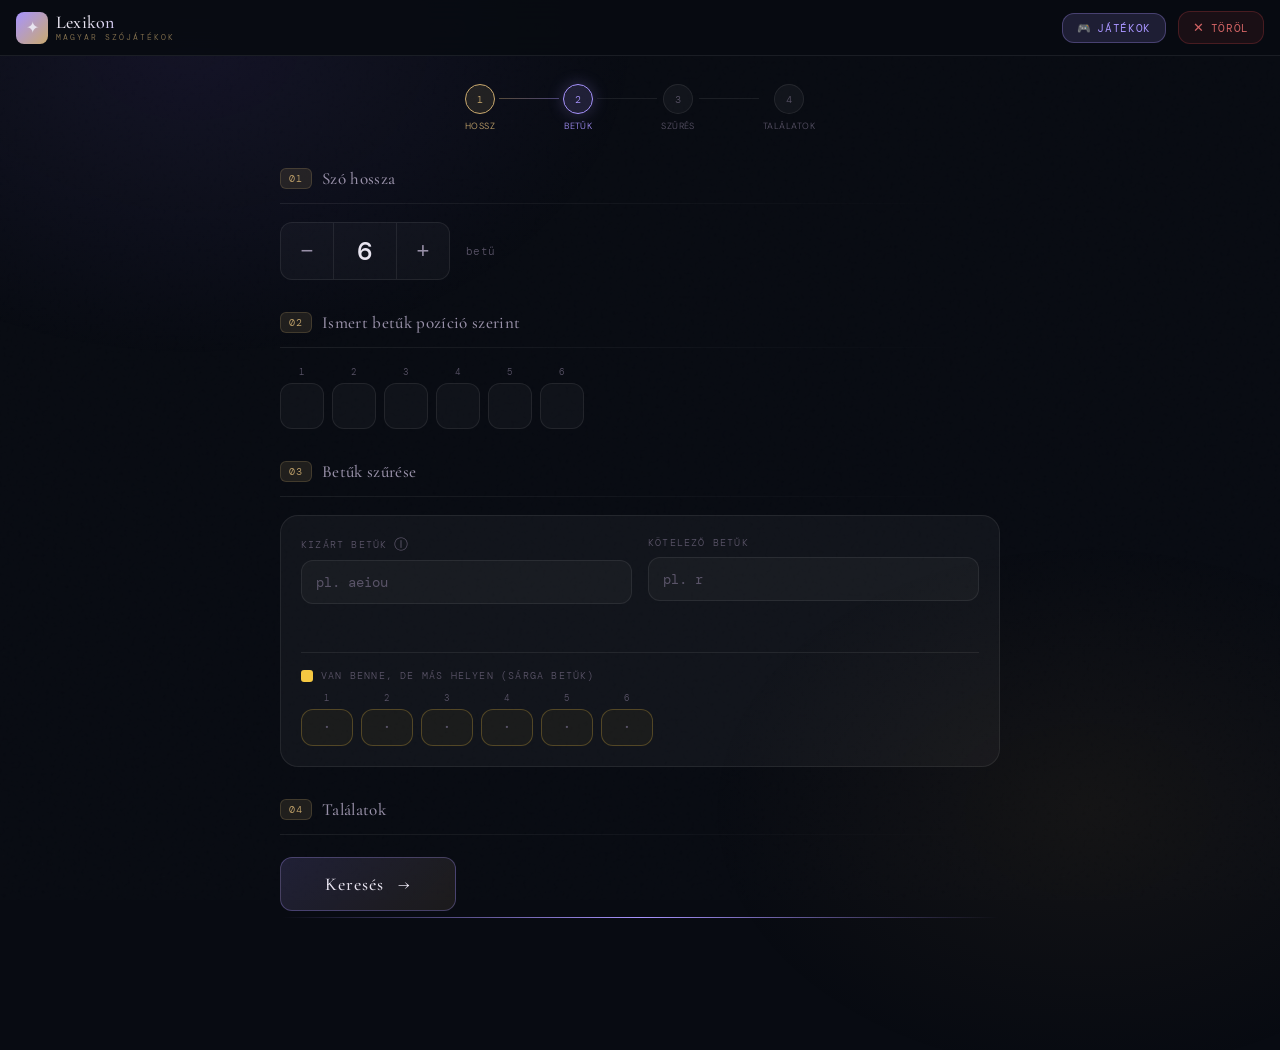
==== index.html @ 5e71c100 "Rename lexikon.html to index.html" ====
<!DOCTYPE html>
<html lang="hu">
<head>
<meta charset="UTF-8">
<meta name="viewport" content="width=device-width, initial-scale=1.0, maximum-scale=1.0, user-scalable=no">
<title>Lexikon — Magyar Szójátékok</title>
<link href="https://fonts.googleapis.com/css2?family=Cormorant+Garamond:wght@300;400;500;600&family=DM+Mono:wght@300;400;500&family=DM+Sans:wght@300;400;500&display=swap" rel="stylesheet">
<style>
  :root {
    --bg-deep:       #080b12;
    --bg-mid:        #0e1420;
    --bg-card:       rgba(255,255,255,0.04);
    --glass-border:  rgba(255,255,255,0.08);
    --glass-border-focus: rgba(168,148,255,0.4);
    --accent:        #a894ff;
    --accent-dim:    rgba(168,148,255,0.15);
    --accent-glow:   rgba(168,148,255,0.25);
    --gold:          #c9a96e;
    --gold-dim:      rgba(201,169,110,0.12);
    --text-primary:  #e8e4f0;
    --text-secondary:#9890a8;
    --text-tertiary: #5a5468;
    --danger:        rgba(255,100,100,0.6);
    --yellow:        #f5c842;
    --yellow-dim:    rgba(245,200,66,0.15);
    --radius:        12px;
    --radius-lg:     18px;
    --transition:    0.25s cubic-bezier(0.4,0,0.2,1);
    --header-h:      56px;
  }

  *, *::before, *::after { box-sizing: border-box; margin: 0; padding: 0; }
  html { scroll-behavior: smooth; }

  body {
    background: var(--bg-deep);
    color: var(--text-primary);
    font-family: 'DM Sans', sans-serif;
    font-weight: 300;
    min-height: 100vh;
    overflow-x: hidden;
  }

  body::before {
    content: '';
    position: fixed;
    top: -30vh; left: -20vw;
    width: 70vw; height: 70vh;
    background: radial-gradient(ellipse, rgba(100,80,180,0.12) 0%, transparent 70%);
    pointer-events: none; z-index: 0;
  }
  body::after {
    content: '';
    position: fixed;
    bottom: -20vh; right: -15vw;
    width: 60vw; height: 60vh;
    background: radial-gradient(ellipse, rgba(160,120,60,0.08) 0%, transparent 70%);
    pointer-events: none; z-index: 0;
  }

  .noise {
    position: fixed; inset: 0;
    background-image: url("data:image/svg+xml,%3Csvg viewBox='0 0 256 256' xmlns='http://www.w3.org/2000/svg'%3E%3Cfilter id='noise'%3E%3CfeTurbulence type='fractalNoise' baseFrequency='0.9' numOctaves='4' stitchTiles='stitch'/%3E%3C/filter%3E%3Crect width='100%25' height='100%25' filter='url(%23noise)' opacity='0.03'/%3E%3C/svg%3E");
    pointer-events: none; z-index: 0; opacity: 0.5;
  }

  .topbar {
    position: fixed;
    top: 0; left: 0; right: 0;
    height: var(--header-h);
    background: rgba(8,11,18,0.92);
    backdrop-filter: blur(20px);
    -webkit-backdrop-filter: blur(20px);
    border-bottom: 1px solid var(--glass-border);
    z-index: 500;
    display: flex;
    align-items: center;
    padding: 0 16px;
    gap: 12px;
  }

  .topbar-logo {
    display: flex;
    align-items: center;
    gap: 8px;
    text-decoration: none;
    cursor: pointer;
    flex-shrink: 0;
    transition: opacity var(--transition);
  }
  .topbar-logo:hover { opacity: 0.8; }
  .topbar-logo-icon {
    width: 32px; height: 32px;
    background: linear-gradient(135deg, var(--accent), var(--gold));
    border-radius: 8px;
    display: flex; align-items: center; justify-content: center;
    font-size: 16px;
    flex-shrink: 0;
  }
  .topbar-logo-text {
    display: flex; flex-direction: column; line-height: 1.1;
  }
  .topbar-logo-main {
    font-family: 'Cormorant Garamond', serif;
    font-size: 18px;
    font-weight: 500;
    background: linear-gradient(135deg, #e8e4f0 30%, #a894ff 100%);
    -webkit-background-clip: text;
    -webkit-text-fill-color: transparent;
    background-clip: text;
    letter-spacing: 0.01em;
  }
  .topbar-logo-sub {
    font-family: 'DM Mono', monospace;
    font-size: 8px;
    color: var(--gold);
    letter-spacing: 0.25em;
    text-transform: uppercase;
    opacity: 0.7;
    -webkit-text-fill-color: var(--gold);
  }

  .topbar-spacer { flex: 1; }

  .topbar-clear-btn {
    display: flex;
    align-items: center;
    gap: 6px;
    background: rgba(255,80,80,0.08);
    border: 1px solid rgba(255,80,80,0.2);
    border-radius: var(--radius);
    color: rgba(255,120,120,0.8);
    font-family: 'DM Mono', monospace;
    font-size: 11px;
    letter-spacing: 0.06em;
    text-transform: uppercase;
    padding: 7px 14px;
    cursor: pointer;
    transition: var(--transition);
    white-space: nowrap;
    -webkit-tap-highlight-color: transparent;
    touch-action: manipulation;
  }
  .topbar-clear-btn:hover, .topbar-clear-btn:active {
    background: rgba(255,80,80,0.15);
    border-color: rgba(255,80,80,0.4);
    color: rgba(255,140,140,1);
  }
  .topbar-clear-btn .btn-x { font-size: 13px; }

  #screen-main, #screen-games {
    position: absolute;
    top: 0; left: 0; right: 0;
    min-height: 100vh;
    transition: opacity 0.45s cubic-bezier(0.4,0,0.2,1), transform 0.45s cubic-bezier(0.4,0,0.2,1);
    will-change: opacity, transform;
  }
  #screen-main.hidden {
    opacity: 0;
    transform: translateX(-60px);
    pointer-events: none;
  }
  #screen-games {
    opacity: 0;
    transform: translateX(60px);
    pointer-events: none;
  }
  #screen-games.visible {
    opacity: 1;
    transform: translateX(0);
    pointer-events: all;
  }

  .app {
    position: relative; z-index: 1;
    max-width: 760px;
    margin: 0 auto;
    padding: calc(var(--header-h) + 28px) 20px 100px;
  }

  .steps-track {
    display: flex;
    align-items: center;
    justify-content: center;
    gap: 0;
    margin-bottom: 36px;
    animation: fadeDown 0.8s 0.1s ease both;
  }
  .step-dot {
    display: flex; flex-direction: column; align-items: center;
    gap: 6px; cursor: pointer;
    -webkit-tap-highlight-color: transparent;
  }
  .step-dot-circle {
    width: 30px; height: 30px;
    border-radius: 50%;
    border: 1px solid var(--glass-border);
    background: var(--bg-card);
    display: flex; align-items: center; justify-content: center;
    font-family: 'DM Mono', monospace;
    font-size: 10px;
    color: var(--text-tertiary);
    transition: var(--transition);
    backdrop-filter: blur(8px);
  }
  .step-dot.active .step-dot-circle {
    border-color: var(--accent);
    background: var(--accent-dim);
    color: var(--accent);
    box-shadow: 0 0 16px var(--accent-glow);
  }
  .step-dot.done .step-dot-circle {
    border-color: var(--gold);
    background: var(--gold-dim);
    color: var(--gold);
  }
  .step-dot-label {
    font-size: 9px;
    letter-spacing: 0.05em;
    color: var(--text-tertiary);
    text-transform: uppercase;
    white-space: nowrap;
  }
  .step-dot.active .step-dot-label { color: var(--accent); }
  .step-dot.done .step-dot-label { color: var(--gold); }
  .step-line {
    flex: 1; height: 1px;
    background: var(--glass-border);
    max-width: 60px;
    margin: 0 4px;
    margin-bottom: 20px;
    transition: var(--transition);
  }
  .step-line.done { background: linear-gradient(90deg, var(--gold), var(--accent)); opacity: 0.4; }

  .section {
    margin-bottom: 32px;
    animation: fadeUp 0.6s ease both;
  }
  .section:nth-child(1) { animation-delay: 0.12s; }
  .section:nth-child(2) { animation-delay: 0.20s; }
  .section:nth-child(3) { animation-delay: 0.28s; }
  .section:nth-child(4) { animation-delay: 0.36s; }

  .section-label {
    display: flex; align-items: center; gap: 10px;
    margin-bottom: 14px;
  }
  .section-num {
    font-family: 'DM Mono', monospace;
    font-size: 10px;
    letter-spacing: 0.1em;
    color: var(--gold);
    background: var(--gold-dim);
    border: 1px solid rgba(201,169,110,0.2);
    border-radius: 6px;
    padding: 3px 8px;
    flex-shrink: 0;
  }
  .section-title {
    font-family: 'Cormorant Garamond', serif;
    font-size: 17px;
    font-weight: 500;
    letter-spacing: 0.02em;
    color: var(--text-secondary);
  }
  .section-divider {
    height: 1px;
    background: linear-gradient(90deg, var(--glass-border), transparent);
    margin-bottom: 18px;
  }

  .card {
    background: var(--bg-card);
    border: 1px solid var(--glass-border);
    border-radius: var(--radius-lg);
    backdrop-filter: blur(16px);
    -webkit-backdrop-filter: blur(16px);
    padding: 20px 20px;
    transition: border-color var(--transition), box-shadow var(--transition);
  }
  .card:hover { border-color: rgba(255,255,255,0.12); }

  input[type="text"] {
    background: rgba(255,255,255,0.03);
    border: 1px solid var(--glass-border);
    border-radius: var(--radius);
    color: var(--text-primary);
    font-family: 'DM Mono', monospace;
    font-size: 14px;
    padding: 12px 14px;
    outline: none;
    transition: border-color var(--transition), box-shadow var(--transition), background var(--transition);
    width: 100%;
    -webkit-appearance: none;
    touch-action: manipulation;
  }
  input[type="text"]:focus {
    border-color: var(--glass-border-focus);
    background: rgba(168,148,255,0.04);
    box-shadow: 0 0 20px rgba(168,148,255,0.1);
  }
  input[type="text"]::placeholder { color: var(--text-tertiary); }

  .length-row {
    display: flex; align-items: center; gap: 16px; flex-wrap: wrap;
  }
  .length-stepper {
    display: flex; align-items: center; gap: 0;
    border: 1px solid var(--glass-border);
    border-radius: var(--radius);
    overflow: hidden;
    background: rgba(255,255,255,0.03);
    backdrop-filter: blur(8px);
  }
  .num-btn {
    width: 52px; height: 56px;
    border: none;
    background: transparent;
    color: var(--text-secondary);
    font-size: 22px; line-height: 1;
    cursor: pointer;
    display: flex; align-items: center; justify-content: center;
    transition: var(--transition);
    user-select: none;
    -webkit-user-select: none;
    flex-shrink: 0;
    -webkit-tap-highlight-color: transparent;
    touch-action: manipulation;
  }
  .num-btn:hover { color: var(--accent); background: var(--accent-dim); }
  .num-btn:active { background: rgba(168,148,255,0.25); }

  .len-display {
    min-width: 64px;
    text-align: center;
    font-family: 'DM Mono', monospace;
    font-size: 26px;
    font-weight: 500;
    color: var(--text-primary);
    padding: 0 4px;
    border-left: 1px solid var(--glass-border);
    border-right: 1px solid var(--glass-border);
    height: 56px;
    display: flex; align-items: center; justify-content: center;
    cursor: default;
    select: none;
  }

  .length-hint {
    font-family: 'DM Mono', monospace;
    font-size: 11px;
    color: var(--text-tertiary);
    letter-spacing: 0.04em;
  }

  #slots-grid {
    display: flex;
    flex-wrap: wrap;
    gap: 8px;
  }
  .slot-wrap {
    display: flex; flex-direction: column; align-items: center; gap: 5px;
  }
  .slot-label {
    font-family: 'DM Mono', monospace;
    font-size: 9px;
    color: var(--text-tertiary);
    letter-spacing: 0.05em;
  }
  .slot-input {
    width: 44px !important;
    text-align: center !important;
    text-transform: uppercase;
    font-size: 18px !important;
    font-weight: 500;
    padding: 10px 4px !important;
    letter-spacing: 0.05em;
    touch-action: manipulation;
  }
  .slot-input.filled {
    border-color: rgba(80,200,120,0.55) !important;
    background: rgba(61,122,86,0.18) !important;
    color: #5fd68a !important;
    box-shadow: 0 0 10px rgba(80,200,120,0.12);
  }
  .slots-empty-hint {
    font-family: 'DM Mono', monospace;
    font-size: 12px;
    color: var(--text-tertiary);
    padding: 8px 0;
    letter-spacing: 0.03em;
  }

  .filter-row {
    display: grid; grid-template-columns: 1fr 1fr; gap: 16px;
  }
  .filter-group { display: flex; flex-direction: column; gap: 8px; }
  .filter-label {
    font-size: 10px;
    letter-spacing: 0.12em;
    text-transform: uppercase;
    color: var(--text-tertiary);
    font-family: 'DM Mono', monospace;
  }
  .pills-row {
    display: flex; flex-wrap: wrap; gap: 4px; min-height: 22px;
  }
  .pill {
    font-family: 'DM Mono', monospace;
    font-size: 11px;
    font-weight: 500;
    border-radius: 6px;
    padding: 2px 8px;
    letter-spacing: 0.05em;
    animation: popIn 0.2s ease;
  }
  .pill-excluded { background: rgba(255,80,80,0.12); color: rgba(255,120,120,0.9); border: 1px solid rgba(255,80,80,0.2); }
  .pill-required { background: rgba(100,220,160,0.1); color: rgba(100,220,160,0.9); border: 1px solid rgba(100,220,160,0.2); }
  .pill-yellow   { background: rgba(245,200,66,0.13); color: rgba(245,200,66,0.9); border: 1px solid rgba(245,200,66,0.25); }

  .yellow-filter-section {
    margin-top: 18px;
    padding-top: 16px;
    border-top: 1px solid var(--glass-border);
  }
  .yellow-filter-label {
    font-size: 10px;
    letter-spacing: 0.12em;
    text-transform: uppercase;
    color: var(--text-tertiary);
    font-family: 'DM Mono', monospace;
    margin-bottom: 10px;
    display: flex; align-items: center; gap: 8px;
  }
  .yellow-badge {
    display: inline-block;
    width: 12px; height: 12px;
    background: var(--yellow);
    border-radius: 3px;
    flex-shrink: 0;
  }
  #yellow-slots-grid {
    display: flex;
    flex-wrap: wrap;
    gap: 8px;
  }
  .yellow-slot-wrap {
    display: flex; flex-direction: column; align-items: center; gap: 5px;
  }
  .yellow-slot-input {
    width: 52px !important;
    text-align: center !important;
    text-transform: uppercase;
    font-size: 13px !important;
    font-weight: 500;
    padding: 9px 3px !important;
    letter-spacing: 0.04em;
    touch-action: manipulation;
    border-color: rgba(245,200,66,0.25) !important;
    background: rgba(245,200,66,0.04) !important;
  }
  .yellow-slot-input.has-value {
    border-color: rgba(245,200,66,0.55) !important;
    background: rgba(245,200,66,0.10) !important;
    color: var(--yellow) !important;
    box-shadow: 0 0 12px rgba(245,200,66,0.12);
  }
  .yellow-slot-input:focus {
    border-color: rgba(245,200,66,0.7) !important;
    box-shadow: 0 0 20px rgba(245,200,66,0.15) !important;
    background: rgba(245,200,66,0.08) !important;
  }

  .search-btn-wrap { padding: 4px 0 6px; }
  .search-btn {
    background: linear-gradient(135deg, rgba(168,148,255,0.15), rgba(201,169,110,0.1));
    border: 1px solid rgba(168,148,255,0.3);
    border-radius: var(--radius);
    color: var(--text-primary);
    font-family: 'Cormorant Garamond', serif;
    font-size: 18px;
    font-weight: 500;
    letter-spacing: 0.06em;
    padding: 15px 44px;
    cursor: pointer;
    transition: var(--transition);
    position: relative;
    overflow: hidden;
    display: inline-block;
    -webkit-tap-highlight-color: transparent;
    touch-action: manipulation;
  }
  .search-btn::before {
    content: '';
    position: absolute; inset: 0;
    background: linear-gradient(135deg, rgba(168,148,255,0.15), transparent);
    opacity: 0;
    transition: opacity var(--transition);
  }
  .search-btn:hover::before { opacity: 1; }
  .search-btn:hover {
    border-color: var(--accent);
    box-shadow: 0 0 32px var(--accent-glow), 0 4px 24px rgba(0,0,0,0.3);
    transform: translateY(-2px);
  }
  .search-btn:active { transform: translateY(0); }
  .search-btn:disabled { opacity: 0.5; cursor: not-allowed; transform: none; }
  .btn-icon { margin-left: 8px; display: inline-block; transition: transform var(--transition); }
  .search-btn:hover .btn-icon { transform: translateX(3px); }

  .loading-bar {
    height: 1px;
    background: linear-gradient(90deg, transparent, var(--accent), transparent);
    margin-bottom: 14px;
  }
  .loading-bar.active { animation: loadBar 1.2s ease infinite; }

  .results-meta {
    display: flex; align-items: center; justify-content: space-between;
    margin-bottom: 14px; flex-wrap: wrap; gap: 8px;
  }
  .results-count {
    font-family: 'DM Mono', monospace;
    font-size: 11px;
    color: var(--gold);
    letter-spacing: 0.06em;
  }
  .filter-tags { display: flex; flex-wrap: wrap; gap: 6px; }
  .filter-tag {
    font-family: 'DM Mono', monospace;
    font-size: 10px;
    color: var(--text-tertiary);
    background: var(--bg-card);
    border: 1px solid var(--glass-border);
    border-radius: 6px;
    padding: 2px 8px;
  }

  .results-search-wrap { margin-bottom: 14px; position: relative; }
  .results-search-wrap input { padding-left: 34px; }
  .results-search-icon {
    position: absolute; left: 12px; top: 50%; transform: translateY(-50%);
    color: var(--text-tertiary);
    pointer-events: none;
    font-size: 14px;
    font-family: 'DM Mono', monospace;
  }

  .words-grid { display: flex; flex-wrap: wrap; gap: 8px; }

  .word-chip {
    background: var(--bg-card);
    border: 1px solid var(--glass-border);
    border-radius: var(--radius);
    padding: 9px 14px;
    font-family: 'DM Mono', monospace;
    font-size: 13px;
    letter-spacing: 0.04em;
    color: var(--text-secondary);
    cursor: pointer;
    transition: var(--transition);
    position: relative;
    animation: chipIn 0.3s ease both;
    -webkit-tap-highlight-color: transparent;
    touch-action: manipulation;
  }
  .word-chip::before {
    content: '';
    position: absolute; inset: 0; border-radius: var(--radius);
    background: linear-gradient(135deg, var(--accent-dim), transparent);
    opacity: 0; transition: opacity var(--transition);
  }
  .word-chip:hover {
    border-color: rgba(168,148,255,0.35);
    color: var(--text-primary);
    transform: translateY(-2px);
    box-shadow: 0 4px 16px rgba(0,0,0,0.3);
    z-index: 10;
  }
  .word-chip:hover::before { opacity: 1; }
  .word-chip span.match { color: var(--accent); font-weight: 500; }
  .word-chip span.pos-match { color: var(--gold); }
  .word-chip span.yellow-match { color: var(--yellow); font-weight: 500; }

  .tooltip {
    position: absolute;
    bottom: calc(100% + 8px);
    left: 50%;
    transform: translateX(-50%) translateY(4px);
    background: #1a1f2e;
    border: 1px solid rgba(168,148,255,0.25);
    border-radius: 10px;
    padding: 10px 14px;
    min-width: 180px;
    max-width: 240px;
    pointer-events: none;
    opacity: 0;
    transition: opacity 0.18s ease, transform 0.18s ease;
    z-index: 100;
    white-space: nowrap;
    box-shadow: 0 8px 32px rgba(0,0,0,0.5);
  }
  .word-chip:hover .tooltip {
    opacity: 1;
    transform: translateX(-50%) translateY(0);
  }
  .tooltip-cat {
    font-family: 'DM Mono', monospace;
    font-size: 10px;
    letter-spacing: 0.08em;
    text-transform: uppercase;
    margin-bottom: 4px;
    display: flex; align-items: center; gap: 6px;
  }
  .tooltip-desc {
    font-family: 'DM Sans', sans-serif;
    font-size: 12px;
    color: var(--text-secondary);
    white-space: normal;
    line-height: 1.4;
  }
  .tooltip-arrow {
    position: absolute;
    bottom: -5px; left: 50%; transform: translateX(-50%) rotate(45deg);
    width: 8px; height: 8px;
    background: #1a1f2e;
    border-right: 1px solid rgba(168,148,255,0.25);
    border-bottom: 1px solid rgba(168,148,255,0.25);
  }

  .cat-dot {
    width: 7px; height: 7px; border-radius: 50%; flex-shrink: 0;
    display: inline-block;
  }

  .truncate-note {
    font-size: 11px;
    color: var(--text-tertiary);
    font-family: 'DM Mono', monospace;
    margin-top: 12px;
    letter-spacing: 0.03em;
  }
  .no-results {
    text-align: center;
    padding: 32px 0;
    color: var(--text-tertiary);
    font-family: 'Cormorant Garamond', serif;
    font-size: 18px;
    font-weight: 300;
  }
  .spinner {
    display: inline-block;
    width: 14px; height: 14px;
    border: 1.5px solid rgba(168,148,255,0.2);
    border-top-color: var(--accent);
    border-radius: 50%;
    animation: spin 0.7s linear infinite;
    vertical-align: middle;
    margin-right: 8px;
  }

  .toast {
    position: fixed; bottom: 28px; left: 50%; transform: translateX(-50%) translateY(20px);
    background: #1a1f2e;
    border: 1px solid var(--glass-border);
    border-radius: var(--radius);
    padding: 12px 22px;
    font-size: 13px;
    color: var(--text-secondary);
    backdrop-filter: blur(16px);
    opacity: 0;
    transition: opacity 0.3s, transform 0.3s;
    pointer-events: none;
    z-index: 600;
    white-space: nowrap;
  }
  .toast.show { opacity: 1; transform: translateX(-50%) translateY(0); }

  .games-app {
    position: relative; z-index: 1;
    max-width: 760px;
    margin: 0 auto;
    padding: calc(var(--header-h) + 36px) 20px 100px;
  }

  .games-header {
    margin-bottom: 40px;
    animation: fadeDown 0.7s ease both;
  }
  .games-eyebrow {
    font-family: 'DM Mono', monospace;
    font-size: 10px;
    letter-spacing: 0.3em;
    text-transform: uppercase;
    color: var(--gold);
    margin-bottom: 12px;
    opacity: 0.8;
  }
  .games-title {
    font-family: 'Cormorant Garamond', serif;
    font-size: clamp(30px, 5vw, 46px);
    font-weight: 300;
    background: linear-gradient(135deg, #e8e4f0 30%, #a894ff 70%, #c9a96e 100%);
    -webkit-background-clip: text;
    -webkit-text-fill-color: transparent;
    background-clip: text;
    margin-bottom: 10px;
  }
  .games-sub {
    font-size: 13px;
    color: var(--text-tertiary);
    letter-spacing: 0.03em;
  }

  .games-grid {
    display: grid;
    grid-template-columns: 1fr 1fr;
    gap: 16px;
  }

  .game-card {
    background: var(--bg-card);
    border: 1px solid var(--glass-border);
    border-radius: var(--radius-lg);
    padding: 24px 22px;
    cursor: pointer;
    transition: var(--transition);
    position: relative;
    overflow: hidden;
    animation: fadeUp 0.6s ease both;
    -webkit-tap-highlight-color: transparent;
    touch-action: manipulation;
  }
  .game-card:nth-child(1) { animation-delay: 0.1s; }
  .game-card:nth-child(2) { animation-delay: 0.18s; }
  .game-card:nth-child(3) { animation-delay: 0.26s; }
  .game-card:nth-child(4) { animation-delay: 0.34s; }

  .game-card::before {
    content: '';
    position: absolute; inset: 0;
    background: linear-gradient(135deg, var(--card-glow, rgba(168,148,255,0.08)), transparent);
    opacity: 0;
    transition: opacity var(--transition);
  }
  .game-card:hover::before, .game-card:active::before { opacity: 1; }
  .game-card:hover {
    border-color: var(--card-border, rgba(168,148,255,0.3));
    transform: translateY(-4px);
    box-shadow: 0 8px 32px rgba(0,0,0,0.4);
  }
  .game-card:active { transform: translateY(0); }

  .game-icon {
    font-size: 36px;
    margin-bottom: 14px;
    display: block;
    line-height: 1;
  }
  .game-badge {
    display: inline-flex;
    align-items: center;
    background: rgba(255,255,255,0.06);
    border: 1px solid rgba(255,255,255,0.1);
    border-radius: 20px;
    padding: 3px 10px;
    font-family: 'DM Mono', monospace;
    font-size: 9px;
    letter-spacing: 0.1em;
    text-transform: uppercase;
    color: var(--text-tertiary);
    margin-bottom: 10px;
  }
  .game-name {
    font-family: 'Cormorant Garamond', serif;
    font-size: 20px;
    font-weight: 500;
    color: var(--text-primary);
    margin-bottom: 8px;
    line-height: 1.2;
  }
  .game-desc {
    font-size: 12px;
    color: var(--text-tertiary);
    line-height: 1.55;
  }
  .game-coming {
    display: inline-flex;
    align-items: center;
    gap: 5px;
    margin-top: 14px;
    font-family: 'DM Mono', monospace;
    font-size: 9px;
    letter-spacing: 0.12em;
    text-transform: uppercase;
    color: var(--text-tertiary);
    background: rgba(255,255,255,0.04);
    border: 1px solid var(--glass-border);
    border-radius: 6px;
    padding: 4px 10px;
  }
  .game-coming-dot {
    width: 5px; height: 5px; border-radius: 50%;
    background: var(--gold);
    animation: pulse 2s ease infinite;
  }

  .games-back-btn {
    display: inline-flex;
    align-items: center;
    gap: 8px;
    background: var(--bg-card);
    border: 1px solid var(--glass-border);
    border-radius: var(--radius);
    color: var(--text-secondary);
    font-family: 'DM Mono', monospace;
    font-size: 11px;
    letter-spacing: 0.06em;
    text-transform: uppercase;
    padding: 9px 16px;
    cursor: pointer;
    transition: var(--transition);
    margin-bottom: 32px;
    -webkit-tap-highlight-color: transparent;
    touch-action: manipulation;
  }
  .games-back-btn:hover { border-color: var(--accent); color: var(--accent); }

  .topbar-games-btn {
    display: flex;
    align-items: center;
    gap: 6px;
    background: var(--accent-dim);
    border: 1px solid rgba(168,148,255,0.3);
    border-radius: var(--radius);
    color: var(--accent);
    font-family: 'DM Mono', monospace;
    font-size: 11px;
    letter-spacing: 0.06em;
    text-transform: uppercase;
    padding: 7px 14px;
    cursor: pointer;
    transition: var(--transition);
    white-space: nowrap;
    -webkit-tap-highlight-color: transparent;
    touch-action: manipulation;
  }
  .topbar-games-btn:hover, .topbar-games-btn:active {
    background: rgba(168,148,255,0.25);
    border-color: var(--accent);
  }

  @keyframes fadeDown {
    from { opacity: 0; transform: translateY(-20px); }
    to   { opacity: 1; transform: translateY(0); }
  }
  @keyframes fadeUp {
    from { opacity: 0; transform: translateY(18px); }
    to   { opacity: 1; transform: translateY(0); }
  }
  @keyframes popIn {
    from { opacity: 0; transform: scale(0.7); }
    to   { opacity: 1; transform: scale(1); }
  }
  @keyframes chipIn {
    from { opacity: 0; transform: scale(0.92) translateY(4px); }
    to   { opacity: 1; transform: scale(1) translateY(0); }
  }
  @keyframes spin { to { transform: rotate(360deg); } }
  @keyframes loadBar {
    0%   { width: 0%; margin-left: 0; }
    50%  { width: 60%; margin-left: 20%; }
    100% { width: 0%; margin-left: 100%; }
  }
  @keyframes pulse {
    0%, 100% { opacity: 1; transform: scale(1); }
    50%       { opacity: 0.5; transform: scale(1.3); }
  }

  @media (max-width: 480px) {
    :root { --header-h: 50px; }

    .topbar { padding: 0 10px; gap: 6px; }
    .topbar-logo-sub { display: none; }
    .topbar-logo-main { font-size: 15px; }
    .topbar-logo-icon { width: 26px; height: 26px; font-size: 12px; border-radius: 6px; }
    .topbar-clear-btn { padding: 6px 8px; font-size: 10px; gap: 3px; }
    .topbar-games-btn { padding: 6px 8px; font-size: 10px; }

    .app { padding: calc(var(--header-h) + 14px) 12px 72px; }
    .games-app { padding: calc(var(--header-h) + 14px) 12px 72px; }

    .steps-track { gap: 0; margin-bottom: 24px; }
    .step-line { max-width: 28px; }
    .step-dot-circle { width: 26px; height: 26px; font-size: 9px; }
    .step-dot-label { font-size: 7px; letter-spacing: 0.03em; }

    .section { margin-bottom: 22px; }
    .section-title { font-size: 15px; }
    .section-divider { margin-bottom: 12px; }
    .card { padding: 14px 14px; }

    .num-btn { width: 44px; height: 48px; font-size: 20px; }
    .len-display { height: 48px; font-size: 20px; min-width: 50px; }

    #slots-grid { gap: 5px; }
    .slot-input { width: 36px !important; font-size: 15px !important; padding: 8px 2px !important; }
    #yellow-slots-grid { gap: 5px; }
    .yellow-slot-input { width: 44px !important; font-size: 11px !important; padding: 7px 2px !important; }

    .filter-row { grid-template-columns: 1fr; gap: 12px; }
    .filter-label { font-size: 9px; }
    input[type="text"] { font-size: 13px; padding: 10px 12px; }

    .search-btn { padding: 12px 24px; font-size: 16px; width: 100%; }

    .games-grid { grid-template-columns: 1fr; gap: 10px; }
    .game-card { padding: 18px 16px; }
    .game-icon { font-size: 28px; margin-bottom: 10px; }
    .game-name { font-size: 17px; }

    .words-grid { gap: 6px; }
    .word-chip { padding: 7px 10px; font-size: 11px; }
    .tooltip { min-width: 150px; max-width: 190px; font-size: 11px; }
  }

  @media (max-width: 375px) {
    :root { --header-h: 48px; }
    .app { padding: calc(var(--header-h) + 12px) 10px 68px; }
    .num-btn { width: 40px; height: 44px; }
    .len-display { height: 44px; font-size: 18px; min-width: 46px; }
    #slots-grid { gap: 4px; }
    .slot-input { width: 34px !important; font-size: 14px !important; }
    #yellow-slots-grid { gap: 4px; }
    .yellow-slot-input { width: 40px !important; font-size: 10px !important; }
    .topbar-clear-btn span:not(.btn-x) { display: none; }
    .topbar-games-btn span:not(:first-child) { display: none; }
    .steps-track { margin-bottom: 18px; }
    .step-dot-label { display: none; }
    .section-num { font-size: 9px; padding: 2px 6px; }
  }

  @media (max-width: 360px) {
    .slot-input { width: 32px !important; font-size: 13px !important; }
    .yellow-slot-input { width: 38px !important; }
    .num-btn { width: 38px; }
    .topbar-logo-text { display: none; }
  }

  #screen-wordle {
    position: absolute;
    top: 0; left: 0; right: 0;
    min-height: 100vh;
    opacity: 0;
    transform: translateY(40px);
    pointer-events: none;
    transition: opacity 0.4s cubic-bezier(0.4,0,0.2,1), transform 0.4s cubic-bezier(0.4,0,0.2,1);
    will-change: opacity, transform;
  }
  #screen-wordle.visible {
    opacity: 1;
    transform: translateY(0);
    pointer-events: all;
  }

  .wordle-app {
    position: relative; z-index: 1;
    max-width: 500px;
    margin: 0 auto;
    padding: calc(var(--header-h) + 16px) 16px 152px;
    display: flex;
    flex-direction: column;
    align-items: center;
    min-height: 100svh;
  }

  .wordle-header {
    width: 100%;
    display: flex;
    align-items: center;
    justify-content: space-between;
    margin-bottom: 18px;
    gap: 8px;
  }
  .wordle-back-btn {
    display: flex; align-items: center; gap: 5px;
    background: var(--bg-card);
    border: 1px solid var(--glass-border);
    border-radius: var(--radius);
    color: var(--text-secondary);
    font-family: 'DM Mono', monospace;
    font-size: 11px;
    letter-spacing: 0.05em;
    padding: 8px 14px;
    cursor: pointer;
    transition: var(--transition);
    -webkit-tap-highlight-color: transparent;
    touch-action: manipulation;
    flex-shrink: 0;
  }
  .wordle-back-btn:hover, .wordle-back-btn:active {
    border-color: var(--accent);
    color: var(--accent);
  }
  .wordle-title-wrap {
    display: flex; flex-direction: column; align-items: center; gap: 1px;
    flex: 1; min-width: 0;
  }
  .wordle-eyebrow {
    font-family: 'DM Mono', monospace;
    font-size: 8px;
    letter-spacing: 0.25em;
    text-transform: uppercase;
    color: var(--gold);
    opacity: 0.7;
  }
  .wordle-title-text {
    font-family: 'Cormorant Garamond', serif;
    font-size: 22px;
    font-weight: 500;
    background: linear-gradient(135deg, #e8e4f0 30%, #7fff9f 100%);
    -webkit-background-clip: text;
    -webkit-text-fill-color: transparent;
    background-clip: text;
    letter-spacing: 0.02em;
  }
  .wordle-new-btn {
    display: flex; align-items: center; gap: 5px;
    background: rgba(100,220,160,0.08);
    border: 1px solid rgba(100,220,160,0.25);
    border-radius: var(--radius);
    color: rgba(100,220,160,0.85);
    font-family: 'DM Mono', monospace;
    font-size: 11px;
    letter-spacing: 0.05em;
    padding: 8px 14px;
    cursor: pointer;
    transition: var(--transition);
    -webkit-tap-highlight-color: transparent;
    touch-action: manipulation;
    flex-shrink: 0;
    white-space: nowrap;
  }
  .wordle-new-btn:hover, .wordle-new-btn:active {
    background: rgba(100,220,160,0.15);
    border-color: rgba(100,220,160,0.5);
  }

  .wordle-len-row {
    display: flex; align-items: center; gap: 10px;
    margin-bottom: 14px;
    width: 100%;
    flex-wrap: wrap;
  }
  .wordle-len-label {
    font-family: 'DM Mono', monospace;
    font-size: 10px;
    letter-spacing: 0.1em;
    text-transform: uppercase;
    color: var(--text-tertiary);
    flex-shrink: 0;
  }
  .wordle-len-chips {
    display: flex; gap: 6px; flex-wrap: wrap;
  }
  .wordle-len-chip {
    width: 36px; height: 36px;
    border-radius: 10px;
    border: 1px solid var(--glass-border);
    background: rgba(255,255,255,0.03);
    color: var(--text-tertiary);
    font-family: 'DM Mono', monospace;
    font-size: 14px;
    font-weight: 500;
    display: flex; align-items: center; justify-content: center;
    cursor: pointer;
    transition: var(--transition);
    -webkit-tap-highlight-color: transparent;
    touch-action: manipulation;
  }
  .wordle-len-chip:hover { border-color: rgba(100,220,160,0.4); color: rgba(100,220,160,0.8); }
  .wordle-len-chip.active {
    border-color: rgba(100,220,160,0.6);
    background: rgba(100,220,160,0.1);
    color: rgba(100,220,160,1);
    box-shadow: 0 0 14px rgba(100,220,160,0.15);
  }

  .wordle-status {
    width: 100%;
    text-align: center;
    margin-bottom: 12px;
    min-height: 20px;
  }
  #wordle-status-text {
    font-family: 'DM Mono', monospace;
    font-size: 10px;
    letter-spacing: 0.1em;
    text-transform: uppercase;
    color: var(--text-tertiary);
  }

  .wordle-grid-wrap {
    width: 100%;
    display: flex;
    justify-content: center;
    margin-bottom: 16px;
  }
  .wordle-grid {
    display: grid;
    gap: 6px;
  }

  .wordle-row {
    display: flex;
    gap: 6px;
  }

  .wordle-cell {
    border: 1.5px solid rgba(255,255,255,0.1);
    border-radius: 10px;
    background: rgba(255,255,255,0.03);
    display: flex;
    align-items: center;
    justify-content: center;
    font-family: 'DM Mono', monospace;
    font-weight: 600;
    text-transform: uppercase;
    color: var(--text-primary);
    transition: border-color 0.15s ease, background 0.15s ease;
    position: relative;
    overflow: hidden;
  }

  .wordle-cell.typed {
    border-color: rgba(255,255,255,0.3);
    background: rgba(255,255,255,0.06);
    animation: cellPop 0.12s cubic-bezier(0.34,1.56,0.64,1);
  }

  .wordle-cell.correct {
    border-color: transparent;
    background: #3d7a56;
    color: #fff;
  }
  .wordle-cell.present {
    border-color: transparent;
    background: #8a6f1e;
    color: #fff;
  }
  .wordle-cell.absent {
    border-color: transparent;
    background: rgba(255,255,255,0.07);
    color: var(--text-tertiary);
  }

  .wordle-cell.flip {
    animation: cellFlip 0.5s ease forwards;
  }

  .wordle-row.shake {
    animation: rowShake 0.4s cubic-bezier(0.36,0.07,0.19,0.97);
  }

  .wordle-cell.bounce {
    animation: cellBounce 0.6s cubic-bezier(0.34,1.56,0.64,1) forwards;
  }

  .wordle-msg {
    position: fixed;
    top: calc(var(--header-h) + 80px);
    left: 50%;
    transform: translateX(-50%) translateY(-10px);
    background: rgba(30, 36, 54, 0.96);
    border: 1px solid rgba(255,255,255,0.12);
    border-radius: var(--radius);
    padding: 12px 24px;
    font-family: 'DM Mono', monospace;
    font-size: 13px;
    letter-spacing: 0.04em;
    color: var(--text-primary);
    pointer-events: none;
    opacity: 0;
    transition: opacity 0.25s ease, transform 0.25s ease;
    z-index: 400;
    white-space: nowrap;
    backdrop-filter: blur(16px);
    text-align: center;
  }
  .wordle-msg.show {
    opacity: 1;
    transform: translateX(-50%) translateY(0);
  }

  .wordle-result {
    width: 100%;
    margin-top: 4px;
    margin-bottom: 12px;
    background: var(--bg-card);
    border: 1px solid var(--glass-border);
    border-radius: var(--radius-lg);
    padding: 20px 24px;
    text-align: center;
    animation: fadeUp 0.5s ease both;
  }
  .wordle-result-emoji { font-size: 36px; margin-bottom: 10px; display: block; }
  .wordle-result-title {
    font-family: 'Cormorant Garamond', serif;
    font-size: 22px;
    font-weight: 500;
    margin-bottom: 6px;
    background: linear-gradient(135deg, #e8e4f0, #7fff9f);
    -webkit-background-clip: text;
    -webkit-text-fill-color: transparent;
    background-clip: text;
  }
  .wordle-result-title.lose {
    background: linear-gradient(135deg, #e8e4f0, #ff9494);
    -webkit-background-clip: text;
    background-clip: text;
  }
  .wordle-result-word {
    font-family: 'DM Mono', monospace;
    font-size: 24px;
    font-weight: 600;
    letter-spacing: 0.15em;
    color: var(--text-primary);
    margin-bottom: 16px;
    text-transform: uppercase;
  }
  .wordle-result-stat {
    font-family: 'DM Mono', monospace;
    font-size: 11px;
    letter-spacing: 0.08em;
    color: var(--text-tertiary);
    margin-bottom: 16px;
  }
  .wordle-result-btn {
    display: inline-flex; align-items: center; gap: 6px;
    background: rgba(100,220,160,0.1);
    border: 1px solid rgba(100,220,160,0.35);
    border-radius: var(--radius);
    color: rgba(100,220,160,0.9);
    font-family: 'DM Mono', monospace;
    font-size: 12px;
    letter-spacing: 0.08em;
    padding: 10px 22px;
    cursor: pointer;
    transition: var(--transition);
    -webkit-tap-highlight-color: transparent;
    touch-action: manipulation;
  }
  .wordle-result-btn:hover, .wordle-result-btn:active {
    background: rgba(100,220,160,0.18);
    border-color: rgba(100,220,160,0.6);
  }

  .wordle-keyboard {
    position: fixed;
    bottom: 0; left: 0; right: 0;
    padding: 10px 8px max(20px, env(safe-area-inset-bottom, 20px));
    background: rgba(8,11,18,0.97);
    backdrop-filter: blur(20px);
    -webkit-backdrop-filter: blur(20px);
    border-top: 1px solid var(--glass-border);
    z-index: 300;
    display: none;
  }
  #screen-wordle.visible .wordle-keyboard { display: block; }

  .wkey-row {
    display: flex;
    justify-content: center;
    gap: 5px;
    margin-bottom: 5px;
  }

  .wkey {
    height: 52px;
    min-width: 32px;
    flex: 1;
    max-width: 42px;
    border-radius: 8px;
    border: 1px solid rgba(255,255,255,0.1);
    background: rgba(255,255,255,0.07);
    color: var(--text-primary);
    font-family: 'DM Mono', monospace;
    font-size: 13px;
    font-weight: 500;
    display: flex; align-items: center; justify-content: center;
    cursor: pointer;
    transition: background 0.15s, border-color 0.15s, color 0.15s;
    user-select: none;
    -webkit-user-select: none;
    -webkit-tap-highlight-color: transparent;
    touch-action: manipulation;
    text-transform: uppercase;
    padding: 0 4px;
  }
  .wkey:active { transform: scale(0.92); }

  .wkey-wide {
    min-width: 52px;
    max-width: 58px;
    font-size: 11px;
    letter-spacing: 0.02em;
  }

  .wkey.correct {
    background: #3d7a56;
    border-color: #3d7a56;
    color: #fff;
  }
  .wkey.present {
    background: #8a6f1e;
    border-color: #8a6f1e;
    color: #fff;
  }
  .wkey.absent {
    background: rgba(255,255,255,0.03);
    border-color: rgba(255,255,255,0.06);
    color: var(--text-tertiary);
  }

  @keyframes cellPop {
    0%   { transform: scale(1); }
    50%  { transform: scale(1.12); }
    100% { transform: scale(1); }
  }
  @keyframes cellFlip {
    0%   { transform: rotateX(0deg); }
    45%  { transform: rotateX(90deg); }
    55%  { transform: rotateX(90deg); }
    100% { transform: rotateX(0deg); }
  }
  @keyframes rowShake {
    0%, 100% { transform: translateX(0); }
    15%  { transform: translateX(-6px); }
    30%  { transform: translateX(6px); }
    45%  { transform: translateX(-5px); }
    60%  { transform: translateX(5px); }
    75%  { transform: translateX(-3px); }
    90%  { transform: translateX(3px); }
  }
  @keyframes cellBounce {
    0%   { transform: translateY(0); }
    30%  { transform: translateY(-16px); }
    60%  { transform: translateY(-8px); }
    80%  { transform: translateY(-4px); }
    100% { transform: translateY(0); }
  }

  @media (max-width: 480px) {
    .wordle-app { padding: calc(var(--header-h) + 8px) 8px 148px; }
    .wordle-header { margin-bottom: 10px; }
    .wordle-back-btn, .wordle-new-btn { font-size: 10px; padding: 7px 10px; }
    .wordle-title-text { font-size: 19px; }
    .wordle-eyebrow { font-size: 7px; }
    .wordle-len-row { margin-bottom: 8px; gap: 7px; }
    .wordle-len-label { font-size: 9px; }
    .wordle-len-chip { width: 32px; height: 32px; font-size: 13px; border-radius: 8px; }
    .wordle-status { margin-bottom: 8px; }
    #wordle-status-text { font-size: 9px; }
    .wordle-grid-wrap { margin-bottom: 10px; }
    .wordle-keyboard { padding: 8px 5px env(safe-area-inset-bottom, 14px); }
    .wkey { height: 46px; min-width: 28px; font-size: 12px; border-radius: 7px; }
    .wkey-wide { min-width: 44px; max-width: 50px; font-size: 10px; }
    .wkey-row { gap: 4px; margin-bottom: 4px; }
    .wordle-result { padding: 16px 18px; }
    .wordle-result-emoji { font-size: 28px; margin-bottom: 8px; }
    .wordle-result-title { font-size: 18px; }
    .wordle-result-word { font-size: 20px; }
  }

  @media (max-width: 375px) {
    .wordle-app { padding: calc(var(--header-h) + 6px) 6px 146px; }
    .wkey { height: 43px; min-width: 25px; font-size: 11px; }
    .wkey-wide { min-width: 40px; font-size: 9px; }
    .wkey-row { gap: 3px; }
    .wordle-len-chip { width: 30px; height: 30px; font-size: 12px; }
    .wordle-header { gap: 4px; }
    .wordle-back-btn, .wordle-new-btn { font-size: 9px; padding: 6px 8px; }
  }

  @media (max-width: 360px) {
    .wkey { height: 41px; min-width: 23px; font-size: 10px; }
    .wkey-wide { min-width: 38px; font-size: 8px; }
    .wkey-row { gap: 3px; }
    .wordle-keyboard { padding: 6px 4px 12px; }
  }

  .info-btn {
    position: relative;
    display: inline-flex;
    align-items: center;
    justify-content: center;
    width: 16px; height: 16px;
    font-size: 14px;
    color: var(--text-tertiary);
    cursor: pointer;
    user-select: none;
    -webkit-user-select: none;
    vertical-align: middle;
    flex-shrink: 0;
    transition: color var(--transition);
  }
  .info-btn:hover, .info-btn:focus { color: var(--accent); outline: none; }
  .info-tooltip {
    position: absolute;
    bottom: calc(100% + 8px);
    left: 50%;
    transform: translateX(-50%);
    width: 240px;
    background: #1a1f2e;
    border: 1px solid rgba(168,148,255,0.3);
    border-radius: 10px;
    padding: 11px 14px;
    font-family: 'DM Sans', sans-serif;
    font-size: 12px;
    font-weight: 300;
    line-height: 1.5;
    color: var(--text-secondary);
    pointer-events: none;
    opacity: 0;
    transition: opacity 0.18s ease, transform 0.18s ease;
    transform: translateX(-50%) translateY(4px);
    z-index: 200;
    box-shadow: 0 8px 32px rgba(0,0,0,0.5);
    white-space: normal;
    text-transform: none;
    letter-spacing: 0;
  }
  .info-tooltip em { font-style: italic; color: var(--yellow); }
  .info-tooltip strong { font-weight: 600; color: var(--text-primary); }
  .info-btn:hover .info-tooltip,
  .info-btn:focus .info-tooltip,
  .info-btn.open .info-tooltip {
    opacity: 1;
    transform: translateX(-50%) translateY(0);
  }
  @media (max-width: 480px) {
    .info-tooltip { width: 200px; left: 0; transform: translateX(-10px) translateY(4px); }
    .info-btn:hover .info-tooltip,
    .info-btn:focus .info-tooltip,
    .info-btn.open .info-tooltip { transform: translateX(-10px) translateY(0); }
  }
</style>
</head>
<body>
<div class="noise"></div>

<nav class="topbar" id="topbar">
  <div class="topbar-logo" onclick="goHome()" title="Lexikon — Főoldal">
    <div class="topbar-logo-icon">✦</div>
    <div class="topbar-logo-text">
      <span class="topbar-logo-main">Lexikon</span>
      <span class="topbar-logo-sub">Magyar Szójátékok</span>
    </div>
  </div>

  <div class="topbar-spacer"></div>

  <button class="topbar-games-btn" id="topbar-games-btn" onclick="showGames()" title="Játékok">
    🎮 <span>Játékok</span>
  </button>

  <button class="topbar-clear-btn" onclick="clearAll()" title="Mindent töröl">
    <span class="btn-x">✕</span>
    <span>Töröl</span>
  </button>
</nav>

<div id="screen-main">
  <div class="app">
    <div class="steps-track" id="steps-track">
      <div class="step-dot active" onclick="scrollTo(0,0)">
        <div class="step-dot-circle">1</div>
        <div class="step-dot-label">Hossz</div>
      </div>
      <div class="step-line" id="line-0"></div>
      <div class="step-dot" onclick="document.getElementById('sec-slots').scrollIntoView({behavior:'smooth'})">
        <div class="step-dot-circle">2</div>
        <div class="step-dot-label">Betűk</div>
      </div>
      <div class="step-line" id="line-1"></div>
      <div class="step-dot" onclick="document.getElementById('sec-filter').scrollIntoView({behavior:'smooth'})">
        <div class="step-dot-circle">3</div>
        <div class="step-dot-label">Szűrés</div>
      </div>
      <div class="step-line" id="line-2"></div>
      <div class="step-dot" onclick="document.getElementById('sec-results').scrollIntoView({behavior:'smooth'})">
        <div class="step-dot-circle">4</div>
        <div class="step-dot-label">Találatok</div>
      </div>
    </div>

    <div class="section" id="sec-length">
      <div class="section-label">
        <span class="section-num">01</span>
        <span class="section-title">Szó hossza</span>
      </div>
      <div class="section-divider"></div>
      <div class="length-row">
        <div class="length-stepper">
          <button class="num-btn" id="btn-minus" aria-label="Csökkent">−</button>
          <div class="len-display" id="len-display">6</div>
          <button class="num-btn" id="btn-plus" aria-label="Növel">+</button>
        </div>
        <span class="length-hint" id="length-hint">betű</span>
      </div>
    </div>

    <div class="section" id="sec-slots">
      <div class="section-label">
        <span class="section-num">02</span>
        <span class="section-title">Ismert betűk pozíció szerint</span>
      </div>
      <div class="section-divider"></div>
      <div id="slots-grid"></div>
      <p class="slots-empty-hint" id="slots-hint" style="display:none;">Adj meg szóhosszt a fenti vezérlővel.</p>
    </div>

    <div class="section" id="sec-filter">
      <div class="section-label">
        <span class="section-num">03</span>
        <span class="section-title">Betűk szűrése</span>
      </div>
      <div class="section-divider"></div>
      <div class="card">
        <div class="filter-row">
          <div class="filter-group">
            <span class="filter-label" style="display:flex;align-items:center;gap:6px;">
              Kizárt betűk
              <span class="info-btn" id="excl-info-btn" tabindex="0" aria-label="Infó">ⓘ
                <span class="info-tooltip">
                  Ha egy betű szerepel a Zöld vagy Sárga mezőben <em>és</em> a Kizárt listában is, az azt jelenti, hogy a szóban <strong>pontosan 1 darab</strong> ilyen betű van — és az már megvan.
                </span>
              </span>
            </span>
            <input type="text" id="excluded-input" placeholder="pl. aeiou" autocomplete="off" autocorrect="off" autocapitalize="off" spellcheck="false">
            <div class="pills-row" id="excluded-pills"></div>
          </div>
          <div class="filter-group">
            <span class="filter-label">Kötelező betűk</span>
            <input type="text" id="required-input" placeholder="pl. r" autocomplete="off" autocorrect="off" autocapitalize="off" spellcheck="false">
            <div class="pills-row" id="required-pills"></div>
          </div>
        </div>

        <div class="yellow-filter-section">
          <div class="yellow-filter-label">
            <span class="yellow-badge"></span>
            Van benne, de más helyen (sárga betűk)
          </div>
          <div id="yellow-slots-grid"></div>
        </div>
      </div>
    </div>

    <div class="section" id="sec-results">
      <div class="section-label">
        <span class="section-num">04</span>
        <span class="section-title">Találatok</span>
      </div>
      <div class="section-divider"></div>

      <!-- Search button -->
      <div class="search-btn-wrap">
        <button class="search-btn" id="search-btn" onclick="search()">
          Keresés <span class="btn-icon">→</span>
        </button>
      </div>

      <div class="loading-bar" id="loading-bar"></div>
      <div id="results"></div>
    </div>

  </div>
</div>

<div id="screen-games">
  <div class="games-app">

    <button class="games-back-btn" onclick="goHome()">
      ← Vissza a Szókeresőhöz
    </button>

    <div class="games-header">
      <div class="games-eyebrow">Lexikon · Játékok</div>
      <div class="games-title">Magyar Szójátékok</div>
      <div class="games-sub">Válassz egy játékot az alábbiak közül</div>
    </div>

    <div class="games-grid">

      <!-- Wordle -->
      <div class="game-card" style="--card-glow: rgba(100,220,160,0.1); --card-border: rgba(100,220,160,0.35);" onclick="showWordle()">
        <span class="game-icon">🟩</span>
        <span class="game-badge">Szókirakó</span>
        <div class="game-name">Wordle</div>
        <div class="game-desc">Találd meg a rejtett szót 6 próbálkozásból. Minden tipp után színes jelzéseket kapsz.</div>
        <span style="display:inline-flex;align-items:center;gap:5px;margin-top:14px;font-family:'DM Mono',monospace;font-size:9px;letter-spacing:.12em;text-transform:uppercase;color:rgba(100,220,160,0.8);background:rgba(100,220,160,0.08);border:1px solid rgba(100,220,160,0.25);border-radius:6px;padding:4px 10px;">▶ Játék indítása</span>
      </div>

      <!-- Szám = Betű -->
      <div class="game-card" style="--card-glow: rgba(168,148,255,0.1); --card-border: rgba(168,148,255,0.35);" onclick="comingSoon('Szám = Betű')">
        <span class="game-icon">🔢</span>
        <span class="game-badge">Rejtvény</span>
        <div class="game-name">Szám = Betű</div>
        <div class="game-desc">Minden szám egy betűt jelöl. Fejtsd meg a titkos üzenetet logikai gondolkodással.</div>
        <span class="game-coming"><span class="game-coming-dot"></span> Hamarosan</span>
      </div>

      <!-- Szókereső játék -->
      <div class="game-card" style="--card-glow: rgba(245,200,66,0.1); --card-border: rgba(245,200,66,0.35);" onclick="comingSoon('Szókereső')">
        <span class="game-icon">🔍</span>
        <span class="game-badge">Szókirakó</span>
        <div class="game-name">Szókereső</div>
        <div class="game-desc">Találd meg az összes rejtett szót a betűrácsban — vízszintesen, függőlegesen, átlósan.</div>
        <span class="game-coming"><span class="game-coming-dot"></span> Hamarosan</span>
      </div>

      <!-- Words of Wonders -->
      <div class="game-card" style="--card-glow: rgba(201,169,110,0.1); --card-border: rgba(201,169,110,0.35);" onclick="comingSoon('Words of Wonders')">
        <span class="game-icon">✨</span>
        <span class="game-badge">Keresztrejtvény</span>
        <div class="game-name">Words of Wonders</div>
        <div class="game-desc">Alkoss szavakat a megadott betűkből, és töltsd ki a keresztrejtvény-szerű táblát.</div>
        <span class="game-coming"><span class="game-coming-dot"></span> Hamarosan</span>
      </div>

    </div>
  </div>
</div>

<div id="screen-wordle">
  <div class="wordle-app">

    <div class="wordle-header">
      <button class="wordle-back-btn" onclick="closeWordle()">
        <svg width="16" height="16" viewBox="0 0 16 16" fill="none" stroke="currentColor" stroke-width="1.5"><path d="M10 12L6 8l4-4"/></svg>
        Vissza
      </button>
      <div class="wordle-title-wrap">
        <span class="wordle-eyebrow">Lexikon · Játék</span>
        <span class="wordle-title-text">Wordle</span>
      </div>
      <button class="wordle-new-btn" onclick="startNewGame()">
        Új játék
        <svg width="14" height="14" viewBox="0 0 16 16" fill="none" stroke="currentColor" stroke-width="1.5"><path d="M13 8A5 5 0 1 1 8 3"/><path d="M13 3v5h-5"/></svg>
      </button>
    </div>

    <div class="wordle-len-row" id="wordle-len-row">
      <span class="wordle-len-label">Szó hossza:</span>
      <div class="wordle-len-chips" id="wordle-len-chips"></div>
    </div>

    <div class="wordle-status" id="wordle-status">
      <span id="wordle-status-text">Töltés...</span>
    </div>

    <div class="wordle-grid-wrap">
      <div class="wordle-grid" id="wordle-grid"></div>
    </div>

    <div class="wordle-msg" id="wordle-msg"></div>
    <div class="wordle-keyboard" id="wordle-keyboard"></div>
  </div>
</div>

<div class="toast" id="toast"></div>

<script>
// ═══════════════════════════════════════════════════════
//  NAVIGATION
// ═══════════════════════════════════════════════════════
let currentScreen = 'main';

function showGames() {
  if (currentScreen === 'games') return;
  document.getElementById('screen-main').classList.add('hidden');
  document.getElementById('screen-games').classList.add('visible');
  document.getElementById('screen-wordle').classList.remove('visible');
  document.getElementById('topbar-games-btn').style.display = 'none';
  currentScreen = 'games';
  window.scrollTo(0, 0);
  if (typeof wHandleKey !== 'undefined') document.removeEventListener('keydown', wHandleKey);
}

function goHome() {
  if (currentScreen === 'main') return;
  document.getElementById('screen-main').classList.remove('hidden');
  document.getElementById('screen-games').classList.remove('visible');
  document.getElementById('screen-wordle').classList.remove('visible');
  document.getElementById('topbar-games-btn').style.display = '';
  currentScreen = 'main';
  window.scrollTo(0, 0);
  if (typeof wHandleKey !== 'undefined') document.removeEventListener('keydown', wHandleKey);
}

function comingSoon(name) {
  showToast('🚧 ' + name + ' — hamarosan elérhető!');
}

// ═══════════════════════════════════════════════════════
//  MODULE METADATA
// ═══════════════════════════════════════════════════════
const MODULES = [
  { id: 'biologia',    nev: 'Biológia',    leiras: 'Biológiai és élettudományi szakszókincs',         szin: '#7fff9f', ikon: '🧬' },
  { id: 'fizika',      nev: 'Fizika',      leiras: 'Fizikai és természettudományi szakszókincs',       szin: '#7fd4ff', ikon: '⚛️' },
  { id: 'foldrajz',    nev: 'Földrajz',    leiras: 'Földrajzi szakszókincs',                           szin: '#ffe07f', ikon: '🌍' },
  { id: 'informatika', nev: 'Informatika', leiras: 'Informatikai és számítástechnikai szakszókincs',   szin: '#7fc9ff', ikon: '💻' },
  { id: 'kemia',       nev: 'Kémia',       leiras: 'Kémiai és vegyipari szakszókincs',                 szin: '#d4a0ff', ikon: '⚗️' },
  { id: 'matematika',  nev: 'Matematika',  leiras: 'Matematikai és logikai szakszókincs',              szin: '#ff7fb4', ikon: '∑'  },
  { id: 'sport',       nev: 'Sport',       leiras: 'Sportszókincs és edzésterminológia',               szin: '#ff9f4f', ikon: '🏅' },
  { id: 'zene',        nev: 'Zene',        leiras: 'Zenei szakszókincs és terminológia',               szin: '#ffcf7f', ikon: '🎵' },
  { id: 'idegen',      nev: 'Idegen',      leiras: 'Idegen szavak és jövevényszók',                    szin: '#b4ffdf', ikon: '🌐' },
  { id: 'ifjusagi',    nev: 'Ifjúsági',    leiras: 'Ifjúsági irodalom és szókincs',                    szin: '#ff7fdf', ikon: '📖' },
  { id: 'regies',      nev: 'Régies',      leiras: 'Régies és archaikus szókincs',                     szin: '#c9a96e', ikon: '📜' },
];

let wordModuleMap = {};
let wordList = [];
let loaded = false;
let currentLen = 6;
let activeCategories = new Set();

// ═══════════════════════════════════════════════════════
//  LENGTH STEPPER
// ═══════════════════════════════════════════════════════
let holdTimer = null;
let holdInterval = null;

function setLen(v) {
  v = Math.max(1, Math.min(40, v));
  if (v === currentLen) return;
  currentLen = v;
  document.getElementById('len-display').textContent = v;
  document.getElementById('length-hint').textContent = 'betű';
  generateSlots();
  generateYellowSlots();
}

function stepLen(delta) { setLen(currentLen + delta); }

function startHold(delta) {
  stepLen(delta);
  holdTimer = setTimeout(() => {
    let speed = 300;
    function tick() {
      stepLen(delta);
      speed = Math.max(60, speed - 20);
      holdInterval = setTimeout(tick, speed);
    }
    holdInterval = setTimeout(tick, speed);
  }, 400);
}

function stopHold() {
  clearTimeout(holdTimer);
  clearTimeout(holdInterval);
  holdTimer = null; holdInterval = null;
}

function bindBtn(id, delta) {
  const btn = document.getElementById(id);
  btn.addEventListener('mousedown', e => { e.preventDefault(); startHold(delta); });
  btn.addEventListener('touchstart', e => { e.preventDefault(); startHold(delta); }, { passive: false });
  window.addEventListener('mouseup', stopHold);
  window.addEventListener('touchend', stopHold);
}

bindBtn('btn-minus', -1);
bindBtn('btn-plus', +1);

// ═══════════════════════════════════════════════════════
//  GREEN SLOTS (exact position)
// ═══════════════════════════════════════════════════════
function generateSlots() {
  const len = currentLen;
  const grid = document.getElementById('slots-grid');

  const existing = {};
  for (let i = 0; i < 40; i++) {
    const inp = document.getElementById('slot-' + i);
    if (inp && inp.value.trim()) existing[i] = inp.value.trim();
  }

  grid.innerHTML = '';

  for (let i = 0; i < len; i++) {
    const wrap = document.createElement('div');
    wrap.className = 'slot-wrap';

    const label = document.createElement('span');
    label.className = 'slot-label';
    label.textContent = i + 1;

    const inp = document.createElement('input');
    inp.type = 'text';
    inp.maxLength = 2;
    inp.id = 'slot-' + i;
    inp.className = 'slot-input';
    inp.autocomplete = 'off';
    inp.autocorrect = 'off';
    inp.autocapitalize = 'off';
    inp.spellcheck = false;
    if (existing[i]) {
      inp.value = existing[i].toUpperCase();
      inp.classList.add('filled');
    }

    inp.addEventListener('input', () => {
      inp.value = inp.value.toUpperCase();
      inp.classList.toggle('filled', inp.value.trim() !== '');
      if (inp.value.length >= 1) {
        const next = document.getElementById('slot-' + (i + 1));
        if (next) next.focus();
      }
    });
    inp.addEventListener('keydown', e => {
      if (e.key === 'Backspace' && inp.value === '') {
        const prev = document.getElementById('slot-' + (i - 1));
        if (prev) prev.focus();
      }
      if (e.key === 'Enter') search();
    });

    wrap.appendChild(label);
    wrap.appendChild(inp);
    grid.appendChild(wrap);
  }

  setStep(1);
  loadWords().catch(() => {});
}

generateSlots();

// ═══════════════════════════════════════════════════════
//  YELLOW SLOTS (wrong position — Wordle yellow logic)
// ═══════════════════════════════════════════════════════
function generateYellowSlots() {
  const len = currentLen;
  const grid = document.getElementById('yellow-slots-grid');

  const existing = {};
  for (let i = 0; i < 40; i++) {
    const inp = document.getElementById('yslot-' + i);
    if (inp && inp.value.trim()) existing[i] = inp.value.trim();
  }

  grid.innerHTML = '';

  for (let i = 0; i < len; i++) {
    const wrap = document.createElement('div');
    wrap.className = 'yellow-slot-wrap';

    const label = document.createElement('span');
    label.className = 'slot-label';
    label.textContent = i + 1;

    const inp = document.createElement('input');
    inp.type = 'text';
    inp.maxLength = 6;
    inp.id = 'yslot-' + i;
    inp.className = 'yellow-slot-input';
    inp.autocomplete = 'off';
    inp.autocorrect = 'off';
    inp.autocapitalize = 'off';
    inp.spellcheck = false;
    inp.placeholder = '·';
    if (existing[i]) {
      inp.value = existing[i].toUpperCase();
      inp.classList.add('has-value');
    }

    inp.addEventListener('input', () => {
      inp.value = inp.value.toUpperCase().replace(/[^A-ZÁÉÍÓÖŐÚÜŰ]/g, '');
      inp.classList.toggle('has-value', inp.value.trim() !== '');
    });
    inp.addEventListener('keydown', e => {
      if (e.key === 'Backspace' && inp.value === '') {
        const prev = document.getElementById('yslot-' + (i - 1));
        if (prev) prev.focus();
      }
      if (e.key === 'Enter') search();
    });

    wrap.appendChild(label);
    wrap.appendChild(inp);
    grid.appendChild(wrap);
  }
}

generateYellowSlots();

function getYellowConstraints() {
  // Returns: { pos: [letter, letter, ...] } — letters cannot be at this position, but must appear somewhere
  const result = {};
  for (let i = 0; i < currentLen; i++) {
    const inp = document.getElementById('yslot-' + i);
    if (inp && inp.value.trim()) {
      const letters = [...new Set(inp.value.trim().toLowerCase().split('').filter(c => /[a-záéíóöőúüű]/.test(c)))];
      if (letters.length > 0) result[i] = letters;
    }
  }
  return result;
}

function updateYellowPills() {
  // no separate pill display needed — the slots themselves are the visual
}

// ═══════════════════════════════════════════════════════
//  STEP DOTS
// ═══════════════════════════════════════════════════════
function setStep(idx) {
  document.querySelectorAll('.step-dot').forEach((d, i) => {
    d.classList.remove('active', 'done');
    if (i < idx) d.classList.add('done');
    else if (i === idx) d.classList.add('active');
  });
  for (let i = 0; i < 3; i++) {
    const line = document.getElementById('line-' + i);
    if (line) line.classList.toggle('done', i < idx);
  }
}

// ═══════════════════════════════════════════════════════
//  PILLS
// ═══════════════════════════════════════════════════════
function updatePills(inputId, pillsId, cls) {
  const val = document.getElementById(inputId).value.trim();
  const chars = val ? [...new Set(val.split('').map(c => c.toLowerCase()).filter(c => c.trim() && c !== ' '))] : [];
  const pills = document.getElementById(pillsId);
  pills.innerHTML = '';
  chars.forEach(c => {
    const span = document.createElement('span');
    span.className = 'pill ' + cls;
    span.textContent = c.toUpperCase();
    pills.appendChild(span);
  });
}
document.getElementById('excluded-input').addEventListener('input', () => updatePills('excluded-input','excluded-pills','pill-excluded'));
document.getElementById('required-input').addEventListener('input', () => updatePills('required-input','required-pills','pill-required'));

// ═══════════════════════════════════════════════════════
//  HELPERS
// ═══════════════════════════════════════════════════════
function normalize(s) { return s.toLowerCase(); }

function showToast(msg, dur = 2400) {
  const t = document.getElementById('toast');
  t.textContent = msg;
  t.classList.add('show');
  setTimeout(() => t.classList.remove('show'), dur);
}

function getModuleMeta(id) {
  return MODULES.find(m => m.id === id) || { nev: 'Alap', leiras: 'Alapszókincs', szin: '#a894ff', ikon: '📚' };
}

function highlightWord(word, greenConstraints, yellowConstraints, filterStr) {
  const yellowFlat = Object.values(yellowConstraints).flat();
  return word.split('').map((ch, i) => {
    if (greenConstraints[i]) return `<span class="pos-match">${ch}</span>`;
    if (yellowFlat.includes(ch)) return `<span class="yellow-match">${ch}</span>`;
    if (filterStr && filterStr.includes(ch)) return `<span class="match">${ch}</span>`;
    return ch;
  }).join('');
}

function buildTooltip(modules) {
  const primary = getModuleMeta(modules[0]);
  const extras = modules.slice(1).map(m => getModuleMeta(m).nev).join(', ');
  return `
    <div class="tooltip">
      <div class="tooltip-cat">
        <span class="cat-dot" style="background:${primary.szin}"></span>
        <span style="color:${primary.szin}">${primary.ikon} ${primary.nev}</span>
      </div>
      <div class="tooltip-desc">${primary.leiras}${extras ? '<br><span style="color:var(--text-tertiary);font-size:10px;">+ ' + extras + '</span>' : ''}</div>
      <div class="tooltip-arrow"></div>
    </div>
  `;
}

// ═══════════════════════════════════════════════════════
//  CLEAR
// ═══════════════════════════════════════════════════════
function clearAll() {
  for (let i = 0; i < currentLen; i++) {
    const inp = document.getElementById('slot-' + i);
    if (inp) { inp.value = ''; inp.classList.remove('filled'); }
    const yinp = document.getElementById('yslot-' + i);
    if (yinp) { yinp.value = ''; yinp.classList.remove('has-value'); }
  }
  document.getElementById('excluded-input').value = '';
  document.getElementById('required-input').value = '';
  document.getElementById('excluded-pills').innerHTML = '';
  document.getElementById('required-pills').innerHTML = '';
  document.getElementById('results').innerHTML = '';
  activeCategories.clear();
  showToast('✓ Mezők törölve');
}

// ═══════════════════════════════════════════════════════
//  WORD LOADING
// ═══════════════════════════════════════════════════════
const RAW_BASE = 'https://raw.githubusercontent.com/laszlonemeth/magyarispell/master/szotar/';
const MODULE_URLS = {
  biologia:    RAW_BASE + 'biologia/fonev.1',
  fizika:      RAW_BASE + 'fizika/fonev.1',
  foldrajz:    RAW_BASE + 'foldrajz/fonev.1',
  informatika: RAW_BASE + 'informatika/fonev.1',
  kemia:       RAW_BASE + 'kemia/fonev.1',
  matematika:  RAW_BASE + 'matematika/fonev.1',
  sport:       RAW_BASE + 'sport/fonev.1',
  zene:        RAW_BASE + 'zene/fonev.1',
  idegen:      RAW_BASE + 'idegen/fonev.1',
  ifjusagi:    RAW_BASE + 'ifjusagi/fonev.1',
  regies:      RAW_BASE + 'regies/fonev.1',
};
const FALLBACK_URL = 'https://gist.githubusercontent.com/Konstantinusz/f9517357e46fa827c3736031ac8d01c7/raw/fc98429a6357d1c4fcc644e1b70c2431bd046cf0/magyar-szavak.txt';

async function tryFetch(url) {
  try {
    const r = await fetch(url);
    if (!r.ok) return null;
    return await r.text();
  } catch { return null; }
}

async function loadWords() {
  if (loaded) return;
  // Use the reliable Gist source (CORS-enabled). LibreOffice CDN blocks cross-origin.
  let mainText = await tryFetch(FALLBACK_URL);
  if (!mainText) throw new Error('Nem sikerült betölteni a szólistát.');

  const rawWords = mainText.split('\n').map(l => {
    const slash = l.indexOf('/');
    return (slash > -1 ? l.slice(0, slash) : l).trim().toLowerCase();
  }).filter(w => w.length > 0 && !w.startsWith('#') && /^[a-záéíóöőúüű]+$/i.test(w));

  const wordSet = new Set(rawWords);
  wordModuleMap = {};
  wordSet.forEach(w => { wordModuleMap[w] = ['alap']; });

  const fetchPromises = Object.entries(MODULE_URLS).map(async ([modId, url]) => {
    const text = await tryFetch(url);
    if (!text) return;
    text.split('\n').forEach(line => {
      const word = line.trim().split(/\s+/)[0].toLowerCase();
      if (!word || word.startsWith('#') || !/^[a-záéíóöőúüű]+$/i.test(word)) return;
      if (wordModuleMap[word]) {
        if (!wordModuleMap[word].includes(modId)) wordModuleMap[word].push(modId);
      } else {
        wordModuleMap[word] = [modId];
        wordSet.add(word);
      }
    });
  });

  await Promise.allSettled(fetchPromises);
  wordList = [...wordSet].map(w => ({ word: w, modules: wordModuleMap[w] || ['alap'] }));
  loaded = true;
}

// ═══════════════════════════════════════════════════════
//  SEARCH
// ═══════════════════════════════════════════════════════
async function search() {
  const len = currentLen;
  const btn = document.getElementById('search-btn');
  const results = document.getElementById('results');
  const bar = document.getElementById('loading-bar');

  btn.innerHTML = '<span class="spinner"></span>Keresés...';
  btn.disabled = true;
  bar.classList.add('active');
  setStep(3);

  try { await loadWords(); }
  catch(e) {
    results.innerHTML = '<p style="color:rgba(255,100,100,0.8);font-size:13px;font-family:var(--dm-mono);">Hiba a szólista betöltésekor.</p>';
    btn.innerHTML = 'Keresés <span class="btn-icon">→</span>';
    btn.disabled = false; bar.classList.remove('active');
    return;
  }

  // Green constraints (exact position)
  const constraints = {};
  for (let i = 0; i < len; i++) {
    const inp = document.getElementById('slot-' + i);
    if (inp && inp.value.trim()) constraints[i] = normalize(inp.value.trim());
  }

  // Yellow constraints (wrong position — letter present but not at this pos)
  const yellowConstraints = getYellowConstraints();

  const excVal = document.getElementById('excluded-input').value.trim();
  const reqVal = document.getElementById('required-input').value.trim();
  const excluded = excVal ? [...new Set(excVal.split('').map(c => c.toLowerCase()).filter(c => c.trim()))] : [];
  const required = reqVal ? [...new Set(reqVal.split('').map(c => c.toLowerCase()).filter(c => c.trim()))] : [];

  // Also derive required from yellow (yellow letters must appear somewhere)
  const yellowLetters = Object.values(yellowConstraints);

  let matches = wordList.filter(({ word, modules }) => {
    const w = normalize(word);
    if (w.length !== len) return false;

    // Green: exact position
    for (const [pos, ch] of Object.entries(constraints)) {
      if (w[parseInt(pos)] !== ch) return false;
    }

    // Required letters (from manual input)
    for (const ch of required) { if (!w.includes(ch)) return false; }

    // Yellow: each letter must appear in word, but NOT at this exact position
    for (const [pos, letters] of Object.entries(yellowConstraints)) {
      for (const ch of letters) {
        if (!w.includes(ch)) return false;
        if (w[parseInt(pos)] === ch) return false;
      }
    }

    // Build "known letter counts": how many times each letter is confirmed
    // present via green (exact) and yellow (somewhere) slots
    const knownCount = {}; // letter → minimum confirmed count
    for (const ch of Object.values(constraints)) {
      knownCount[ch] = (knownCount[ch] || 0) + 1;
    }
    for (const letters of Object.values(yellowConstraints)) {
      for (const ch of letters) {
        knownCount[ch] = (knownCount[ch] || 0) + 1;
      }
    }

    // Excluded letters: split into two categories
    for (const ch of excluded) {
      const wordOccurrences = w.split('').filter(l => l === ch).length;
      if (ch in knownCount) {
        // Letter is known to exist (green/yellow) AND is excluded →
        // means the word has EXACTLY knownCount[ch] of this letter
        if (wordOccurrences !== knownCount[ch]) return false;
      } else {
        // Truly excluded: letter must not appear at all
        if (wordOccurrences > 0) return false;
      }
    }

    return true;
  });

  btn.innerHTML = 'Keresés <span class="btn-icon">→</span>';
  btn.disabled = false;
  bar.classList.remove('active');
  results.innerHTML = '';

  // Scroll to results on mobile
  setTimeout(() => {
    document.getElementById('sec-results').scrollIntoView({ behavior: 'smooth', block: 'start' });
  }, 100);

  const meta = document.createElement('div');
  meta.className = 'results-meta';
  const countEl = document.createElement('div');
  countEl.className = 'results-count';
  countEl.textContent = matches.length + ' találat';
  meta.appendChild(countEl);
  const tags = document.createElement('div');
  tags.className = 'filter-tags';
  const kn = Object.keys(constraints).length;
  const yn = Object.keys(yellowConstraints).length;
  if (kn) tags.innerHTML += `<span class="filter-tag">${kn} zöld</span>`;
  if (yn) tags.innerHTML += `<span class="filter-tag">${yn} sárga</span>`;
  if (excluded.length) tags.innerHTML += `<span class="filter-tag">${excluded.length} kizárt</span>`;
  if (required.length) tags.innerHTML += `<span class="filter-tag">${required.length} kötelező</span>`;
  meta.appendChild(tags);
  results.appendChild(meta);

  if (matches.length === 0) {
    const msg = document.createElement('div');
    msg.className = 'no-results';
    msg.textContent = 'Nincs találat — lazíts a feltételeken';
    results.appendChild(msg);
    return;
  }

  const fsWrap = document.createElement('div');
  fsWrap.className = 'results-search-wrap';
  fsWrap.innerHTML = `<span class="results-search-icon">⌕</span>`;
  const fsInp = document.createElement('input');
  fsInp.type = 'text';
  fsInp.placeholder = 'Szűrés a találatok között...';
  fsInp.autocomplete = 'off';
  fsWrap.appendChild(fsInp);
  results.appendChild(fsWrap);

  const grid = document.createElement('div');
  grid.className = 'words-grid';
  results.appendChild(grid);

  const noteEl = document.createElement('p');
  noteEl.className = 'truncate-note';
  results.appendChild(noteEl);

  function renderChips(list, filterStr) {
    grid.innerHTML = '';
    const shown = list.slice(0, 200);
    shown.forEach((item, idx) => {
      const { word, modules } = item;
      const chip = document.createElement('span');
      chip.className = 'word-chip';
      chip.style.animationDelay = Math.min(idx * 0.01, 0.35) + 's';
      const primary = getModuleMeta(modules[0]);
      chip.style.borderLeftColor = primary.szin + '66';
      chip.style.borderLeftWidth = '2px';
      chip.innerHTML = `<span style="position:relative;z-index:1">${highlightWord(word, constraints, yellowConstraints, filterStr)}</span>` + buildTooltip(modules);
      chip.title = '';
      chip.addEventListener('click', () => {
        for (let i = 0; i < word.length; i++) {
          const inp = document.getElementById('slot-' + i);
          if (inp) { inp.value = word[i].toUpperCase(); inp.classList.add('filled'); }
        }
        showToast('„' + word + '" beillesztve');
      });
      grid.appendChild(chip);
    });
    noteEl.textContent = list.length > 200
      ? `Csak az első 200 jelenik meg ${list.length}-ből — szűkíts tovább`
      : '';
  }

  renderChips(matches, '');
  countEl.textContent = matches.length + ' találat';

  fsInp.addEventListener('input', () => {
    const f = normalize(fsInp.value.trim());
    const filtered = f ? matches.filter(({ word }) => word.includes(f)) : matches;
    countEl.textContent = filtered.length + ' találat';
    renderChips(filtered, f);
  });
}

// ═══════════════════════════════════════════════════════
//  WORDLE GAME
// ═══════════════════════════════════════════════════════

// ── Navigation ──────────────────────────────────────────
function showWordle() {
  currentScreen = 'wordle';
  document.getElementById('screen-main').classList.add('hidden');
  document.getElementById('screen-games').classList.remove('visible');
  document.getElementById('screen-wordle').classList.add('visible');
  document.getElementById('topbar-games-btn').style.display = 'none';
  window.scrollTo(0, 0);
  if (!wloaded) initWordle();
}

function closeWordle() {
  currentScreen = 'games';
  document.getElementById('screen-wordle').classList.remove('visible');
  document.getElementById('screen-games').classList.add('visible');
  document.getElementById('topbar-games-btn').style.display = '';
  window.scrollTo(0, 0);
  document.removeEventListener('keydown', wHandleKey);
}

// ── State ────────────────────────────────────────────────
let wWordList = [];   // filtered by length
let wAllWords = [];   // all words (for validation)
let wloaded = false;
let wWordLen = 5;
let wMaxGuesses = 6;
let wSecret = '';
let wGuesses = [];        // array of submitted guess strings
let wCurrentGuess = '';   // letters typed in current row
let wGameOver = false;
let wKeyState = {};       // letter → 'correct'|'present'|'absent'
let wLoadingWords = false;

// ── Init ─────────────────────────────────────────────────
async function initWordle() {
  buildLenChips();
  buildKeyboard();
  await loadWordleWords();
  startNewGame();
}

// ── Word loading (reuse main wordList if available) ──────
async function loadWordleWords() {
  if (wloaded) return;
  wLoadingWords = true;
  setWordleStatus('Szólista betöltése...');

  // Reuse main wordList if already loaded, else load now
  let source = wordList;
  if (!loaded) {
    try { await loadWords(); source = wordList; }
    catch(e) { source = []; }
  } else {
    source = wordList;
  }

  wAllWords = source.map(e => (typeof e === 'object' ? e.word : e).toLowerCase())
    .filter(w => /^[a-záéíóöőúüű]+$/.test(w));

  wloaded = true;
  wLoadingWords = false;
}

function getWordleWordsForLen(len) {
  return wAllWords.filter(w => w.length === len);
}

// ── Length chips ─────────────────────────────────────────
function buildLenChips() {
  const row = document.getElementById('wordle-len-chips');
  row.innerHTML = '';
  [4, 5, 6, 7, 8].forEach(n => {
    const chip = document.createElement('button');
    chip.className = 'wordle-len-chip' + (n === wWordLen ? ' active' : '');
    chip.textContent = n;
    chip.addEventListener('click', () => {
      if (wWordLen === n) return;
      wWordLen = n;
      document.querySelectorAll('.wordle-len-chip').forEach(c => c.classList.remove('active'));
      chip.classList.add('active');
      startNewGame();
    });
    row.appendChild(chip);
  });
}

// ── New game ─────────────────────────────────────────────
async function startNewGame() {
  if (wLoadingWords) return;
  if (!wloaded) { await loadWordleWords(); }

  const pool = getWordleWordsForLen(wWordLen);
  if (pool.length === 0) {
    setWordleStatus('Nincs elég ' + wWordLen + ' betűs szó.');
    return;
  }

  // Filter to "reasonable" words: no proper nouns heuristic (all lowercase already)
  // Pick random word
  wSecret = pool[Math.floor(Math.random() * pool.length)];
  wGuesses = [];
  wCurrentGuess = '';
  wGameOver = false;
  wKeyState = {};

  buildGrid();
  buildKeyboard();
  updateGrid();
  setWordleStatus(wWordLen + ' betűs szó · ' + wMaxGuesses + ' kísérlet');
  hideResult();
  hideMsg();

  document.removeEventListener('keydown', wHandleKey);
  document.addEventListener('keydown', wHandleKey);
}

// ── Grid ─────────────────────────────────────────────────
function buildGrid() {
  const grid = document.getElementById('wordle-grid');
  grid.innerHTML = '';

  // Calculate cell size based on viewport width and word length
  const vw = Math.min(window.innerWidth, 500);
  const pad = 32;
  const gap = 6;
  const maxCellSize = 62;
  const cellSize = Math.min(maxCellSize, Math.floor((vw - pad - gap * (wWordLen - 1)) / wWordLen));
  const fontSize = Math.max(14, Math.floor(cellSize * 0.42));

  grid.style.gridTemplateColumns = 'none';
  grid.style.display = 'flex';
  grid.style.flexDirection = 'column';
  grid.style.gap = '6px';

  for (let r = 0; r < wMaxGuesses; r++) {
    const row = document.createElement('div');
    row.className = 'wordle-row';
    row.id = 'wrow-' + r;
    row.style.gap = '6px';
    for (let c = 0; c < wWordLen; c++) {
      const cell = document.createElement('div');
      cell.className = 'wordle-cell';
      cell.id = `wcell-${r}-${c}`;
      cell.style.width = cellSize + 'px';
      cell.style.height = cellSize + 'px';
      cell.style.fontSize = fontSize + 'px';
      cell.style.borderRadius = Math.max(6, Math.floor(cellSize * 0.15)) + 'px';
      row.appendChild(cell);
    }
    grid.appendChild(row);
  }
}

// ── Update grid display ───────────────────────────────────
function updateGrid() {
  // Render past guesses
  wGuesses.forEach((guess, r) => {
    const result = scoreGuess(guess, wSecret);
    for (let c = 0; c < wWordLen; c++) {
      const cell = document.getElementById(`wcell-${r}-${c}`);
      if (!cell) continue;
      cell.textContent = guess[c].toUpperCase();
      cell.className = 'wordle-cell ' + result[c];
    }
  });

  // Render current guess
  const r = wGuesses.length;
  if (r < wMaxGuesses && !wGameOver) {
    for (let c = 0; c < wWordLen; c++) {
      const cell = document.getElementById(`wcell-${r}-${c}`);
      if (!cell) continue;
      const ch = wCurrentGuess[c];
      cell.textContent = ch ? ch.toUpperCase() : '';
      cell.className = 'wordle-cell' + (ch ? ' typed' : '');
    }
    // Clear remaining rows
    for (let rr = r + 1; rr < wMaxGuesses; rr++) {
      for (let c = 0; c < wWordLen; c++) {
        const cell = document.getElementById(`wcell-${rr}-${c}`);
        if (cell) { cell.textContent = ''; cell.className = 'wordle-cell'; }
      }
    }
  }
}

// ── Scoring ───────────────────────────────────────────────
function scoreGuess(guess, secret) {
  // Returns array of 'correct'|'present'|'absent' for each position
  const result = Array(guess.length).fill('absent');
  const secretArr = secret.split('');
  const guessArr = guess.split('');
  const used = Array(secret.length).fill(false);

  // Pass 1: exact matches
  for (let i = 0; i < guess.length; i++) {
    if (guessArr[i] === secretArr[i]) {
      result[i] = 'correct';
      used[i] = true;
    }
  }
  // Pass 2: present (wrong position)
  for (let i = 0; i < guess.length; i++) {
    if (result[i] === 'correct') continue;
    for (let j = 0; j < secret.length; j++) {
      if (!used[j] && guessArr[i] === secretArr[j]) {
        result[i] = 'present';
        used[j] = true;
        break;
      }
    }
  }
  return result;
}

// ── Submit guess ──────────────────────────────────────────
function wSubmit() {
  if (wGameOver) return;
  const guess = wCurrentGuess.toLowerCase();
  const r = wGuesses.length;

  if (guess.length < wWordLen) {
    shakeRow(r);
    showMsg('Még ' + (wWordLen - guess.length) + ' betű hiányzik!');
    return;
  }

  // Validate: must be in word list (lenient — allow if wordList available)
  if (wAllWords.length > 0 && !wAllWords.includes(guess)) {
    shakeRow(r);
    showMsg('Ismeretlen szó');
    return;
  }

  wGuesses.push(guess);
  wCurrentGuess = '';

  const result = scoreGuess(guess, wSecret);

  // Animate reveal
  revealRow(r, result, guess, () => {
    // Update keyboard
    result.forEach((state, i) => {
      const key = guess[i];
      const prev = wKeyState[key];
      // Priority: correct > present > absent
      if (prev === 'correct') return;
      if (state === 'correct') wKeyState[key] = 'correct';
      else if (state === 'present' && prev !== 'correct') wKeyState[key] = 'present';
      else if (!prev) wKeyState[key] = 'absent';
    });
    updateKeyboard();

    const won = result.every(s => s === 'correct');
    if (won) {
      wGameOver = true;
      bounceRow(r, () => showResult(true, r + 1));
    } else if (wGuesses.length >= wMaxGuesses) {
      wGameOver = true;
      setTimeout(() => showResult(false, 0), 800);
    } else {
      updateGrid();
    }
  });
}

// ── Reveal animation ──────────────────────────────────────
function revealRow(r, result, guess, onDone) {
  const cells = [];
  for (let c = 0; c < wWordLen; c++) {
    cells.push(document.getElementById(`wcell-${r}-${c}`));
  }

  cells.forEach((cell, c) => {
    setTimeout(() => {
      cell.classList.add('flip');

      setTimeout(() => {
        cell.textContent = guess[c].toUpperCase();
        cell.className = 'wordle-cell ' + result[c];
      }, 250); // mid-flip

      if (c === wWordLen - 1) {
        setTimeout(onDone, 500 + c * 80);
      }
    }, c * 80);
  });
}

// ── Bounce animation (win) ────────────────────────────────
function bounceRow(r, onDone) {
  for (let c = 0; c < wWordLen; c++) {
    const cell = document.getElementById(`wcell-${r}-${c}`);
    if (!cell) continue;
    setTimeout(() => {
      cell.classList.add('bounce');
    }, c * 80);
  }
  if (onDone) setTimeout(onDone, wWordLen * 80 + 600);
}

// ── Shake row (invalid) ───────────────────────────────────
function shakeRow(r) {
  const row = document.getElementById('wrow-' + r);
  if (!row) return;
  row.classList.remove('shake');
  void row.offsetWidth; // reflow
  row.classList.add('shake');
  row.addEventListener('animationend', () => row.classList.remove('shake'), { once: true });
}

// ── Message ───────────────────────────────────────────────
let msgTimer = null;
function showMsg(text, duration = 1800) {
  const el = document.getElementById('wordle-msg');
  el.textContent = text;
  el.classList.add('show');
  clearTimeout(msgTimer);
  msgTimer = setTimeout(() => el.classList.remove('show'), duration);
}
function hideMsg() {
  document.getElementById('wordle-msg').classList.remove('show');
}

// ── Status ────────────────────────────────────────────────
function setWordleStatus(text) {
  document.getElementById('wordle-status-text').textContent = text;
}

// ── Result panel ──────────────────────────────────────────
function showResult(won, guessCount) {
  hideMsg();
  // Remove old result if any
  const old = document.getElementById('wordle-result-panel');
  if (old) old.remove();

  const panel = document.createElement('div');
  panel.id = 'wordle-result-panel';
  panel.className = 'wordle-result';

  const msgs = ['Zseni! 🧠', 'Fantasztikus!', 'Remek!', 'Nagyszerű!', 'Sikerült!', 'Uff, megvan!'];
  const emoji = won ? ['🏆','🎉','✨','🌟','🎊','🙌'][guessCount-1] : '😞';
  const title = won ? msgs[guessCount - 1] : 'Sajnos nem sikerült';
  const stat = won
    ? guessCount + '. próbálkozásból · ' + wWordLen + ' betűs szó'
    : 'A szó: ';

  panel.innerHTML = `
    <span class="wordle-result-emoji">${emoji}</span>
    <div class="wordle-result-title${won ? '' : ' lose'}">${title}</div>
    <div class="wordle-result-word">${wSecret.toUpperCase()}</div>
    <div class="wordle-result-stat">${stat}</div>
    <button class="wordle-result-btn" onclick="startNewGame()">
      ↻ &nbsp;Új játék
    </button>
  `;

  const gridWrap = document.querySelector('.wordle-grid-wrap');
  gridWrap.parentNode.insertBefore(panel, gridWrap.nextSibling);

  document.removeEventListener('keydown', wHandleKey);
}

function hideResult() {
  const old = document.getElementById('wordle-result-panel');
  if (old) old.remove();
}

// ── Keyboard ─────────────────────────────────────────────
const HU_ROWS = [
  ['q','w','e','r','t','z','u','i','o','p','ő','ú'],
  ['a','s','d','f','g','h','j','k','l','é','á'],
  ['ENTER','y','x','c','v','b','n','m','ö','ü','ó','DEL'],
];

function buildKeyboard() {
  const kb = document.getElementById('wordle-keyboard');
  kb.innerHTML = '';

  HU_ROWS.forEach(row => {
    const rowEl = document.createElement('div');
    rowEl.className = 'wkey-row';
    row.forEach(key => {
      const btn = document.createElement('button');
      const isWide = key === 'ENTER' || key === 'DEL';
      btn.className = 'wkey' + (isWide ? ' wkey-wide' : '');
      btn.dataset.key = key;
      btn.textContent = key === 'DEL' ? '⌫' : key === 'ENTER' ? '↵' : key.toUpperCase();
      btn.addEventListener('click', () => wHandleVirtualKey(key));
      rowEl.appendChild(btn);
    });
    kb.appendChild(rowEl);
  });
}

function updateKeyboard() {
  document.querySelectorAll('.wkey').forEach(btn => {
    const key = btn.dataset.key;
    if (!key || key === 'ENTER' || key === 'DEL') return;
    const state = wKeyState[key];
    btn.className = 'wkey' + (btn.classList.contains('wkey-wide') ? ' wkey-wide' : '') + (state ? ' ' + state : '');
  });
}

// ── Input handling ────────────────────────────────────────
function wHandleVirtualKey(key) {
  if (wGameOver) return;
  if (key === 'DEL' || key === 'BACKSPACE') {
    if (wCurrentGuess.length > 0) {
      wCurrentGuess = wCurrentGuess.slice(0, -1);
      updateGrid();
    }
  } else if (key === 'ENTER') {
    wSubmit();
  } else if (key.length === 1 && /[a-záéíóöőúüű]/i.test(key)) {
    if (wCurrentGuess.length < wWordLen) {
      wCurrentGuess += key.toLowerCase();
      updateGrid();
    }
  }
}

function wHandleKey(e) {
  if (currentScreen !== 'wordle') return;
  if (e.ctrlKey || e.metaKey || e.altKey) return;
  const key = e.key;
  if (key === 'Backspace') { e.preventDefault(); wHandleVirtualKey('BACKSPACE'); }
  else if (key === 'Enter') { e.preventDefault(); wHandleVirtualKey('ENTER'); }
  else if (key.length === 1) { wHandleVirtualKey(key); }
}

// ── Info button toggle (mobile tap support) ──────────────
document.addEventListener('DOMContentLoaded', () => {});
document.querySelectorAll && setTimeout(() => {
  const btn = document.getElementById('excl-info-btn');
  if (btn) {
    btn.addEventListener('click', (e) => {
      e.stopPropagation();
      btn.classList.toggle('open');
    });
    document.addEventListener('click', () => btn.classList.remove('open'));
  }
}, 200);
</script>
</body>
</html>
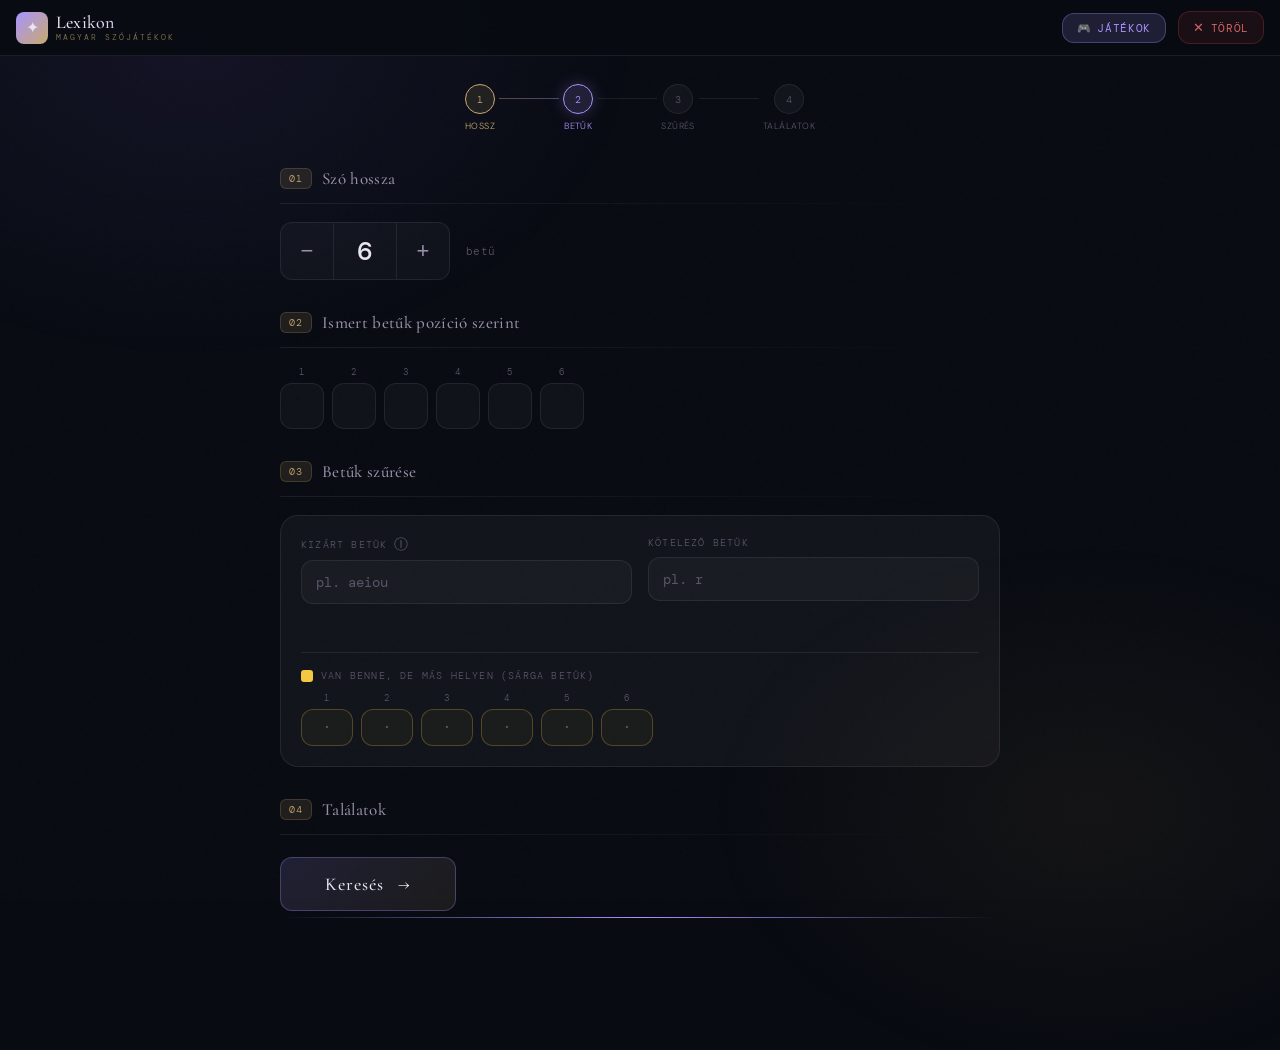
==== commit 36e7fcf7: "Update index.html Wordle changes" ====
--- a/index.html
+++ b/index.html
@@ -64,6 +64,9 @@
     pointer-events: none; z-index: 0; opacity: 0.5;
   }
 
+  /* ══════════════════════════════════
+     TOP NAVIGATION BAR (YouTube-style)
+  ══════════════════════════════════ */
   .topbar {
     position: fixed;
     top: 0; left: 0; right: 0;
@@ -122,6 +125,7 @@
 
   .topbar-spacer { flex: 1; }
 
+  /* Big clear button in topbar */
   .topbar-clear-btn {
     display: flex;
     align-items: center;
@@ -148,6 +152,9 @@
   }
   .topbar-clear-btn .btn-x { font-size: 13px; }
 
+  /* ══════════════════════════════════
+     SCREENS (main + games hub)
+  ══════════════════════════════════ */
   #screen-main, #screen-games {
     position: absolute;
     top: 0; left: 0; right: 0;
@@ -171,6 +178,9 @@
     pointer-events: all;
   }
 
+  /* ══════════════════════════════════
+     APP WRAPPER
+  ══════════════════════════════════ */
   .app {
     position: relative; z-index: 1;
     max-width: 760px;
@@ -178,6 +188,9 @@
     padding: calc(var(--header-h) + 28px) 20px 100px;
   }
 
+  /* ══════════════════════════════════
+     STEP TRACKER
+  ══════════════════════════════════ */
   .steps-track {
     display: flex;
     align-items: center;
@@ -233,6 +246,9 @@
   }
   .step-line.done { background: linear-gradient(90deg, var(--gold), var(--accent)); opacity: 0.4; }
 
+  /* ══════════════════════════════════
+     SECTION
+  ══════════════════════════════════ */
   .section {
     margin-bottom: 32px;
     animation: fadeUp 0.6s ease both;
@@ -270,6 +286,9 @@
     margin-bottom: 18px;
   }
 
+  /* ══════════════════════════════════
+     CARD
+  ══════════════════════════════════ */
   .card {
     background: var(--bg-card);
     border: 1px solid var(--glass-border);
@@ -281,6 +300,9 @@
   }
   .card:hover { border-color: rgba(255,255,255,0.12); }
 
+  /* ══════════════════════════════════
+     INPUTS
+  ══════════════════════════════════ */
   input[type="text"] {
     background: rgba(255,255,255,0.03);
     border: 1px solid var(--glass-border);
@@ -302,6 +324,9 @@
   }
   input[type="text"]::placeholder { color: var(--text-tertiary); }
 
+  /* ══════════════════════════════════
+     LENGTH CONTROL
+  ══════════════════════════════════ */
   .length-row {
     display: flex; align-items: center; gap: 16px; flex-wrap: wrap;
   }
@@ -354,6 +379,9 @@
     letter-spacing: 0.04em;
   }
 
+  /* ══════════════════════════════════
+     SLOTS GRID
+  ══════════════════════════════════ */
   #slots-grid {
     display: flex;
     flex-wrap: wrap;
@@ -392,6 +420,9 @@
     letter-spacing: 0.03em;
   }
 
+  /* ══════════════════════════════════
+     FILTER CARD — sárga betűk (wrong position)
+  ══════════════════════════════════ */
   .filter-row {
     display: grid; grid-template-columns: 1fr 1fr; gap: 16px;
   }
@@ -419,6 +450,7 @@
   .pill-required { background: rgba(100,220,160,0.1); color: rgba(100,220,160,0.9); border: 1px solid rgba(100,220,160,0.2); }
   .pill-yellow   { background: rgba(245,200,66,0.13); color: rgba(245,200,66,0.9); border: 1px solid rgba(245,200,66,0.25); }
 
+  /* Yellow position slots (wrong position filter) */
   .yellow-filter-section {
     margin-top: 18px;
     padding-top: 16px;
@@ -472,6 +504,9 @@
     background: rgba(245,200,66,0.08) !important;
   }
 
+  /* ══════════════════════════════════
+     SEARCH BUTTON
+  ══════════════════════════════════ */
   .search-btn-wrap { padding: 4px 0 6px; }
   .search-btn {
     background: linear-gradient(135deg, rgba(168,148,255,0.15), rgba(201,169,110,0.1));
@@ -509,6 +544,9 @@
   .btn-icon { margin-left: 8px; display: inline-block; transition: transform var(--transition); }
   .search-btn:hover .btn-icon { transform: translateX(3px); }
 
+  /* ══════════════════════════════════
+     RESULTS
+  ══════════════════════════════════ */
   .loading-bar {
     height: 1px;
     background: linear-gradient(90deg, transparent, var(--accent), transparent);
@@ -549,6 +587,9 @@
 
   .words-grid { display: flex; flex-wrap: wrap; gap: 8px; }
 
+  /* ══════════════════════════════════
+     WORD CHIP + TOOLTIP
+  ══════════════════════════════════ */
   .word-chip {
     background: var(--bg-card);
     border: 1px solid var(--glass-border);
@@ -583,6 +624,7 @@
   .word-chip span.pos-match { color: var(--gold); }
   .word-chip span.yellow-match { color: var(--yellow); font-weight: 500; }
 
+  /* Tooltip */
   .tooltip {
     position: absolute;
     bottom: calc(100% + 8px);
@@ -677,6 +719,9 @@
   }
   .toast.show { opacity: 1; transform: translateX(-50%) translateY(0); }
 
+  /* ══════════════════════════════════
+     GAMES HUB SCREEN
+  ══════════════════════════════════ */
   .games-app {
     position: relative; z-index: 1;
     max-width: 760px;
@@ -806,6 +851,7 @@
     animation: pulse 2s ease infinite;
   }
 
+  /* Back button in games screen */
   .games-back-btn {
     display: inline-flex;
     align-items: center;
@@ -827,6 +873,9 @@
   }
   .games-back-btn:hover { border-color: var(--accent); color: var(--accent); }
 
+  /* ══════════════════════════════════
+     TOPBAR GAMES BUTTON
+  ══════════════════════════════════ */
   .topbar-games-btn {
     display: flex;
     align-items: center;
@@ -851,6 +900,9 @@
     border-color: var(--accent);
   }
 
+  /* ══════════════════════════════════
+     ANIMATIONS
+  ══════════════════════════════════ */
   @keyframes fadeDown {
     from { opacity: 0; transform: translateY(-20px); }
     to   { opacity: 1; transform: translateY(0); }
@@ -878,6 +930,10 @@
     50%       { opacity: 0.5; transform: scale(1.3); }
   }
 
+  /* ══════════════════════════════════
+     MOBILE RESPONSIVE
+  ══════════════════════════════════ */
+  /* ── Mobile: 480px and below ── */
   @media (max-width: 480px) {
     :root { --header-h: 50px; }
 
@@ -891,40 +947,49 @@
     .app { padding: calc(var(--header-h) + 14px) 12px 72px; }
     .games-app { padding: calc(var(--header-h) + 14px) 12px 72px; }
 
+    /* Step tracker */
     .steps-track { gap: 0; margin-bottom: 24px; }
     .step-line { max-width: 28px; }
     .step-dot-circle { width: 26px; height: 26px; font-size: 9px; }
     .step-dot-label { font-size: 7px; letter-spacing: 0.03em; }
 
+    /* Section */
     .section { margin-bottom: 22px; }
     .section-title { font-size: 15px; }
     .section-divider { margin-bottom: 12px; }
     .card { padding: 14px 14px; }
 
+    /* Length stepper */
     .num-btn { width: 44px; height: 48px; font-size: 20px; }
     .len-display { height: 48px; font-size: 20px; min-width: 50px; }
 
+    /* Slots */
     #slots-grid { gap: 5px; }
     .slot-input { width: 36px !important; font-size: 15px !important; padding: 8px 2px !important; }
     #yellow-slots-grid { gap: 5px; }
     .yellow-slot-input { width: 44px !important; font-size: 11px !important; padding: 7px 2px !important; }
 
+    /* Filter */
     .filter-row { grid-template-columns: 1fr; gap: 12px; }
     .filter-label { font-size: 9px; }
     input[type="text"] { font-size: 13px; padding: 10px 12px; }
 
+    /* Search */
     .search-btn { padding: 12px 24px; font-size: 16px; width: 100%; }
 
+    /* Games */
     .games-grid { grid-template-columns: 1fr; gap: 10px; }
     .game-card { padding: 18px 16px; }
     .game-icon { font-size: 28px; margin-bottom: 10px; }
     .game-name { font-size: 17px; }
 
+    /* Results */
     .words-grid { gap: 6px; }
     .word-chip { padding: 7px 10px; font-size: 11px; }
     .tooltip { min-width: 150px; max-width: 190px; font-size: 11px; }
   }
 
+  /* ── Very small: 375px (iPhone SE) ── */
   @media (max-width: 375px) {
     :root { --header-h: 48px; }
     .app { padding: calc(var(--header-h) + 12px) 10px 68px; }
@@ -941,6 +1006,7 @@
     .section-num { font-size: 9px; padding: 2px 6px; }
   }
 
+  /* ── Tiny: 360px (Galaxy S8) ── */
   @media (max-width: 360px) {
     .slot-input { width: 32px !important; font-size: 13px !important; }
     .yellow-slot-input { width: 38px !important; }
@@ -948,15 +1014,19 @@
     .topbar-logo-text { display: none; }
   }
 
+  /* ══════════════════════════════════
+     WORDLE SCREEN
+  ══════════════════════════════════ */
   #screen-wordle {
-    position: absolute;
-    top: 0; left: 0; right: 0;
-    min-height: 100vh;
+    position: fixed;
+    inset: 0;
+    overflow: hidden;
     opacity: 0;
     transform: translateY(40px);
     pointer-events: none;
     transition: opacity 0.4s cubic-bezier(0.4,0,0.2,1), transform 0.4s cubic-bezier(0.4,0,0.2,1);
     will-change: opacity, transform;
+    z-index: 10;
   }
   #screen-wordle.visible {
     opacity: 1;
@@ -968,13 +1038,15 @@
     position: relative; z-index: 1;
     max-width: 500px;
     margin: 0 auto;
-    padding: calc(var(--header-h) + 16px) 16px 152px;
+    padding: calc(var(--header-h) + 14px) 16px 0;
     display: flex;
     flex-direction: column;
     align-items: center;
-    min-height: 100svh;
-  }
-
+    height: 100svh;
+    overflow: hidden;
+  }
+
+  /* Header */
   .wordle-header {
     width: 100%;
     display: flex;
@@ -1047,6 +1119,7 @@
     border-color: rgba(100,220,160,0.5);
   }
 
+  /* Length selector */
   .wordle-len-row {
     display: flex; align-items: center; gap: 10px;
     margin-bottom: 14px;
@@ -1087,6 +1160,7 @@
     box-shadow: 0 0 14px rgba(100,220,160,0.15);
   }
 
+  /* Status */
   .wordle-status {
     width: 100%;
     text-align: center;
@@ -1101,6 +1175,7 @@
     color: var(--text-tertiary);
   }
 
+  /* Grid */
   .wordle-grid-wrap {
     width: 100%;
     display: flex;
@@ -1131,6 +1206,7 @@
     transition: border-color 0.15s ease, background 0.15s ease;
     position: relative;
     overflow: hidden;
+    /* Size set dynamically via JS */
   }
 
   .wordle-cell.typed {
@@ -1139,6 +1215,7 @@
     animation: cellPop 0.12s cubic-bezier(0.34,1.56,0.64,1);
   }
 
+  /* Reveal states — set after submission */
   .wordle-cell.correct {
     border-color: transparent;
     background: #3d7a56;
@@ -1155,18 +1232,22 @@
     color: var(--text-tertiary);
   }
 
+  /* Flip animation for reveal */
   .wordle-cell.flip {
     animation: cellFlip 0.5s ease forwards;
   }
 
+  /* Shake on invalid word */
   .wordle-row.shake {
     animation: rowShake 0.4s cubic-bezier(0.36,0.07,0.19,0.97);
   }
 
+  /* Win bounce */
   .wordle-cell.bounce {
     animation: cellBounce 0.6s cubic-bezier(0.34,1.56,0.64,1) forwards;
   }
 
+  /* Message */
   .wordle-msg {
     position: fixed;
     top: calc(var(--header-h) + 80px);
@@ -1193,6 +1274,7 @@
     transform: translateX(-50%) translateY(0);
   }
 
+  /* Result panel shown on win/loss */
   .wordle-result {
     width: 100%;
     margin-top: 4px;
@@ -1256,10 +1338,13 @@
     border-color: rgba(100,220,160,0.6);
   }
 
+  /* ── Keyboard ── */
+  :root { --wkey-h: 56px; --wkey-fs: 15px; --wkey-gap: 6px; }
+
   .wordle-keyboard {
     position: fixed;
     bottom: 0; left: 0; right: 0;
-    padding: 10px 8px max(20px, env(safe-area-inset-bottom, 20px));
+    padding: 10px 6px max(18px, env(safe-area-inset-bottom, 18px));
     background: rgba(8,11,18,0.97);
     backdrop-filter: blur(20px);
     -webkit-backdrop-filter: blur(20px);
@@ -1272,40 +1357,53 @@
   .wkey-row {
     display: flex;
     justify-content: center;
-    gap: 5px;
-    margin-bottom: 5px;
-  }
+    gap: var(--wkey-gap);
+    margin-bottom: var(--wkey-gap);
+  }
+  .wkey-row:last-child { margin-bottom: 0; }
 
   .wkey {
-    height: 52px;
-    min-width: 32px;
+    height: var(--wkey-h);
+    min-width: 30px;
     flex: 1;
-    max-width: 42px;
-    border-radius: 8px;
-    border: 1px solid rgba(255,255,255,0.1);
-    background: rgba(255,255,255,0.07);
+    max-width: 52px;
+    border-radius: 9px;
+    border: 1px solid rgba(255,255,255,0.12);
+    background: rgba(255,255,255,0.09);
     color: var(--text-primary);
     font-family: 'DM Mono', monospace;
-    font-size: 13px;
-    font-weight: 500;
+    font-size: var(--wkey-fs);
+    font-weight: 600;
     display: flex; align-items: center; justify-content: center;
     cursor: pointer;
-    transition: background 0.15s, border-color 0.15s, color 0.15s;
+    transition: background 0.12s, border-color 0.12s, transform 0.08s;
     user-select: none;
     -webkit-user-select: none;
     -webkit-tap-highlight-color: transparent;
     touch-action: manipulation;
     text-transform: uppercase;
-    padding: 0 4px;
-  }
-  .wkey:active { transform: scale(0.92); }
+    padding: 0 2px;
+  }
+  .wkey:hover { background: rgba(255,255,255,0.14); }
+  .wkey:active { transform: scale(0.90); background: rgba(255,255,255,0.18); }
 
   .wkey-wide {
-    min-width: 52px;
-    max-width: 58px;
-    font-size: 11px;
-    letter-spacing: 0.02em;
-  }
+    flex: 1.6;
+    max-width: 72px;
+    font-size: calc(var(--wkey-fs) - 2px);
+  }
+  .wkey-enter {
+    background: rgba(61,122,86,0.4);
+    border-color: rgba(100,220,160,0.5);
+    color: rgba(150,245,190,0.95);
+  }
+  .wkey-enter:hover { background: rgba(61,122,86,0.58); }
+  .wkey-del {
+    background: rgba(140,30,30,0.35);
+    border-color: rgba(220,80,80,0.45);
+    color: rgba(255,130,130,0.95);
+  }
+  .wkey-del:hover { background: rgba(160,40,40,0.55); }
 
   .wkey.correct {
     background: #3d7a56;
@@ -1323,6 +1421,7 @@
     color: var(--text-tertiary);
   }
 
+  /* ── Wordle Animations ── */
   @keyframes cellPop {
     0%   { transform: scale(1); }
     50%  { transform: scale(1.12); }
@@ -1351,8 +1450,9 @@
     100% { transform: translateY(0); }
   }
 
+  /* ── Wordle Mobile ── */
   @media (max-width: 480px) {
-    .wordle-app { padding: calc(var(--header-h) + 8px) 8px 148px; }
+    .wordle-app { padding: calc(var(--header-h) + 8px) 8px 0; }
     .wordle-header { margin-bottom: 10px; }
     .wordle-back-btn, .wordle-new-btn { font-size: 10px; padding: 7px 10px; }
     .wordle-title-text { font-size: 19px; }
@@ -1363,9 +1463,9 @@
     .wordle-status { margin-bottom: 8px; }
     #wordle-status-text { font-size: 9px; }
     .wordle-grid-wrap { margin-bottom: 10px; }
-    .wordle-keyboard { padding: 8px 5px env(safe-area-inset-bottom, 14px); }
-    .wkey { height: 46px; min-width: 28px; font-size: 12px; border-radius: 7px; }
-    .wkey-wide { min-width: 44px; max-width: 50px; font-size: 10px; }
+    .wordle-keyboard { padding: 8px 4px env(safe-area-inset-bottom, 12px); }
+    .wkey { min-width: 24px; border-radius: 7px; }
+    .wkey-wide { max-width: 60px; }
     .wkey-row { gap: 4px; margin-bottom: 4px; }
     .wordle-result { padding: 16px 18px; }
     .wordle-result-emoji { font-size: 28px; margin-bottom: 8px; }
@@ -1374,9 +1474,9 @@
   }
 
   @media (max-width: 375px) {
-    .wordle-app { padding: calc(var(--header-h) + 6px) 6px 146px; }
-    .wkey { height: 43px; min-width: 25px; font-size: 11px; }
-    .wkey-wide { min-width: 40px; font-size: 9px; }
+    .wordle-app { padding: calc(var(--header-h) + 6px) 6px 0; }
+    .wkey { min-width: 22px; }
+    .wkey-wide { max-width: 56px; }
     .wkey-row { gap: 3px; }
     .wordle-len-chip { width: 30px; height: 30px; font-size: 12px; }
     .wordle-header { gap: 4px; }
@@ -1384,12 +1484,13 @@
   }
 
   @media (max-width: 360px) {
-    .wkey { height: 41px; min-width: 23px; font-size: 10px; }
-    .wkey-wide { min-width: 38px; font-size: 8px; }
+    .wkey { min-width: 20px; }
+    .wkey-wide { max-width: 52px; }
     .wkey-row { gap: 3px; }
-    .wordle-keyboard { padding: 6px 4px 12px; }
-  }
-
+    .wordle-keyboard { padding: 6px 3px 12px; }
+  }
+
+  /* ── Info button ── */
   .info-btn {
     position: relative;
     display: inline-flex;
@@ -1450,6 +1551,9 @@
 <body>
 <div class="noise"></div>
 
+<!-- ══════════════════════════════════
+     TOPBAR
+══════════════════════════════════ -->
 <nav class="topbar" id="topbar">
   <div class="topbar-logo" onclick="goHome()" title="Lexikon — Főoldal">
     <div class="topbar-logo-icon">✦</div>
@@ -1471,8 +1575,13 @@
   </button>
 </nav>
 
+<!-- ══════════════════════════════════
+     SCREEN: SZÓKERESŐ (main)
+══════════════════════════════════ -->
 <div id="screen-main">
   <div class="app">
+
+    <!-- Step tracker -->
     <div class="steps-track" id="steps-track">
       <div class="step-dot active" onclick="scrollTo(0,0)">
         <div class="step-dot-circle">1</div>
@@ -1495,6 +1604,7 @@
       </div>
     </div>
 
+    <!-- Section 1: Length -->
     <div class="section" id="sec-length">
       <div class="section-label">
         <span class="section-num">01</span>
@@ -1511,6 +1621,7 @@
       </div>
     </div>
 
+    <!-- Section 2: Known letters -->
     <div class="section" id="sec-slots">
       <div class="section-label">
         <span class="section-num">02</span>
@@ -1521,6 +1632,7 @@
       <p class="slots-empty-hint" id="slots-hint" style="display:none;">Adj meg szóhosszt a fenti vezérlővel.</p>
     </div>
 
+    <!-- Section 3: Filter -->
     <div class="section" id="sec-filter">
       <div class="section-label">
         <span class="section-num">03</span>
@@ -1528,6 +1640,7 @@
       </div>
       <div class="section-divider"></div>
       <div class="card">
+        <!-- Zöld/piros szűrők -->
         <div class="filter-row">
           <div class="filter-group">
             <span class="filter-label" style="display:flex;align-items:center;gap:6px;">
@@ -1548,6 +1661,7 @@
           </div>
         </div>
 
+        <!-- Sárga: van benne, de más helyen -->
         <div class="yellow-filter-section">
           <div class="yellow-filter-label">
             <span class="yellow-badge"></span>
@@ -1558,6 +1672,7 @@
       </div>
     </div>
 
+    <!-- Section 4: Results -->
     <div class="section" id="sec-results">
       <div class="section-label">
         <span class="section-num">04</span>
@@ -1579,6 +1694,9 @@
   </div>
 </div>
 
+<!-- ══════════════════════════════════
+     SCREEN: JÁTÉKOK
+══════════════════════════════════ -->
 <div id="screen-games">
   <div class="games-app">
 
@@ -1634,6 +1752,9 @@
   </div>
 </div>
 
+<!-- ══════════════════════════════════
+     SCREEN: WORDLE
+══════════════════════════════════ -->
 <div id="screen-wordle">
   <div class="wordle-app">
 
@@ -1673,9 +1794,6 @@
 <div class="toast" id="toast"></div>
 
 <script>
-// ═══════════════════════════════════════════════════════
-//  NAVIGATION
-// ═══════════════════════════════════════════════════════
 let currentScreen = 'main';
 
 function showGames() {
@@ -1704,9 +1822,6 @@
   showToast('🚧 ' + name + ' — hamarosan elérhető!');
 }
 
-// ═══════════════════════════════════════════════════════
-//  MODULE METADATA
-// ═══════════════════════════════════════════════════════
 const MODULES = [
   { id: 'biologia',    nev: 'Biológia',    leiras: 'Biológiai és élettudományi szakszókincs',         szin: '#7fff9f', ikon: '🧬' },
   { id: 'fizika',      nev: 'Fizika',      leiras: 'Fizikai és természettudományi szakszókincs',       szin: '#7fd4ff', ikon: '⚛️' },
@@ -1727,9 +1842,6 @@
 let currentLen = 6;
 let activeCategories = new Set();
 
-// ═══════════════════════════════════════════════════════
-//  LENGTH STEPPER
-// ═══════════════════════════════════════════════════════
 let holdTimer = null;
 let holdInterval = null;
 
@@ -1775,9 +1887,6 @@
 bindBtn('btn-minus', -1);
 bindBtn('btn-plus', +1);
 
-// ═══════════════════════════════════════════════════════
-//  GREEN SLOTS (exact position)
-// ═══════════════════════════════════════════════════════
 function generateSlots() {
   const len = currentLen;
   const grid = document.getElementById('slots-grid');
@@ -1839,9 +1948,6 @@
 
 generateSlots();
 
-// ═══════════════════════════════════════════════════════
-//  YELLOW SLOTS (wrong position — Wordle yellow logic)
-// ═══════════════════════════════════════════════════════
 function generateYellowSlots() {
   const len = currentLen;
   const grid = document.getElementById('yellow-slots-grid');
@@ -1898,7 +2004,6 @@
 generateYellowSlots();
 
 function getYellowConstraints() {
-  // Returns: { pos: [letter, letter, ...] } — letters cannot be at this position, but must appear somewhere
   const result = {};
   for (let i = 0; i < currentLen; i++) {
     const inp = document.getElementById('yslot-' + i);
@@ -1911,12 +2016,8 @@
 }
 
 function updateYellowPills() {
-  // no separate pill display needed — the slots themselves are the visual
-}
-
-// ═══════════════════════════════════════════════════════
-//  STEP DOTS
-// ═══════════════════════════════════════════════════════
+}
+
 function setStep(idx) {
   document.querySelectorAll('.step-dot').forEach((d, i) => {
     d.classList.remove('active', 'done');
@@ -1929,9 +2030,6 @@
   }
 }
 
-// ═══════════════════════════════════════════════════════
-//  PILLS
-// ═══════════════════════════════════════════════════════
 function updatePills(inputId, pillsId, cls) {
   const val = document.getElementById(inputId).value.trim();
   const chars = val ? [...new Set(val.split('').map(c => c.toLowerCase()).filter(c => c.trim() && c !== ' '))] : [];
@@ -1947,9 +2045,6 @@
 document.getElementById('excluded-input').addEventListener('input', () => updatePills('excluded-input','excluded-pills','pill-excluded'));
 document.getElementById('required-input').addEventListener('input', () => updatePills('required-input','required-pills','pill-required'));
 
-// ═══════════════════════════════════════════════════════
-//  HELPERS
-// ═══════════════════════════════════════════════════════
 function normalize(s) { return s.toLowerCase(); }
 
 function showToast(msg, dur = 2400) {
@@ -1988,9 +2083,6 @@
   `;
 }
 
-// ═══════════════════════════════════════════════════════
-//  CLEAR
-// ═══════════════════════════════════════════════════════
 function clearAll() {
   for (let i = 0; i < currentLen; i++) {
     const inp = document.getElementById('slot-' + i);
@@ -2007,9 +2099,6 @@
   showToast('✓ Mezők törölve');
 }
 
-// ═══════════════════════════════════════════════════════
-//  WORD LOADING
-// ═══════════════════════════════════════════════════════
 const RAW_BASE = 'https://raw.githubusercontent.com/laszlonemeth/magyarispell/master/szotar/';
 const MODULE_URLS = {
   biologia:    RAW_BASE + 'biologia/fonev.1',
@@ -2036,7 +2125,6 @@
 
 async function loadWords() {
   if (loaded) return;
-  // Use the reliable Gist source (CORS-enabled). LibreOffice CDN blocks cross-origin.
   let mainText = await tryFetch(FALLBACK_URL);
   if (!mainText) throw new Error('Nem sikerült betölteni a szólistát.');
 
@@ -2069,9 +2157,6 @@
   loaded = true;
 }
 
-// ═══════════════════════════════════════════════════════
-//  SEARCH
-// ═══════════════════════════════════════════════════════
 async function search() {
   const len = currentLen;
   const btn = document.getElementById('search-btn');
@@ -2091,14 +2176,12 @@
     return;
   }
 
-  // Green constraints (exact position)
   const constraints = {};
   for (let i = 0; i < len; i++) {
     const inp = document.getElementById('slot-' + i);
     if (inp && inp.value.trim()) constraints[i] = normalize(inp.value.trim());
   }
 
-  // Yellow constraints (wrong position — letter present but not at this pos)
   const yellowConstraints = getYellowConstraints();
 
   const excVal = document.getElementById('excluded-input').value.trim();
@@ -2106,22 +2189,18 @@
   const excluded = excVal ? [...new Set(excVal.split('').map(c => c.toLowerCase()).filter(c => c.trim()))] : [];
   const required = reqVal ? [...new Set(reqVal.split('').map(c => c.toLowerCase()).filter(c => c.trim()))] : [];
 
-  // Also derive required from yellow (yellow letters must appear somewhere)
   const yellowLetters = Object.values(yellowConstraints);
 
   let matches = wordList.filter(({ word, modules }) => {
     const w = normalize(word);
     if (w.length !== len) return false;
 
-    // Green: exact position
     for (const [pos, ch] of Object.entries(constraints)) {
       if (w[parseInt(pos)] !== ch) return false;
     }
 
-    // Required letters (from manual input)
     for (const ch of required) { if (!w.includes(ch)) return false; }
 
-    // Yellow: each letter must appear in word, but NOT at this exact position
     for (const [pos, letters] of Object.entries(yellowConstraints)) {
       for (const ch of letters) {
         if (!w.includes(ch)) return false;
@@ -2129,9 +2208,7 @@
       }
     }
 
-    // Build "known letter counts": how many times each letter is confirmed
-    // present via green (exact) and yellow (somewhere) slots
-    const knownCount = {}; // letter → minimum confirmed count
+    const knownCount = {};
     for (const ch of Object.values(constraints)) {
       knownCount[ch] = (knownCount[ch] || 0) + 1;
     }
@@ -2141,15 +2218,11 @@
       }
     }
 
-    // Excluded letters: split into two categories
     for (const ch of excluded) {
       const wordOccurrences = w.split('').filter(l => l === ch).length;
       if (ch in knownCount) {
-        // Letter is known to exist (green/yellow) AND is excluded →
-        // means the word has EXACTLY knownCount[ch] of this letter
         if (wordOccurrences !== knownCount[ch]) return false;
       } else {
-        // Truly excluded: letter must not appear at all
         if (wordOccurrences > 0) return false;
       }
     }
@@ -2162,7 +2235,6 @@
   bar.classList.remove('active');
   results.innerHTML = '';
 
-  // Scroll to results on mobile
   setTimeout(() => {
     document.getElementById('sec-results').scrollIntoView({ behavior: 'smooth', block: 'start' });
   }, 100);
@@ -2248,11 +2320,7 @@
   });
 }
 
-// ═══════════════════════════════════════════════════════
-//  WORDLE GAME
-// ═══════════════════════════════════════════════════════
-
-// ── Navigation ──────────────────────────────────────────
+
 function showWordle() {
   currentScreen = 'wordle';
   document.getElementById('screen-main').classList.add('hidden');
@@ -2260,7 +2328,12 @@
   document.getElementById('screen-wordle').classList.add('visible');
   document.getElementById('topbar-games-btn').style.display = 'none';
   window.scrollTo(0, 0);
-  if (!wloaded) initWordle();
+  if (!wloaded) {
+    initWordle();
+  } else {
+    document.removeEventListener('keydown', wHandleKey);
+    if (!wGameOver) document.addEventListener('keydown', wHandleKey);
+  }
 }
 
 function closeWordle() {
@@ -2272,20 +2345,18 @@
   document.removeEventListener('keydown', wHandleKey);
 }
 
-// ── State ────────────────────────────────────────────────
-let wWordList = [];   // filtered by length
-let wAllWords = [];   // all words (for validation)
+let wWordList = [];
+let wAllWords = [];
 let wloaded = false;
 let wWordLen = 5;
 let wMaxGuesses = 6;
 let wSecret = '';
-let wGuesses = [];        // array of submitted guess strings
-let wCurrentGuess = '';   // letters typed in current row
+let wGuesses = [];
+let wCurrentGuess = '';
 let wGameOver = false;
 let wKeyState = {};       // letter → 'correct'|'present'|'absent'
 let wLoadingWords = false;
 
-// ── Init ─────────────────────────────────────────────────
 async function initWordle() {
   buildLenChips();
   buildKeyboard();
@@ -2293,13 +2364,11 @@
   startNewGame();
 }
 
-// ── Word loading (reuse main wordList if available) ──────
 async function loadWordleWords() {
   if (wloaded) return;
   wLoadingWords = true;
   setWordleStatus('Szólista betöltése...');
 
-  // Reuse main wordList if already loaded, else load now
   let source = wordList;
   if (!loaded) {
     try { await loadWords(); source = wordList; }
@@ -2319,7 +2388,6 @@
   return wAllWords.filter(w => w.length === len);
 }
 
-// ── Length chips ─────────────────────────────────────────
 function buildLenChips() {
   const row = document.getElementById('wordle-len-chips');
   row.innerHTML = '';
@@ -2338,7 +2406,6 @@
   });
 }
 
-// ── New game ─────────────────────────────────────────────
 async function startNewGame() {
   if (wLoadingWords) return;
   if (!wloaded) { await loadWordleWords(); }
@@ -2349,8 +2416,6 @@
     return;
   }
 
-  // Filter to "reasonable" words: no proper nouns heuristic (all lowercase already)
-  // Pick random word
   wSecret = pool[Math.floor(Math.random() * pool.length)];
   wGuesses = [];
   wCurrentGuess = '';
@@ -2368,29 +2433,68 @@
   document.addEventListener('keydown', wHandleKey);
 }
 
-// ── Grid ─────────────────────────────────────────────────
+function computeLayout() {
+  const vw = window.innerWidth;
+  const vh = window.innerHeight;
+  const isMobile = vw <= 480;
+  const headerH = parseInt(getComputedStyle(document.documentElement).getPropertyValue('--header-h')) || 56;
+  const appHPad = isMobile ? 8 : 16;
+  const cellGap = isMobile ? 5 : 6;
+  const keyGap = isMobile ? 4 : 6;
+
+  const numKeyRows = HU_ROWS.length;
+  const topContentH = headerH + 14 + (isMobile ? 42 : 52) + (isMobile ? 34 : 42) + (isMobile ? 24 : 28);
+  const remainingForGridAndKb = vh - topContentH - 16;
+
+  const maxKeyH = isMobile ? 52 : 62;
+  const minKeyH = isMobile ? 38 : 48;
+  const kbPadV = isMobile ? 18 : 20;
+  const kbBorderH = 1;
+
+  const cellGapTotal = cellGap * (wMaxGuesses - 1);
+  const keyGapTotal = keyGap * (numKeyRows - 1);
+
+  let bestKbH = maxKeyH;
+  let bestCell = 0;
+
+  for (let tryKeyH = maxKeyH; tryKeyH >= minKeyH; tryKeyH -= 2) {
+    const kbTotal = kbPadV * 2 + kbBorderH + numKeyRows * tryKeyH + keyGapTotal;
+    const gridAvailH = remainingForGridAndKb - kbTotal - 8;
+    const cellFromH = Math.floor((gridAvailH - cellGapTotal) / wMaxGuesses);
+    const usableW = Math.min(vw, 500) - appHPad * 2;
+    const cellFromW = Math.floor((usableW - cellGap * (wWordLen - 1)) / wWordLen);
+    const maxCellCap = isMobile ? 54 : 68;
+    const cell = Math.min(maxCellCap, cellFromH, cellFromW);
+    if (cell >= bestCell) {
+      bestCell = cell;
+      bestKbH = tryKeyH;
+    }
+    if (cell > 0) break;
+  }
+
+  document.documentElement.style.setProperty('--wkey-h', bestKbH + 'px');
+  document.documentElement.style.setProperty('--wkey-fs', Math.max(12, Math.floor(bestKbH * 0.32)) + 'px');
+  document.documentElement.style.setProperty('--wkey-gap', keyGap + 'px');
+
+  return { cellSize: Math.max(30, bestCell), cellGap, isMobile };
+}
+
 function buildGrid() {
   const grid = document.getElementById('wordle-grid');
   grid.innerHTML = '';
 
-  // Calculate cell size based on viewport width and word length
-  const vw = Math.min(window.innerWidth, 500);
-  const pad = 32;
-  const gap = 6;
-  const maxCellSize = 62;
-  const cellSize = Math.min(maxCellSize, Math.floor((vw - pad - gap * (wWordLen - 1)) / wWordLen));
-  const fontSize = Math.max(14, Math.floor(cellSize * 0.42));
-
-  grid.style.gridTemplateColumns = 'none';
+  const { cellSize, cellGap } = computeLayout();
+  const fontSize = Math.max(13, Math.floor(cellSize * 0.44));
+
   grid.style.display = 'flex';
   grid.style.flexDirection = 'column';
-  grid.style.gap = '6px';
+  grid.style.gap = cellGap + 'px';
 
   for (let r = 0; r < wMaxGuesses; r++) {
     const row = document.createElement('div');
     row.className = 'wordle-row';
     row.id = 'wrow-' + r;
-    row.style.gap = '6px';
+    row.style.gap = cellGap + 'px';
     for (let c = 0; c < wWordLen; c++) {
       const cell = document.createElement('div');
       cell.className = 'wordle-cell';
@@ -2398,16 +2502,14 @@
       cell.style.width = cellSize + 'px';
       cell.style.height = cellSize + 'px';
       cell.style.fontSize = fontSize + 'px';
-      cell.style.borderRadius = Math.max(6, Math.floor(cellSize * 0.15)) + 'px';
+      cell.style.borderRadius = Math.max(5, Math.floor(cellSize * 0.14)) + 'px';
       row.appendChild(cell);
     }
     grid.appendChild(row);
   }
 }
 
-// ── Update grid display ───────────────────────────────────
 function updateGrid() {
-  // Render past guesses
   wGuesses.forEach((guess, r) => {
     const result = scoreGuess(guess, wSecret);
     for (let c = 0; c < wWordLen; c++) {
@@ -2418,7 +2520,6 @@
     }
   });
 
-  // Render current guess
   const r = wGuesses.length;
   if (r < wMaxGuesses && !wGameOver) {
     for (let c = 0; c < wWordLen; c++) {
@@ -2428,7 +2529,6 @@
       cell.textContent = ch ? ch.toUpperCase() : '';
       cell.className = 'wordle-cell' + (ch ? ' typed' : '');
     }
-    // Clear remaining rows
     for (let rr = r + 1; rr < wMaxGuesses; rr++) {
       for (let c = 0; c < wWordLen; c++) {
         const cell = document.getElementById(`wcell-${rr}-${c}`);
@@ -2438,22 +2538,18 @@
   }
 }
 
-// ── Scoring ───────────────────────────────────────────────
 function scoreGuess(guess, secret) {
-  // Returns array of 'correct'|'present'|'absent' for each position
   const result = Array(guess.length).fill('absent');
   const secretArr = secret.split('');
   const guessArr = guess.split('');
   const used = Array(secret.length).fill(false);
 
-  // Pass 1: exact matches
   for (let i = 0; i < guess.length; i++) {
     if (guessArr[i] === secretArr[i]) {
       result[i] = 'correct';
       used[i] = true;
     }
   }
-  // Pass 2: present (wrong position)
   for (let i = 0; i < guess.length; i++) {
     if (result[i] === 'correct') continue;
     for (let j = 0; j < secret.length; j++) {
@@ -2467,7 +2563,6 @@
   return result;
 }
 
-// ── Submit guess ──────────────────────────────────────────
 function wSubmit() {
   if (wGameOver) return;
   const guess = wCurrentGuess.toLowerCase();
@@ -2479,7 +2574,6 @@
     return;
   }
 
-  // Validate: must be in word list (lenient — allow if wordList available)
   if (wAllWords.length > 0 && !wAllWords.includes(guess)) {
     shakeRow(r);
     showMsg('Ismeretlen szó');
@@ -2491,13 +2585,10 @@
 
   const result = scoreGuess(guess, wSecret);
 
-  // Animate reveal
   revealRow(r, result, guess, () => {
-    // Update keyboard
     result.forEach((state, i) => {
       const key = guess[i];
       const prev = wKeyState[key];
-      // Priority: correct > present > absent
       if (prev === 'correct') return;
       if (state === 'correct') wKeyState[key] = 'correct';
       else if (state === 'present' && prev !== 'correct') wKeyState[key] = 'present';
@@ -2518,7 +2609,6 @@
   });
 }
 
-// ── Reveal animation ──────────────────────────────────────
 function revealRow(r, result, guess, onDone) {
   const cells = [];
   for (let c = 0; c < wWordLen; c++) {
@@ -2532,7 +2622,7 @@
       setTimeout(() => {
         cell.textContent = guess[c].toUpperCase();
         cell.className = 'wordle-cell ' + result[c];
-      }, 250); // mid-flip
+      }, 250);
 
       if (c === wWordLen - 1) {
         setTimeout(onDone, 500 + c * 80);
@@ -2541,7 +2631,6 @@
   });
 }
 
-// ── Bounce animation (win) ────────────────────────────────
 function bounceRow(r, onDone) {
   for (let c = 0; c < wWordLen; c++) {
     const cell = document.getElementById(`wcell-${r}-${c}`);
@@ -2553,17 +2642,15 @@
   if (onDone) setTimeout(onDone, wWordLen * 80 + 600);
 }
 
-// ── Shake row (invalid) ───────────────────────────────────
 function shakeRow(r) {
   const row = document.getElementById('wrow-' + r);
   if (!row) return;
   row.classList.remove('shake');
-  void row.offsetWidth; // reflow
+  void row.offsetWidth;
   row.classList.add('shake');
   row.addEventListener('animationend', () => row.classList.remove('shake'), { once: true });
 }
 
-// ── Message ───────────────────────────────────────────────
 let msgTimer = null;
 function showMsg(text, duration = 1800) {
   const el = document.getElementById('wordle-msg');
@@ -2576,15 +2663,12 @@
   document.getElementById('wordle-msg').classList.remove('show');
 }
 
-// ── Status ────────────────────────────────────────────────
 function setWordleStatus(text) {
   document.getElementById('wordle-status-text').textContent = text;
 }
 
-// ── Result panel ──────────────────────────────────────────
 function showResult(won, guessCount) {
   hideMsg();
-  // Remove old result if any
   const old = document.getElementById('wordle-result-panel');
   if (old) old.remove();
 
@@ -2620,11 +2704,11 @@
   if (old) old.remove();
 }
 
-// ── Keyboard ─────────────────────────────────────────────
 const HU_ROWS = [
-  ['q','w','e','r','t','z','u','i','o','p','ő','ú'],
-  ['a','s','d','f','g','h','j','k','l','é','á'],
-  ['ENTER','y','x','c','v','b','n','m','ö','ü','ó','DEL'],
+  ['ö','ő','ó','ü','ű','á','é','í'],
+  ['q','w','e','r','t','z','u','i','o','p'],
+  ['a','s','d','f','g','h','j','k','l'],
+  ['ENTER','y','x','c','v','b','n','m','DEL'],
 ];
 
 function buildKeyboard() {
@@ -2637,7 +2721,11 @@
     row.forEach(key => {
       const btn = document.createElement('button');
       const isWide = key === 'ENTER' || key === 'DEL';
-      btn.className = 'wkey' + (isWide ? ' wkey-wide' : '');
+      let cls = 'wkey';
+      if (isWide) cls += ' wkey-wide';
+      if (key === 'ENTER') cls += ' wkey-enter';
+      if (key === 'DEL') cls += ' wkey-del';
+      btn.className = cls;
       btn.dataset.key = key;
       btn.textContent = key === 'DEL' ? '⌫' : key === 'ENTER' ? '↵' : key.toUpperCase();
       btn.addEventListener('click', () => wHandleVirtualKey(key));
@@ -2652,11 +2740,13 @@
     const key = btn.dataset.key;
     if (!key || key === 'ENTER' || key === 'DEL') return;
     const state = wKeyState[key];
-    btn.className = 'wkey' + (btn.classList.contains('wkey-wide') ? ' wkey-wide' : '') + (state ? ' ' + state : '');
+    let cls = 'wkey';
+    if (btn.classList.contains('wkey-wide')) cls += ' wkey-wide';
+    if (state) cls += ' ' + state;
+    btn.className = cls;
   });
 }
 
-// ── Input handling ────────────────────────────────────────
 function wHandleVirtualKey(key) {
   if (wGameOver) return;
   if (key === 'DEL' || key === 'BACKSPACE') {
@@ -2683,8 +2773,13 @@
   else if (key.length === 1) { wHandleVirtualKey(key); }
 }
 
-// ── Info button toggle (mobile tap support) ──────────────
-document.addEventListener('DOMContentLoaded', () => {});
+window.addEventListener('resize', () => {
+  if (currentScreen === 'wordle' && wloaded) {
+    buildGrid();
+    updateGrid();
+  }
+});
+
 document.querySelectorAll && setTimeout(() => {
   const btn = document.getElementById('excl-info-btn');
   if (btn) {
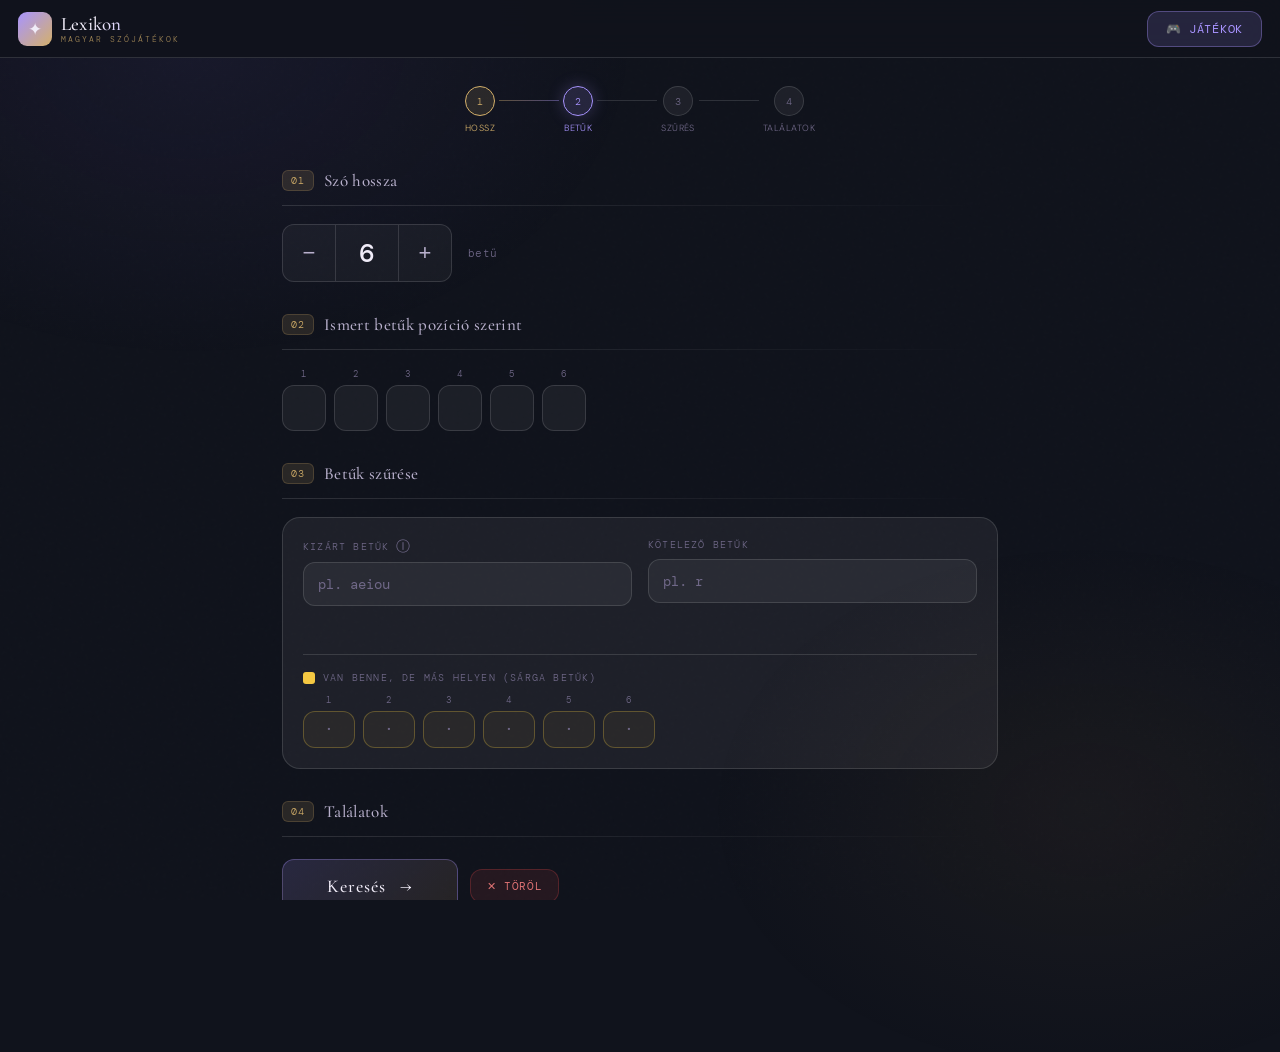
==== commit c21c268d: "Add files via upload" ====
--- a/index.html
+++ b/index.html
@@ -2,1558 +2,55 @@
 <html lang="hu">
 <head>
 <meta charset="UTF-8">
-<meta name="viewport" content="width=device-width, initial-scale=1.0, maximum-scale=1.0, user-scalable=no">
+<meta name="viewport" content="width=device-width, initial-scale=1.0, viewport-fit=cover">
 <title>Lexikon — Magyar Szójátékok</title>
+<link rel="preconnect" href="https://fonts.googleapis.com">
+<link rel="preconnect" href="https://fonts.gstatic.com" crossorigin>
 <link href="https://fonts.googleapis.com/css2?family=Cormorant+Garamond:wght@300;400;500;600&family=DM+Mono:wght@300;400;500&family=DM+Sans:wght@300;400;500&display=swap" rel="stylesheet">
+<link rel="stylesheet" href="css/base.css">
+<link rel="stylesheet" href="css/search.css">
+<link rel="stylesheet" href="css/games.css">
+<link rel="stylesheet" href="css/wordle.css">
+<link rel="stylesheet" href="css/szambetu.css">
 <style>
-  :root {
-    --bg-deep:       #080b12;
-    --bg-mid:        #0e1420;
-    --bg-card:       rgba(255,255,255,0.04);
-    --glass-border:  rgba(255,255,255,0.08);
-    --glass-border-focus: rgba(168,148,255,0.4);
-    --accent:        #a894ff;
-    --accent-dim:    rgba(168,148,255,0.15);
-    --accent-glow:   rgba(168,148,255,0.25);
-    --gold:          #c9a96e;
-    --gold-dim:      rgba(201,169,110,0.12);
-    --text-primary:  #e8e4f0;
-    --text-secondary:#9890a8;
-    --text-tertiary: #5a5468;
-    --danger:        rgba(255,100,100,0.6);
-    --yellow:        #f5c842;
-    --yellow-dim:    rgba(245,200,66,0.15);
-    --radius:        12px;
-    --radius-lg:     18px;
-    --transition:    0.25s cubic-bezier(0.4,0,0.2,1);
-    --header-h:      56px;
-  }
-
-  *, *::before, *::after { box-sizing: border-box; margin: 0; padding: 0; }
-  html { scroll-behavior: smooth; }
-
-  body {
-    background: var(--bg-deep);
-    color: var(--text-primary);
-    font-family: 'DM Sans', sans-serif;
-    font-weight: 300;
-    min-height: 100vh;
-    overflow-x: hidden;
-  }
-
-  body::before {
-    content: '';
-    position: fixed;
-    top: -30vh; left: -20vw;
-    width: 70vw; height: 70vh;
-    background: radial-gradient(ellipse, rgba(100,80,180,0.12) 0%, transparent 70%);
-    pointer-events: none; z-index: 0;
-  }
-  body::after {
-    content: '';
-    position: fixed;
-    bottom: -20vh; right: -15vw;
-    width: 60vw; height: 60vh;
-    background: radial-gradient(ellipse, rgba(160,120,60,0.08) 0%, transparent 70%);
-    pointer-events: none; z-index: 0;
-  }
-
-  .noise {
-    position: fixed; inset: 0;
-    background-image: url("data:image/svg+xml,%3Csvg viewBox='0 0 256 256' xmlns='http://www.w3.org/2000/svg'%3E%3Cfilter id='noise'%3E%3CfeTurbulence type='fractalNoise' baseFrequency='0.9' numOctaves='4' stitchTiles='stitch'/%3E%3C/filter%3E%3Crect width='100%25' height='100%25' filter='url(%23noise)' opacity='0.03'/%3E%3C/svg%3E");
-    pointer-events: none; z-index: 0; opacity: 0.5;
-  }
-
-  /* ══════════════════════════════════
-     TOP NAVIGATION BAR (YouTube-style)
-  ══════════════════════════════════ */
-  .topbar {
-    position: fixed;
-    top: 0; left: 0; right: 0;
-    height: var(--header-h);
-    background: rgba(8,11,18,0.92);
-    backdrop-filter: blur(20px);
-    -webkit-backdrop-filter: blur(20px);
-    border-bottom: 1px solid var(--glass-border);
-    z-index: 500;
-    display: flex;
-    align-items: center;
-    padding: 0 16px;
-    gap: 12px;
-  }
-
-  .topbar-logo {
-    display: flex;
-    align-items: center;
-    gap: 8px;
-    text-decoration: none;
-    cursor: pointer;
-    flex-shrink: 0;
-    transition: opacity var(--transition);
-  }
-  .topbar-logo:hover { opacity: 0.8; }
-  .topbar-logo-icon {
-    width: 32px; height: 32px;
-    background: linear-gradient(135deg, var(--accent), var(--gold));
-    border-radius: 8px;
+  .confirm-overlay {
+    position: fixed; inset: 0; z-index: 900;
+    background: rgba(8,11,18,0.82); backdrop-filter: blur(10px);
     display: flex; align-items: center; justify-content: center;
-    font-size: 16px;
-    flex-shrink: 0;
-  }
-  .topbar-logo-text {
-    display: flex; flex-direction: column; line-height: 1.1;
-  }
-  .topbar-logo-main {
-    font-family: 'Cormorant Garamond', serif;
-    font-size: 18px;
-    font-weight: 500;
-    background: linear-gradient(135deg, #e8e4f0 30%, #a894ff 100%);
-    -webkit-background-clip: text;
-    -webkit-text-fill-color: transparent;
-    background-clip: text;
-    letter-spacing: 0.01em;
-  }
-  .topbar-logo-sub {
-    font-family: 'DM Mono', monospace;
-    font-size: 8px;
-    color: var(--gold);
-    letter-spacing: 0.25em;
-    text-transform: uppercase;
-    opacity: 0.7;
-    -webkit-text-fill-color: var(--gold);
-  }
-
-  .topbar-spacer { flex: 1; }
-
-  /* Big clear button in topbar */
-  .topbar-clear-btn {
-    display: flex;
-    align-items: center;
-    gap: 6px;
-    background: rgba(255,80,80,0.08);
-    border: 1px solid rgba(255,80,80,0.2);
-    border-radius: var(--radius);
-    color: rgba(255,120,120,0.8);
-    font-family: 'DM Mono', monospace;
-    font-size: 11px;
-    letter-spacing: 0.06em;
-    text-transform: uppercase;
-    padding: 7px 14px;
-    cursor: pointer;
-    transition: var(--transition);
-    white-space: nowrap;
-    -webkit-tap-highlight-color: transparent;
-    touch-action: manipulation;
-  }
-  .topbar-clear-btn:hover, .topbar-clear-btn:active {
-    background: rgba(255,80,80,0.15);
-    border-color: rgba(255,80,80,0.4);
-    color: rgba(255,140,140,1);
-  }
-  .topbar-clear-btn .btn-x { font-size: 13px; }
-
-  /* ══════════════════════════════════
-     SCREENS (main + games hub)
-  ══════════════════════════════════ */
-  #screen-main, #screen-games {
-    position: absolute;
-    top: 0; left: 0; right: 0;
-    min-height: 100vh;
-    transition: opacity 0.45s cubic-bezier(0.4,0,0.2,1), transform 0.45s cubic-bezier(0.4,0,0.2,1);
-    will-change: opacity, transform;
-  }
-  #screen-main.hidden {
-    opacity: 0;
-    transform: translateX(-60px);
-    pointer-events: none;
-  }
-  #screen-games {
-    opacity: 0;
-    transform: translateX(60px);
-    pointer-events: none;
-  }
-  #screen-games.visible {
-    opacity: 1;
-    transform: translateX(0);
-    pointer-events: all;
-  }
-
-  /* ══════════════════════════════════
-     APP WRAPPER
-  ══════════════════════════════════ */
-  .app {
-    position: relative; z-index: 1;
-    max-width: 760px;
-    margin: 0 auto;
-    padding: calc(var(--header-h) + 28px) 20px 100px;
-  }
-
-  /* ══════════════════════════════════
-     STEP TRACKER
-  ══════════════════════════════════ */
-  .steps-track {
-    display: flex;
-    align-items: center;
-    justify-content: center;
-    gap: 0;
-    margin-bottom: 36px;
-    animation: fadeDown 0.8s 0.1s ease both;
-  }
-  .step-dot {
-    display: flex; flex-direction: column; align-items: center;
-    gap: 6px; cursor: pointer;
-    -webkit-tap-highlight-color: transparent;
-  }
-  .step-dot-circle {
-    width: 30px; height: 30px;
-    border-radius: 50%;
-    border: 1px solid var(--glass-border);
-    background: var(--bg-card);
-    display: flex; align-items: center; justify-content: center;
-    font-family: 'DM Mono', monospace;
-    font-size: 10px;
-    color: var(--text-tertiary);
-    transition: var(--transition);
-    backdrop-filter: blur(8px);
-  }
-  .step-dot.active .step-dot-circle {
-    border-color: var(--accent);
-    background: var(--accent-dim);
-    color: var(--accent);
-    box-shadow: 0 0 16px var(--accent-glow);
-  }
-  .step-dot.done .step-dot-circle {
-    border-color: var(--gold);
-    background: var(--gold-dim);
-    color: var(--gold);
-  }
-  .step-dot-label {
-    font-size: 9px;
-    letter-spacing: 0.05em;
-    color: var(--text-tertiary);
-    text-transform: uppercase;
-    white-space: nowrap;
-  }
-  .step-dot.active .step-dot-label { color: var(--accent); }
-  .step-dot.done .step-dot-label { color: var(--gold); }
-  .step-line {
-    flex: 1; height: 1px;
-    background: var(--glass-border);
-    max-width: 60px;
-    margin: 0 4px;
-    margin-bottom: 20px;
-    transition: var(--transition);
-  }
-  .step-line.done { background: linear-gradient(90deg, var(--gold), var(--accent)); opacity: 0.4; }
-
-  /* ══════════════════════════════════
-     SECTION
-  ══════════════════════════════════ */
-  .section {
-    margin-bottom: 32px;
-    animation: fadeUp 0.6s ease both;
-  }
-  .section:nth-child(1) { animation-delay: 0.12s; }
-  .section:nth-child(2) { animation-delay: 0.20s; }
-  .section:nth-child(3) { animation-delay: 0.28s; }
-  .section:nth-child(4) { animation-delay: 0.36s; }
-
-  .section-label {
-    display: flex; align-items: center; gap: 10px;
-    margin-bottom: 14px;
-  }
-  .section-num {
-    font-family: 'DM Mono', monospace;
-    font-size: 10px;
-    letter-spacing: 0.1em;
-    color: var(--gold);
-    background: var(--gold-dim);
-    border: 1px solid rgba(201,169,110,0.2);
-    border-radius: 6px;
-    padding: 3px 8px;
-    flex-shrink: 0;
-  }
-  .section-title {
-    font-family: 'Cormorant Garamond', serif;
-    font-size: 17px;
-    font-weight: 500;
-    letter-spacing: 0.02em;
-    color: var(--text-secondary);
-  }
-  .section-divider {
-    height: 1px;
-    background: linear-gradient(90deg, var(--glass-border), transparent);
-    margin-bottom: 18px;
-  }
-
-  /* ══════════════════════════════════
-     CARD
-  ══════════════════════════════════ */
-  .card {
-    background: var(--bg-card);
-    border: 1px solid var(--glass-border);
-    border-radius: var(--radius-lg);
-    backdrop-filter: blur(16px);
-    -webkit-backdrop-filter: blur(16px);
-    padding: 20px 20px;
-    transition: border-color var(--transition), box-shadow var(--transition);
-  }
-  .card:hover { border-color: rgba(255,255,255,0.12); }
-
-  /* ══════════════════════════════════
-     INPUTS
-  ══════════════════════════════════ */
-  input[type="text"] {
-    background: rgba(255,255,255,0.03);
-    border: 1px solid var(--glass-border);
-    border-radius: var(--radius);
-    color: var(--text-primary);
-    font-family: 'DM Mono', monospace;
-    font-size: 14px;
-    padding: 12px 14px;
-    outline: none;
-    transition: border-color var(--transition), box-shadow var(--transition), background var(--transition);
-    width: 100%;
-    -webkit-appearance: none;
-    touch-action: manipulation;
-  }
-  input[type="text"]:focus {
-    border-color: var(--glass-border-focus);
-    background: rgba(168,148,255,0.04);
-    box-shadow: 0 0 20px rgba(168,148,255,0.1);
-  }
-  input[type="text"]::placeholder { color: var(--text-tertiary); }
-
-  /* ══════════════════════════════════
-     LENGTH CONTROL
-  ══════════════════════════════════ */
-  .length-row {
-    display: flex; align-items: center; gap: 16px; flex-wrap: wrap;
-  }
-  .length-stepper {
-    display: flex; align-items: center; gap: 0;
-    border: 1px solid var(--glass-border);
-    border-radius: var(--radius);
-    overflow: hidden;
-    background: rgba(255,255,255,0.03);
-    backdrop-filter: blur(8px);
-  }
-  .num-btn {
-    width: 52px; height: 56px;
-    border: none;
-    background: transparent;
-    color: var(--text-secondary);
-    font-size: 22px; line-height: 1;
-    cursor: pointer;
-    display: flex; align-items: center; justify-content: center;
-    transition: var(--transition);
-    user-select: none;
-    -webkit-user-select: none;
-    flex-shrink: 0;
-    -webkit-tap-highlight-color: transparent;
-    touch-action: manipulation;
-  }
-  .num-btn:hover { color: var(--accent); background: var(--accent-dim); }
-  .num-btn:active { background: rgba(168,148,255,0.25); }
-
-  .len-display {
-    min-width: 64px;
-    text-align: center;
-    font-family: 'DM Mono', monospace;
-    font-size: 26px;
-    font-weight: 500;
-    color: var(--text-primary);
-    padding: 0 4px;
-    border-left: 1px solid var(--glass-border);
-    border-right: 1px solid var(--glass-border);
-    height: 56px;
-    display: flex; align-items: center; justify-content: center;
-    cursor: default;
-    select: none;
-  }
-
-  .length-hint {
-    font-family: 'DM Mono', monospace;
-    font-size: 11px;
-    color: var(--text-tertiary);
-    letter-spacing: 0.04em;
-  }
-
-  /* ══════════════════════════════════
-     SLOTS GRID
-  ══════════════════════════════════ */
-  #slots-grid {
-    display: flex;
-    flex-wrap: wrap;
-    gap: 8px;
-  }
-  .slot-wrap {
-    display: flex; flex-direction: column; align-items: center; gap: 5px;
-  }
-  .slot-label {
-    font-family: 'DM Mono', monospace;
-    font-size: 9px;
-    color: var(--text-tertiary);
-    letter-spacing: 0.05em;
-  }
-  .slot-input {
-    width: 44px !important;
-    text-align: center !important;
-    text-transform: uppercase;
-    font-size: 18px !important;
-    font-weight: 500;
-    padding: 10px 4px !important;
-    letter-spacing: 0.05em;
-    touch-action: manipulation;
-  }
-  .slot-input.filled {
-    border-color: rgba(80,200,120,0.55) !important;
-    background: rgba(61,122,86,0.18) !important;
-    color: #5fd68a !important;
-    box-shadow: 0 0 10px rgba(80,200,120,0.12);
-  }
-  .slots-empty-hint {
-    font-family: 'DM Mono', monospace;
-    font-size: 12px;
-    color: var(--text-tertiary);
-    padding: 8px 0;
-    letter-spacing: 0.03em;
-  }
-
-  /* ══════════════════════════════════
-     FILTER CARD — sárga betűk (wrong position)
-  ══════════════════════════════════ */
-  .filter-row {
-    display: grid; grid-template-columns: 1fr 1fr; gap: 16px;
-  }
-  .filter-group { display: flex; flex-direction: column; gap: 8px; }
-  .filter-label {
-    font-size: 10px;
-    letter-spacing: 0.12em;
-    text-transform: uppercase;
-    color: var(--text-tertiary);
-    font-family: 'DM Mono', monospace;
-  }
-  .pills-row {
-    display: flex; flex-wrap: wrap; gap: 4px; min-height: 22px;
-  }
-  .pill {
-    font-family: 'DM Mono', monospace;
-    font-size: 11px;
-    font-weight: 500;
-    border-radius: 6px;
-    padding: 2px 8px;
-    letter-spacing: 0.05em;
-    animation: popIn 0.2s ease;
-  }
-  .pill-excluded { background: rgba(255,80,80,0.12); color: rgba(255,120,120,0.9); border: 1px solid rgba(255,80,80,0.2); }
-  .pill-required { background: rgba(100,220,160,0.1); color: rgba(100,220,160,0.9); border: 1px solid rgba(100,220,160,0.2); }
-  .pill-yellow   { background: rgba(245,200,66,0.13); color: rgba(245,200,66,0.9); border: 1px solid rgba(245,200,66,0.25); }
-
-  /* Yellow position slots (wrong position filter) */
-  .yellow-filter-section {
-    margin-top: 18px;
-    padding-top: 16px;
-    border-top: 1px solid var(--glass-border);
-  }
-  .yellow-filter-label {
-    font-size: 10px;
-    letter-spacing: 0.12em;
-    text-transform: uppercase;
-    color: var(--text-tertiary);
-    font-family: 'DM Mono', monospace;
-    margin-bottom: 10px;
-    display: flex; align-items: center; gap: 8px;
-  }
-  .yellow-badge {
-    display: inline-block;
-    width: 12px; height: 12px;
-    background: var(--yellow);
-    border-radius: 3px;
-    flex-shrink: 0;
-  }
-  #yellow-slots-grid {
-    display: flex;
-    flex-wrap: wrap;
-    gap: 8px;
-  }
-  .yellow-slot-wrap {
-    display: flex; flex-direction: column; align-items: center; gap: 5px;
-  }
-  .yellow-slot-input {
-    width: 52px !important;
-    text-align: center !important;
-    text-transform: uppercase;
-    font-size: 13px !important;
-    font-weight: 500;
-    padding: 9px 3px !important;
-    letter-spacing: 0.04em;
-    touch-action: manipulation;
-    border-color: rgba(245,200,66,0.25) !important;
-    background: rgba(245,200,66,0.04) !important;
-  }
-  .yellow-slot-input.has-value {
-    border-color: rgba(245,200,66,0.55) !important;
-    background: rgba(245,200,66,0.10) !important;
-    color: var(--yellow) !important;
-    box-shadow: 0 0 12px rgba(245,200,66,0.12);
-  }
-  .yellow-slot-input:focus {
-    border-color: rgba(245,200,66,0.7) !important;
-    box-shadow: 0 0 20px rgba(245,200,66,0.15) !important;
-    background: rgba(245,200,66,0.08) !important;
-  }
-
-  /* ══════════════════════════════════
-     SEARCH BUTTON
-  ══════════════════════════════════ */
-  .search-btn-wrap { padding: 4px 0 6px; }
-  .search-btn {
-    background: linear-gradient(135deg, rgba(168,148,255,0.15), rgba(201,169,110,0.1));
-    border: 1px solid rgba(168,148,255,0.3);
-    border-radius: var(--radius);
-    color: var(--text-primary);
-    font-family: 'Cormorant Garamond', serif;
-    font-size: 18px;
-    font-weight: 500;
-    letter-spacing: 0.06em;
-    padding: 15px 44px;
-    cursor: pointer;
-    transition: var(--transition);
-    position: relative;
-    overflow: hidden;
-    display: inline-block;
-    -webkit-tap-highlight-color: transparent;
-    touch-action: manipulation;
-  }
-  .search-btn::before {
-    content: '';
-    position: absolute; inset: 0;
-    background: linear-gradient(135deg, rgba(168,148,255,0.15), transparent);
-    opacity: 0;
-    transition: opacity var(--transition);
-  }
-  .search-btn:hover::before { opacity: 1; }
-  .search-btn:hover {
-    border-color: var(--accent);
-    box-shadow: 0 0 32px var(--accent-glow), 0 4px 24px rgba(0,0,0,0.3);
-    transform: translateY(-2px);
-  }
-  .search-btn:active { transform: translateY(0); }
-  .search-btn:disabled { opacity: 0.5; cursor: not-allowed; transform: none; }
-  .btn-icon { margin-left: 8px; display: inline-block; transition: transform var(--transition); }
-  .search-btn:hover .btn-icon { transform: translateX(3px); }
-
-  /* ══════════════════════════════════
-     RESULTS
-  ══════════════════════════════════ */
-  .loading-bar {
-    height: 1px;
-    background: linear-gradient(90deg, transparent, var(--accent), transparent);
-    margin-bottom: 14px;
-  }
-  .loading-bar.active { animation: loadBar 1.2s ease infinite; }
-
-  .results-meta {
-    display: flex; align-items: center; justify-content: space-between;
-    margin-bottom: 14px; flex-wrap: wrap; gap: 8px;
-  }
-  .results-count {
-    font-family: 'DM Mono', monospace;
-    font-size: 11px;
-    color: var(--gold);
-    letter-spacing: 0.06em;
-  }
-  .filter-tags { display: flex; flex-wrap: wrap; gap: 6px; }
-  .filter-tag {
-    font-family: 'DM Mono', monospace;
-    font-size: 10px;
-    color: var(--text-tertiary);
-    background: var(--bg-card);
-    border: 1px solid var(--glass-border);
-    border-radius: 6px;
-    padding: 2px 8px;
-  }
-
-  .results-search-wrap { margin-bottom: 14px; position: relative; }
-  .results-search-wrap input { padding-left: 34px; }
-  .results-search-icon {
-    position: absolute; left: 12px; top: 50%; transform: translateY(-50%);
-    color: var(--text-tertiary);
-    pointer-events: none;
-    font-size: 14px;
-    font-family: 'DM Mono', monospace;
-  }
-
-  .words-grid { display: flex; flex-wrap: wrap; gap: 8px; }
-
-  /* ══════════════════════════════════
-     WORD CHIP + TOOLTIP
-  ══════════════════════════════════ */
-  .word-chip {
-    background: var(--bg-card);
-    border: 1px solid var(--glass-border);
-    border-radius: var(--radius);
-    padding: 9px 14px;
-    font-family: 'DM Mono', monospace;
-    font-size: 13px;
-    letter-spacing: 0.04em;
-    color: var(--text-secondary);
-    cursor: pointer;
-    transition: var(--transition);
-    position: relative;
-    animation: chipIn 0.3s ease both;
-    -webkit-tap-highlight-color: transparent;
-    touch-action: manipulation;
-  }
-  .word-chip::before {
-    content: '';
-    position: absolute; inset: 0; border-radius: var(--radius);
-    background: linear-gradient(135deg, var(--accent-dim), transparent);
-    opacity: 0; transition: opacity var(--transition);
-  }
-  .word-chip:hover {
-    border-color: rgba(168,148,255,0.35);
-    color: var(--text-primary);
-    transform: translateY(-2px);
-    box-shadow: 0 4px 16px rgba(0,0,0,0.3);
-    z-index: 10;
-  }
-  .word-chip:hover::before { opacity: 1; }
-  .word-chip span.match { color: var(--accent); font-weight: 500; }
-  .word-chip span.pos-match { color: var(--gold); }
-  .word-chip span.yellow-match { color: var(--yellow); font-weight: 500; }
-
-  /* Tooltip */
-  .tooltip {
-    position: absolute;
-    bottom: calc(100% + 8px);
-    left: 50%;
-    transform: translateX(-50%) translateY(4px);
-    background: #1a1f2e;
-    border: 1px solid rgba(168,148,255,0.25);
-    border-radius: 10px;
-    padding: 10px 14px;
-    min-width: 180px;
-    max-width: 240px;
-    pointer-events: none;
-    opacity: 0;
-    transition: opacity 0.18s ease, transform 0.18s ease;
-    z-index: 100;
-    white-space: nowrap;
-    box-shadow: 0 8px 32px rgba(0,0,0,0.5);
-  }
-  .word-chip:hover .tooltip {
-    opacity: 1;
-    transform: translateX(-50%) translateY(0);
-  }
-  .tooltip-cat {
-    font-family: 'DM Mono', monospace;
-    font-size: 10px;
-    letter-spacing: 0.08em;
-    text-transform: uppercase;
-    margin-bottom: 4px;
-    display: flex; align-items: center; gap: 6px;
-  }
-  .tooltip-desc {
-    font-family: 'DM Sans', sans-serif;
-    font-size: 12px;
-    color: var(--text-secondary);
-    white-space: normal;
-    line-height: 1.4;
-  }
-  .tooltip-arrow {
-    position: absolute;
-    bottom: -5px; left: 50%; transform: translateX(-50%) rotate(45deg);
-    width: 8px; height: 8px;
-    background: #1a1f2e;
-    border-right: 1px solid rgba(168,148,255,0.25);
-    border-bottom: 1px solid rgba(168,148,255,0.25);
-  }
-
-  .cat-dot {
-    width: 7px; height: 7px; border-radius: 50%; flex-shrink: 0;
-    display: inline-block;
-  }
-
-  .truncate-note {
-    font-size: 11px;
-    color: var(--text-tertiary);
-    font-family: 'DM Mono', monospace;
-    margin-top: 12px;
-    letter-spacing: 0.03em;
-  }
-  .no-results {
-    text-align: center;
-    padding: 32px 0;
-    color: var(--text-tertiary);
-    font-family: 'Cormorant Garamond', serif;
-    font-size: 18px;
-    font-weight: 300;
-  }
-  .spinner {
-    display: inline-block;
-    width: 14px; height: 14px;
-    border: 1.5px solid rgba(168,148,255,0.2);
-    border-top-color: var(--accent);
-    border-radius: 50%;
-    animation: spin 0.7s linear infinite;
-    vertical-align: middle;
-    margin-right: 8px;
-  }
-
-  .toast {
-    position: fixed; bottom: 28px; left: 50%; transform: translateX(-50%) translateY(20px);
-    background: #1a1f2e;
-    border: 1px solid var(--glass-border);
-    border-radius: var(--radius);
-    padding: 12px 22px;
-    font-size: 13px;
-    color: var(--text-secondary);
-    backdrop-filter: blur(16px);
-    opacity: 0;
-    transition: opacity 0.3s, transform 0.3s;
-    pointer-events: none;
-    z-index: 600;
-    white-space: nowrap;
-  }
-  .toast.show { opacity: 1; transform: translateX(-50%) translateY(0); }
-
-  /* ══════════════════════════════════
-     GAMES HUB SCREEN
-  ══════════════════════════════════ */
-  .games-app {
-    position: relative; z-index: 1;
-    max-width: 760px;
-    margin: 0 auto;
-    padding: calc(var(--header-h) + 36px) 20px 100px;
-  }
-
-  .games-header {
-    margin-bottom: 40px;
-    animation: fadeDown 0.7s ease both;
-  }
-  .games-eyebrow {
-    font-family: 'DM Mono', monospace;
-    font-size: 10px;
-    letter-spacing: 0.3em;
-    text-transform: uppercase;
-    color: var(--gold);
-    margin-bottom: 12px;
-    opacity: 0.8;
-  }
-  .games-title {
-    font-family: 'Cormorant Garamond', serif;
-    font-size: clamp(30px, 5vw, 46px);
-    font-weight: 300;
-    background: linear-gradient(135deg, #e8e4f0 30%, #a894ff 70%, #c9a96e 100%);
-    -webkit-background-clip: text;
-    -webkit-text-fill-color: transparent;
-    background-clip: text;
-    margin-bottom: 10px;
-  }
-  .games-sub {
-    font-size: 13px;
-    color: var(--text-tertiary);
-    letter-spacing: 0.03em;
-  }
-
-  .games-grid {
-    display: grid;
-    grid-template-columns: 1fr 1fr;
-    gap: 16px;
-  }
-
-  .game-card {
-    background: var(--bg-card);
-    border: 1px solid var(--glass-border);
-    border-radius: var(--radius-lg);
-    padding: 24px 22px;
-    cursor: pointer;
-    transition: var(--transition);
-    position: relative;
-    overflow: hidden;
-    animation: fadeUp 0.6s ease both;
-    -webkit-tap-highlight-color: transparent;
-    touch-action: manipulation;
-  }
-  .game-card:nth-child(1) { animation-delay: 0.1s; }
-  .game-card:nth-child(2) { animation-delay: 0.18s; }
-  .game-card:nth-child(3) { animation-delay: 0.26s; }
-  .game-card:nth-child(4) { animation-delay: 0.34s; }
-
-  .game-card::before {
-    content: '';
-    position: absolute; inset: 0;
-    background: linear-gradient(135deg, var(--card-glow, rgba(168,148,255,0.08)), transparent);
-    opacity: 0;
-    transition: opacity var(--transition);
-  }
-  .game-card:hover::before, .game-card:active::before { opacity: 1; }
-  .game-card:hover {
-    border-color: var(--card-border, rgba(168,148,255,0.3));
-    transform: translateY(-4px);
-    box-shadow: 0 8px 32px rgba(0,0,0,0.4);
-  }
-  .game-card:active { transform: translateY(0); }
-
-  .game-icon {
-    font-size: 36px;
-    margin-bottom: 14px;
-    display: block;
-    line-height: 1;
-  }
-  .game-badge {
-    display: inline-flex;
-    align-items: center;
-    background: rgba(255,255,255,0.06);
-    border: 1px solid rgba(255,255,255,0.1);
-    border-radius: 20px;
-    padding: 3px 10px;
-    font-family: 'DM Mono', monospace;
-    font-size: 9px;
-    letter-spacing: 0.1em;
-    text-transform: uppercase;
-    color: var(--text-tertiary);
-    margin-bottom: 10px;
-  }
-  .game-name {
-    font-family: 'Cormorant Garamond', serif;
-    font-size: 20px;
-    font-weight: 500;
-    color: var(--text-primary);
-    margin-bottom: 8px;
-    line-height: 1.2;
-  }
-  .game-desc {
-    font-size: 12px;
-    color: var(--text-tertiary);
-    line-height: 1.55;
-  }
-  .game-coming {
-    display: inline-flex;
-    align-items: center;
-    gap: 5px;
-    margin-top: 14px;
-    font-family: 'DM Mono', monospace;
-    font-size: 9px;
-    letter-spacing: 0.12em;
-    text-transform: uppercase;
-    color: var(--text-tertiary);
-    background: rgba(255,255,255,0.04);
-    border: 1px solid var(--glass-border);
-    border-radius: 6px;
-    padding: 4px 10px;
-  }
-  .game-coming-dot {
-    width: 5px; height: 5px; border-radius: 50%;
-    background: var(--gold);
-    animation: pulse 2s ease infinite;
-  }
-
-  /* Back button in games screen */
-  .games-back-btn {
-    display: inline-flex;
-    align-items: center;
-    gap: 8px;
-    background: var(--bg-card);
-    border: 1px solid var(--glass-border);
-    border-radius: var(--radius);
-    color: var(--text-secondary);
-    font-family: 'DM Mono', monospace;
-    font-size: 11px;
-    letter-spacing: 0.06em;
-    text-transform: uppercase;
-    padding: 9px 16px;
-    cursor: pointer;
-    transition: var(--transition);
-    margin-bottom: 32px;
-    -webkit-tap-highlight-color: transparent;
-    touch-action: manipulation;
-  }
-  .games-back-btn:hover { border-color: var(--accent); color: var(--accent); }
-
-  /* ══════════════════════════════════
-     TOPBAR GAMES BUTTON
-  ══════════════════════════════════ */
-  .topbar-games-btn {
-    display: flex;
-    align-items: center;
-    gap: 6px;
-    background: var(--accent-dim);
-    border: 1px solid rgba(168,148,255,0.3);
-    border-radius: var(--radius);
-    color: var(--accent);
-    font-family: 'DM Mono', monospace;
-    font-size: 11px;
-    letter-spacing: 0.06em;
-    text-transform: uppercase;
-    padding: 7px 14px;
-    cursor: pointer;
-    transition: var(--transition);
-    white-space: nowrap;
-    -webkit-tap-highlight-color: transparent;
-    touch-action: manipulation;
-  }
-  .topbar-games-btn:hover, .topbar-games-btn:active {
-    background: rgba(168,148,255,0.25);
-    border-color: var(--accent);
-  }
-
-  /* ══════════════════════════════════
-     ANIMATIONS
-  ══════════════════════════════════ */
-  @keyframes fadeDown {
-    from { opacity: 0; transform: translateY(-20px); }
-    to   { opacity: 1; transform: translateY(0); }
-  }
-  @keyframes fadeUp {
-    from { opacity: 0; transform: translateY(18px); }
-    to   { opacity: 1; transform: translateY(0); }
-  }
-  @keyframes popIn {
-    from { opacity: 0; transform: scale(0.7); }
-    to   { opacity: 1; transform: scale(1); }
-  }
-  @keyframes chipIn {
-    from { opacity: 0; transform: scale(0.92) translateY(4px); }
-    to   { opacity: 1; transform: scale(1) translateY(0); }
-  }
-  @keyframes spin { to { transform: rotate(360deg); } }
-  @keyframes loadBar {
-    0%   { width: 0%; margin-left: 0; }
-    50%  { width: 60%; margin-left: 20%; }
-    100% { width: 0%; margin-left: 100%; }
-  }
-  @keyframes pulse {
-    0%, 100% { opacity: 1; transform: scale(1); }
-    50%       { opacity: 0.5; transform: scale(1.3); }
-  }
-
-  /* ══════════════════════════════════
-     MOBILE RESPONSIVE
-  ══════════════════════════════════ */
-  /* ── Mobile: 480px and below ── */
-  @media (max-width: 480px) {
-    :root { --header-h: 50px; }
-
-    .topbar { padding: 0 10px; gap: 6px; }
-    .topbar-logo-sub { display: none; }
-    .topbar-logo-main { font-size: 15px; }
-    .topbar-logo-icon { width: 26px; height: 26px; font-size: 12px; border-radius: 6px; }
-    .topbar-clear-btn { padding: 6px 8px; font-size: 10px; gap: 3px; }
-    .topbar-games-btn { padding: 6px 8px; font-size: 10px; }
-
-    .app { padding: calc(var(--header-h) + 14px) 12px 72px; }
-    .games-app { padding: calc(var(--header-h) + 14px) 12px 72px; }
-
-    /* Step tracker */
-    .steps-track { gap: 0; margin-bottom: 24px; }
-    .step-line { max-width: 28px; }
-    .step-dot-circle { width: 26px; height: 26px; font-size: 9px; }
-    .step-dot-label { font-size: 7px; letter-spacing: 0.03em; }
-
-    /* Section */
-    .section { margin-bottom: 22px; }
-    .section-title { font-size: 15px; }
-    .section-divider { margin-bottom: 12px; }
-    .card { padding: 14px 14px; }
-
-    /* Length stepper */
-    .num-btn { width: 44px; height: 48px; font-size: 20px; }
-    .len-display { height: 48px; font-size: 20px; min-width: 50px; }
-
-    /* Slots */
-    #slots-grid { gap: 5px; }
-    .slot-input { width: 36px !important; font-size: 15px !important; padding: 8px 2px !important; }
-    #yellow-slots-grid { gap: 5px; }
-    .yellow-slot-input { width: 44px !important; font-size: 11px !important; padding: 7px 2px !important; }
-
-    /* Filter */
-    .filter-row { grid-template-columns: 1fr; gap: 12px; }
-    .filter-label { font-size: 9px; }
-    input[type="text"] { font-size: 13px; padding: 10px 12px; }
-
-    /* Search */
-    .search-btn { padding: 12px 24px; font-size: 16px; width: 100%; }
-
-    /* Games */
-    .games-grid { grid-template-columns: 1fr; gap: 10px; }
-    .game-card { padding: 18px 16px; }
-    .game-icon { font-size: 28px; margin-bottom: 10px; }
-    .game-name { font-size: 17px; }
-
-    /* Results */
-    .words-grid { gap: 6px; }
-    .word-chip { padding: 7px 10px; font-size: 11px; }
-    .tooltip { min-width: 150px; max-width: 190px; font-size: 11px; }
-  }
-
-  /* ── Very small: 375px (iPhone SE) ── */
-  @media (max-width: 375px) {
-    :root { --header-h: 48px; }
-    .app { padding: calc(var(--header-h) + 12px) 10px 68px; }
-    .num-btn { width: 40px; height: 44px; }
-    .len-display { height: 44px; font-size: 18px; min-width: 46px; }
-    #slots-grid { gap: 4px; }
-    .slot-input { width: 34px !important; font-size: 14px !important; }
-    #yellow-slots-grid { gap: 4px; }
-    .yellow-slot-input { width: 40px !important; font-size: 10px !important; }
-    .topbar-clear-btn span:not(.btn-x) { display: none; }
-    .topbar-games-btn span:not(:first-child) { display: none; }
-    .steps-track { margin-bottom: 18px; }
-    .step-dot-label { display: none; }
-    .section-num { font-size: 9px; padding: 2px 6px; }
-  }
-
-  /* ── Tiny: 360px (Galaxy S8) ── */
-  @media (max-width: 360px) {
-    .slot-input { width: 32px !important; font-size: 13px !important; }
-    .yellow-slot-input { width: 38px !important; }
-    .num-btn { width: 38px; }
-    .topbar-logo-text { display: none; }
-  }
-
-  /* ══════════════════════════════════
-     WORDLE SCREEN
-  ══════════════════════════════════ */
-  #screen-wordle {
-    position: fixed;
-    inset: 0;
-    overflow: hidden;
-    opacity: 0;
-    transform: translateY(40px);
-    pointer-events: none;
-    transition: opacity 0.4s cubic-bezier(0.4,0,0.2,1), transform 0.4s cubic-bezier(0.4,0,0.2,1);
-    will-change: opacity, transform;
-    z-index: 10;
-  }
-  #screen-wordle.visible {
-    opacity: 1;
-    transform: translateY(0);
-    pointer-events: all;
-  }
-
-  .wordle-app {
-    position: relative; z-index: 1;
-    max-width: 500px;
-    margin: 0 auto;
-    padding: calc(var(--header-h) + 14px) 16px 0;
-    display: flex;
-    flex-direction: column;
-    align-items: center;
-    height: 100svh;
-    overflow: hidden;
-  }
-
-  /* Header */
-  .wordle-header {
-    width: 100%;
-    display: flex;
-    align-items: center;
-    justify-content: space-between;
-    margin-bottom: 18px;
-    gap: 8px;
-  }
-  .wordle-back-btn {
-    display: flex; align-items: center; gap: 5px;
-    background: var(--bg-card);
-    border: 1px solid var(--glass-border);
-    border-radius: var(--radius);
-    color: var(--text-secondary);
-    font-family: 'DM Mono', monospace;
-    font-size: 11px;
-    letter-spacing: 0.05em;
-    padding: 8px 14px;
-    cursor: pointer;
-    transition: var(--transition);
-    -webkit-tap-highlight-color: transparent;
-    touch-action: manipulation;
-    flex-shrink: 0;
-  }
-  .wordle-back-btn:hover, .wordle-back-btn:active {
-    border-color: var(--accent);
-    color: var(--accent);
-  }
-  .wordle-title-wrap {
-    display: flex; flex-direction: column; align-items: center; gap: 1px;
-    flex: 1; min-width: 0;
-  }
-  .wordle-eyebrow {
-    font-family: 'DM Mono', monospace;
-    font-size: 8px;
-    letter-spacing: 0.25em;
-    text-transform: uppercase;
-    color: var(--gold);
-    opacity: 0.7;
-  }
-  .wordle-title-text {
-    font-family: 'Cormorant Garamond', serif;
-    font-size: 22px;
-    font-weight: 500;
-    background: linear-gradient(135deg, #e8e4f0 30%, #7fff9f 100%);
-    -webkit-background-clip: text;
-    -webkit-text-fill-color: transparent;
-    background-clip: text;
-    letter-spacing: 0.02em;
-  }
-  .wordle-new-btn {
-    display: flex; align-items: center; gap: 5px;
-    background: rgba(100,220,160,0.08);
-    border: 1px solid rgba(100,220,160,0.25);
-    border-radius: var(--radius);
-    color: rgba(100,220,160,0.85);
-    font-family: 'DM Mono', monospace;
-    font-size: 11px;
-    letter-spacing: 0.05em;
-    padding: 8px 14px;
-    cursor: pointer;
-    transition: var(--transition);
-    -webkit-tap-highlight-color: transparent;
-    touch-action: manipulation;
-    flex-shrink: 0;
-    white-space: nowrap;
-  }
-  .wordle-new-btn:hover, .wordle-new-btn:active {
-    background: rgba(100,220,160,0.15);
-    border-color: rgba(100,220,160,0.5);
-  }
-
-  /* Length selector */
-  .wordle-len-row {
-    display: flex; align-items: center; gap: 10px;
-    margin-bottom: 14px;
-    width: 100%;
-    flex-wrap: wrap;
-  }
-  .wordle-len-label {
-    font-family: 'DM Mono', monospace;
-    font-size: 10px;
-    letter-spacing: 0.1em;
-    text-transform: uppercase;
-    color: var(--text-tertiary);
-    flex-shrink: 0;
-  }
-  .wordle-len-chips {
-    display: flex; gap: 6px; flex-wrap: wrap;
-  }
-  .wordle-len-chip {
-    width: 36px; height: 36px;
-    border-radius: 10px;
-    border: 1px solid var(--glass-border);
-    background: rgba(255,255,255,0.03);
-    color: var(--text-tertiary);
-    font-family: 'DM Mono', monospace;
-    font-size: 14px;
-    font-weight: 500;
-    display: flex; align-items: center; justify-content: center;
-    cursor: pointer;
-    transition: var(--transition);
-    -webkit-tap-highlight-color: transparent;
-    touch-action: manipulation;
-  }
-  .wordle-len-chip:hover { border-color: rgba(100,220,160,0.4); color: rgba(100,220,160,0.8); }
-  .wordle-len-chip.active {
-    border-color: rgba(100,220,160,0.6);
-    background: rgba(100,220,160,0.1);
-    color: rgba(100,220,160,1);
-    box-shadow: 0 0 14px rgba(100,220,160,0.15);
-  }
-
-  /* Status */
-  .wordle-status {
-    width: 100%;
-    text-align: center;
-    margin-bottom: 12px;
-    min-height: 20px;
-  }
-  #wordle-status-text {
-    font-family: 'DM Mono', monospace;
-    font-size: 10px;
-    letter-spacing: 0.1em;
-    text-transform: uppercase;
-    color: var(--text-tertiary);
-  }
-
-  /* Grid */
-  .wordle-grid-wrap {
-    width: 100%;
-    display: flex;
-    justify-content: center;
-    margin-bottom: 16px;
-  }
-  .wordle-grid {
-    display: grid;
-    gap: 6px;
-  }
-
-  .wordle-row {
-    display: flex;
-    gap: 6px;
-  }
-
-  .wordle-cell {
-    border: 1.5px solid rgba(255,255,255,0.1);
-    border-radius: 10px;
-    background: rgba(255,255,255,0.03);
-    display: flex;
-    align-items: center;
-    justify-content: center;
-    font-family: 'DM Mono', monospace;
-    font-weight: 600;
-    text-transform: uppercase;
-    color: var(--text-primary);
-    transition: border-color 0.15s ease, background 0.15s ease;
-    position: relative;
-    overflow: hidden;
-    /* Size set dynamically via JS */
-  }
-
-  .wordle-cell.typed {
-    border-color: rgba(255,255,255,0.3);
-    background: rgba(255,255,255,0.06);
-    animation: cellPop 0.12s cubic-bezier(0.34,1.56,0.64,1);
-  }
-
-  /* Reveal states — set after submission */
-  .wordle-cell.correct {
-    border-color: transparent;
-    background: #3d7a56;
-    color: #fff;
-  }
-  .wordle-cell.present {
-    border-color: transparent;
-    background: #8a6f1e;
-    color: #fff;
-  }
-  .wordle-cell.absent {
-    border-color: transparent;
-    background: rgba(255,255,255,0.07);
-    color: var(--text-tertiary);
-  }
-
-  /* Flip animation for reveal */
-  .wordle-cell.flip {
-    animation: cellFlip 0.5s ease forwards;
-  }
-
-  /* Shake on invalid word */
-  .wordle-row.shake {
-    animation: rowShake 0.4s cubic-bezier(0.36,0.07,0.19,0.97);
-  }
-
-  /* Win bounce */
-  .wordle-cell.bounce {
-    animation: cellBounce 0.6s cubic-bezier(0.34,1.56,0.64,1) forwards;
-  }
-
-  /* Message */
-  .wordle-msg {
-    position: fixed;
-    top: calc(var(--header-h) + 80px);
-    left: 50%;
-    transform: translateX(-50%) translateY(-10px);
-    background: rgba(30, 36, 54, 0.96);
-    border: 1px solid rgba(255,255,255,0.12);
-    border-radius: var(--radius);
-    padding: 12px 24px;
-    font-family: 'DM Mono', monospace;
-    font-size: 13px;
-    letter-spacing: 0.04em;
-    color: var(--text-primary);
-    pointer-events: none;
-    opacity: 0;
-    transition: opacity 0.25s ease, transform 0.25s ease;
-    z-index: 400;
-    white-space: nowrap;
-    backdrop-filter: blur(16px);
-    text-align: center;
-  }
-  .wordle-msg.show {
-    opacity: 1;
-    transform: translateX(-50%) translateY(0);
-  }
-
-  /* Result panel shown on win/loss */
-  .wordle-result {
-    width: 100%;
-    margin-top: 4px;
-    margin-bottom: 12px;
-    background: var(--bg-card);
-    border: 1px solid var(--glass-border);
-    border-radius: var(--radius-lg);
-    padding: 20px 24px;
-    text-align: center;
-    animation: fadeUp 0.5s ease both;
-  }
-  .wordle-result-emoji { font-size: 36px; margin-bottom: 10px; display: block; }
-  .wordle-result-title {
-    font-family: 'Cormorant Garamond', serif;
-    font-size: 22px;
-    font-weight: 500;
-    margin-bottom: 6px;
-    background: linear-gradient(135deg, #e8e4f0, #7fff9f);
-    -webkit-background-clip: text;
-    -webkit-text-fill-color: transparent;
-    background-clip: text;
-  }
-  .wordle-result-title.lose {
-    background: linear-gradient(135deg, #e8e4f0, #ff9494);
-    -webkit-background-clip: text;
-    background-clip: text;
-  }
-  .wordle-result-word {
-    font-family: 'DM Mono', monospace;
-    font-size: 24px;
-    font-weight: 600;
-    letter-spacing: 0.15em;
-    color: var(--text-primary);
-    margin-bottom: 16px;
-    text-transform: uppercase;
-  }
-  .wordle-result-stat {
-    font-family: 'DM Mono', monospace;
-    font-size: 11px;
-    letter-spacing: 0.08em;
-    color: var(--text-tertiary);
-    margin-bottom: 16px;
-  }
-  .wordle-result-btn {
-    display: inline-flex; align-items: center; gap: 6px;
-    background: rgba(100,220,160,0.1);
-    border: 1px solid rgba(100,220,160,0.35);
-    border-radius: var(--radius);
-    color: rgba(100,220,160,0.9);
-    font-family: 'DM Mono', monospace;
-    font-size: 12px;
-    letter-spacing: 0.08em;
-    padding: 10px 22px;
-    cursor: pointer;
-    transition: var(--transition);
-    -webkit-tap-highlight-color: transparent;
-    touch-action: manipulation;
-  }
-  .wordle-result-btn:hover, .wordle-result-btn:active {
-    background: rgba(100,220,160,0.18);
-    border-color: rgba(100,220,160,0.6);
-  }
-
-  /* ── Keyboard ── */
-  :root { --wkey-h: 56px; --wkey-fs: 15px; --wkey-gap: 6px; }
-
-  .wordle-keyboard {
-    position: fixed;
-    bottom: 0; left: 0; right: 0;
-    padding: 10px 6px max(18px, env(safe-area-inset-bottom, 18px));
-    background: rgba(8,11,18,0.97);
-    backdrop-filter: blur(20px);
-    -webkit-backdrop-filter: blur(20px);
-    border-top: 1px solid var(--glass-border);
-    z-index: 300;
-    display: none;
-  }
-  #screen-wordle.visible .wordle-keyboard { display: block; }
-
-  .wkey-row {
-    display: flex;
-    justify-content: center;
-    gap: var(--wkey-gap);
-    margin-bottom: var(--wkey-gap);
-  }
-  .wkey-row:last-child { margin-bottom: 0; }
-
-  .wkey {
-    height: var(--wkey-h);
-    min-width: 30px;
-    flex: 1;
-    max-width: 52px;
-    border-radius: 9px;
-    border: 1px solid rgba(255,255,255,0.12);
-    background: rgba(255,255,255,0.09);
-    color: var(--text-primary);
-    font-family: 'DM Mono', monospace;
-    font-size: var(--wkey-fs);
-    font-weight: 600;
-    display: flex; align-items: center; justify-content: center;
-    cursor: pointer;
-    transition: background 0.12s, border-color 0.12s, transform 0.08s;
-    user-select: none;
-    -webkit-user-select: none;
-    -webkit-tap-highlight-color: transparent;
-    touch-action: manipulation;
-    text-transform: uppercase;
-    padding: 0 2px;
-  }
-  .wkey:hover { background: rgba(255,255,255,0.14); }
-  .wkey:active { transform: scale(0.90); background: rgba(255,255,255,0.18); }
-
-  .wkey-wide {
-    flex: 1.6;
-    max-width: 72px;
-    font-size: calc(var(--wkey-fs) - 2px);
-  }
-  .wkey-enter {
-    background: rgba(61,122,86,0.4);
-    border-color: rgba(100,220,160,0.5);
-    color: rgba(150,245,190,0.95);
-  }
-  .wkey-enter:hover { background: rgba(61,122,86,0.58); }
-  .wkey-del {
-    background: rgba(140,30,30,0.35);
-    border-color: rgba(220,80,80,0.45);
-    color: rgba(255,130,130,0.95);
-  }
-  .wkey-del:hover { background: rgba(160,40,40,0.55); }
-
-  .wkey.correct {
-    background: #3d7a56;
-    border-color: #3d7a56;
-    color: #fff;
-  }
-  .wkey.present {
-    background: #8a6f1e;
-    border-color: #8a6f1e;
-    color: #fff;
-  }
-  .wkey.absent {
-    background: rgba(255,255,255,0.03);
-    border-color: rgba(255,255,255,0.06);
-    color: var(--text-tertiary);
-  }
-
-  /* ── Wordle Animations ── */
-  @keyframes cellPop {
-    0%   { transform: scale(1); }
-    50%  { transform: scale(1.12); }
-    100% { transform: scale(1); }
-  }
-  @keyframes cellFlip {
-    0%   { transform: rotateX(0deg); }
-    45%  { transform: rotateX(90deg); }
-    55%  { transform: rotateX(90deg); }
-    100% { transform: rotateX(0deg); }
-  }
-  @keyframes rowShake {
-    0%, 100% { transform: translateX(0); }
-    15%  { transform: translateX(-6px); }
-    30%  { transform: translateX(6px); }
-    45%  { transform: translateX(-5px); }
-    60%  { transform: translateX(5px); }
-    75%  { transform: translateX(-3px); }
-    90%  { transform: translateX(3px); }
-  }
-  @keyframes cellBounce {
-    0%   { transform: translateY(0); }
-    30%  { transform: translateY(-16px); }
-    60%  { transform: translateY(-8px); }
-    80%  { transform: translateY(-4px); }
-    100% { transform: translateY(0); }
-  }
-
-  /* ── Wordle Mobile ── */
-  @media (max-width: 480px) {
-    .wordle-app { padding: calc(var(--header-h) + 8px) 8px 0; }
-    .wordle-header { margin-bottom: 10px; }
-    .wordle-back-btn, .wordle-new-btn { font-size: 10px; padding: 7px 10px; }
-    .wordle-title-text { font-size: 19px; }
-    .wordle-eyebrow { font-size: 7px; }
-    .wordle-len-row { margin-bottom: 8px; gap: 7px; }
-    .wordle-len-label { font-size: 9px; }
-    .wordle-len-chip { width: 32px; height: 32px; font-size: 13px; border-radius: 8px; }
-    .wordle-status { margin-bottom: 8px; }
-    #wordle-status-text { font-size: 9px; }
-    .wordle-grid-wrap { margin-bottom: 10px; }
-    .wordle-keyboard { padding: 8px 4px env(safe-area-inset-bottom, 12px); }
-    .wkey { min-width: 24px; border-radius: 7px; }
-    .wkey-wide { max-width: 60px; }
-    .wkey-row { gap: 4px; margin-bottom: 4px; }
-    .wordle-result { padding: 16px 18px; }
-    .wordle-result-emoji { font-size: 28px; margin-bottom: 8px; }
-    .wordle-result-title { font-size: 18px; }
-    .wordle-result-word { font-size: 20px; }
-  }
-
-  @media (max-width: 375px) {
-    .wordle-app { padding: calc(var(--header-h) + 6px) 6px 0; }
-    .wkey { min-width: 22px; }
-    .wkey-wide { max-width: 56px; }
-    .wkey-row { gap: 3px; }
-    .wordle-len-chip { width: 30px; height: 30px; font-size: 12px; }
-    .wordle-header { gap: 4px; }
-    .wordle-back-btn, .wordle-new-btn { font-size: 9px; padding: 6px 8px; }
-  }
-
-  @media (max-width: 360px) {
-    .wkey { min-width: 20px; }
-    .wkey-wide { max-width: 52px; }
-    .wkey-row { gap: 3px; }
-    .wordle-keyboard { padding: 6px 3px 12px; }
-  }
-
-  /* ── Info button ── */
-  .info-btn {
-    position: relative;
-    display: inline-flex;
-    align-items: center;
-    justify-content: center;
-    width: 16px; height: 16px;
-    font-size: 14px;
-    color: var(--text-tertiary);
-    cursor: pointer;
-    user-select: none;
-    -webkit-user-select: none;
-    vertical-align: middle;
-    flex-shrink: 0;
-    transition: color var(--transition);
-  }
-  .info-btn:hover, .info-btn:focus { color: var(--accent); outline: none; }
-  .info-tooltip {
-    position: absolute;
-    bottom: calc(100% + 8px);
-    left: 50%;
-    transform: translateX(-50%);
-    width: 240px;
-    background: #1a1f2e;
-    border: 1px solid rgba(168,148,255,0.3);
-    border-radius: 10px;
-    padding: 11px 14px;
-    font-family: 'DM Sans', sans-serif;
-    font-size: 12px;
-    font-weight: 300;
-    line-height: 1.5;
-    color: var(--text-secondary);
-    pointer-events: none;
-    opacity: 0;
-    transition: opacity 0.18s ease, transform 0.18s ease;
-    transform: translateX(-50%) translateY(4px);
-    z-index: 200;
-    box-shadow: 0 8px 32px rgba(0,0,0,0.5);
-    white-space: normal;
-    text-transform: none;
-    letter-spacing: 0;
-  }
-  .info-tooltip em { font-style: italic; color: var(--yellow); }
-  .info-tooltip strong { font-weight: 600; color: var(--text-primary); }
-  .info-btn:hover .info-tooltip,
-  .info-btn:focus .info-tooltip,
-  .info-btn.open .info-tooltip {
-    opacity: 1;
-    transform: translateX(-50%) translateY(0);
-  }
-  @media (max-width: 480px) {
-    .info-tooltip { width: 200px; left: 0; transform: translateX(-10px) translateY(4px); }
-    .info-btn:hover .info-tooltip,
-    .info-btn:focus .info-tooltip,
-    .info-btn.open .info-tooltip { transform: translateX(-10px) translateY(0); }
-  }
+    opacity: 0; pointer-events: none;
+    transition: opacity 0.22s ease;
+  }
+  .confirm-overlay.show { opacity: 1; pointer-events: all; }
+  .confirm-card {
+    background: #1e2436; border: 1px solid rgba(255,255,255,0.14);
+    border-radius: var(--radius-lg); padding: 28px 32px; text-align: center;
+    max-width: 320px; width: 88%; box-shadow: 0 20px 60px rgba(0,0,0,0.6);
+    animation: fadeUp 0.25s ease;
+  }
+  .confirm-icon { font-size: 32px; margin-bottom: 12px; display: block; }
+  .confirm-message {
+    font-family: 'Cormorant Garamond', serif; font-size: 19px; font-weight: 400;
+    color: var(--text-primary); margin-bottom: 22px; line-height: 1.35;
+  }
+  .confirm-buttons { display: flex; gap: 10px; justify-content: center; }
+  .confirm-btn {
+    padding: 10px 22px; border-radius: var(--radius); font-family: 'DM Mono', monospace;
+    font-size: 12px; letter-spacing: 0.07em; cursor: pointer; transition: var(--transition);
+    -webkit-tap-highlight-color: transparent; touch-action: manipulation;
+  }
+  .confirm-btn-ok {
+    background: rgba(255,80,80,0.15); border: 1px solid rgba(255,80,80,0.35); color: rgba(255,130,130,0.9);
+  }
+  .confirm-btn-ok:hover { background: rgba(255,80,80,0.28); border-color: rgba(255,80,80,0.6); }
+  .confirm-btn-cancel {
+    background: var(--bg-card); border: 1px solid var(--glass-border); color: var(--text-secondary);
+  }
+  .confirm-btn-cancel:hover { border-color: var(--accent); color: var(--accent); }
 </style>
 </head>
 <body>
 <div class="noise"></div>
 
-<!-- ══════════════════════════════════
-     TOPBAR
-══════════════════════════════════ -->
 <nav class="topbar" id="topbar">
   <div class="topbar-logo" onclick="goHome()" title="Lexikon — Főoldal">
     <div class="topbar-logo-icon">✦</div>
@@ -1562,26 +59,15 @@
       <span class="topbar-logo-sub">Magyar Szójátékok</span>
     </div>
   </div>
-
   <div class="topbar-spacer"></div>
-
-  <button class="topbar-games-btn" id="topbar-games-btn" onclick="showGames()" title="Játékok">
+  <button class="topbar-games-btn" id="topbar-games-btn" onclick="showGames()">
     🎮 <span>Játékok</span>
   </button>
-
-  <button class="topbar-clear-btn" onclick="clearAll()" title="Mindent töröl">
-    <span class="btn-x">✕</span>
-    <span>Töröl</span>
-  </button>
 </nav>
 
-<!-- ══════════════════════════════════
-     SCREEN: SZÓKERESŐ (main)
-══════════════════════════════════ -->
 <div id="screen-main">
   <div class="app">
 
-    <!-- Step tracker -->
     <div class="steps-track" id="steps-track">
       <div class="step-dot active" onclick="scrollTo(0,0)">
         <div class="step-dot-circle">1</div>
@@ -1604,7 +90,6 @@
       </div>
     </div>
 
-    <!-- Section 1: Length -->
     <div class="section" id="sec-length">
       <div class="section-label">
         <span class="section-num">01</span>
@@ -1617,11 +102,10 @@
           <div class="len-display" id="len-display">6</div>
           <button class="num-btn" id="btn-plus" aria-label="Növel">+</button>
         </div>
-        <span class="length-hint" id="length-hint">betű</span>
-      </div>
-    </div>
-
-    <!-- Section 2: Known letters -->
+        <span class="length-hint">betű</span>
+      </div>
+    </div>
+
     <div class="section" id="sec-slots">
       <div class="section-label">
         <span class="section-num">02</span>
@@ -1629,10 +113,8 @@
       </div>
       <div class="section-divider"></div>
       <div id="slots-grid"></div>
-      <p class="slots-empty-hint" id="slots-hint" style="display:none;">Adj meg szóhosszt a fenti vezérlővel.</p>
-    </div>
-
-    <!-- Section 3: Filter -->
+    </div>
+
     <div class="section" id="sec-filter">
       <div class="section-label">
         <span class="section-num">03</span>
@@ -1640,15 +122,12 @@
       </div>
       <div class="section-divider"></div>
       <div class="card">
-        <!-- Zöld/piros szűrők -->
         <div class="filter-row">
           <div class="filter-group">
             <span class="filter-label" style="display:flex;align-items:center;gap:6px;">
               Kizárt betűk
               <span class="info-btn" id="excl-info-btn" tabindex="0" aria-label="Infó">ⓘ
-                <span class="info-tooltip">
-                  Ha egy betű szerepel a Zöld vagy Sárga mezőben <em>és</em> a Kizárt listában is, az azt jelenti, hogy a szóban <strong>pontosan 1 darab</strong> ilyen betű van — és az már megvan.
-                </span>
+                <span class="info-tooltip">Ha egy betű szerepel a Zöld vagy Sárga mezőben <em>és</em> a Kizárt listában is, az azt jelenti, hogy a szóban <strong>pontosan 1 darab</strong> ilyen betű van.</span>
               </span>
             </span>
             <input type="text" id="excluded-input" placeholder="pl. aeiou" autocomplete="off" autocorrect="off" autocapitalize="off" spellcheck="false">
@@ -1660,8 +139,6 @@
             <div class="pills-row" id="required-pills"></div>
           </div>
         </div>
-
-        <!-- Sárga: van benne, de más helyen -->
         <div class="yellow-filter-section">
           <div class="yellow-filter-label">
             <span class="yellow-badge"></span>
@@ -1672,21 +149,20 @@
       </div>
     </div>
 
-    <!-- Section 4: Results -->
     <div class="section" id="sec-results">
       <div class="section-label">
         <span class="section-num">04</span>
         <span class="section-title">Találatok</span>
       </div>
       <div class="section-divider"></div>
-
-      <!-- Search button -->
-      <div class="search-btn-wrap">
+      <div class="search-btn-wrap" style="display:flex;align-items:center;gap:12px;flex-wrap:wrap;">
         <button class="search-btn" id="search-btn" onclick="search()">
           Keresés <span class="btn-icon">→</span>
         </button>
-      </div>
-
+        <button onclick="clearAll()" style="display:flex;align-items:center;gap:6px;background:rgba(255,80,80,0.09);border:1px solid rgba(255,80,80,0.22);border-radius:var(--radius);color:rgba(255,130,130,0.85);font-family:'DM Mono',monospace;font-size:11px;letter-spacing:.06em;text-transform:uppercase;padding:9px 16px;cursor:pointer;transition:var(--transition);white-space:nowrap;-webkit-tap-highlight-color:transparent;" onmouseover="this.style.background='rgba(255,80,80,0.18)'" onmouseout="this.style.background='rgba(255,80,80,0.09)'">
+          ✕ Töröl
+        </button>
+      </div>
       <div class="loading-bar" id="loading-bar"></div>
       <div id="results"></div>
     </div>
@@ -1694,73 +170,52 @@
   </div>
 </div>
 
-<!-- ══════════════════════════════════
-     SCREEN: JÁTÉKOK
-══════════════════════════════════ -->
 <div id="screen-games">
   <div class="games-app">
-
-    <button class="games-back-btn" onclick="goHome()">
-      ← Vissza a Szókeresőhöz
-    </button>
-
+    <button class="games-back-btn" onclick="goHome()">← Vissza a Szókeresőhöz</button>
     <div class="games-header">
       <div class="games-eyebrow">Lexikon · Játékok</div>
       <div class="games-title">Magyar Szójátékok</div>
       <div class="games-sub">Válassz egy játékot az alábbiak közül</div>
     </div>
-
     <div class="games-grid">
-
-      <!-- Wordle -->
-      <div class="game-card" style="--card-glow: rgba(100,220,160,0.1); --card-border: rgba(100,220,160,0.35);" onclick="showWordle()">
+      <div class="game-card" style="--card-glow:rgba(100,220,160,0.1);--card-border:rgba(100,220,160,0.35);" onclick="showWordle()">
         <span class="game-icon">🟩</span>
         <span class="game-badge">Szókirakó</span>
         <div class="game-name">Wordle</div>
         <div class="game-desc">Találd meg a rejtett szót 6 próbálkozásból. Minden tipp után színes jelzéseket kapsz.</div>
-        <span style="display:inline-flex;align-items:center;gap:5px;margin-top:14px;font-family:'DM Mono',monospace;font-size:9px;letter-spacing:.12em;text-transform:uppercase;color:rgba(100,220,160,0.8);background:rgba(100,220,160,0.08);border:1px solid rgba(100,220,160,0.25);border-radius:6px;padding:4px 10px;">▶ Játék indítása</span>
-      </div>
-
-      <!-- Szám = Betű -->
-      <div class="game-card" style="--card-glow: rgba(168,148,255,0.1); --card-border: rgba(168,148,255,0.35);" onclick="comingSoon('Szám = Betű')">
+        <span class="game-launch-tag" style="display:inline-flex;align-items:center;gap:5px;margin-top:14px;color:rgba(100,220,160,0.85);background:rgba(100,220,160,0.09);border:1px solid rgba(100,220,160,0.28);border-radius:6px;padding:4px 10px;font-family:'DM Mono',monospace;font-size:9px;letter-spacing:.12em;text-transform:uppercase;">▶ Játék indítása</span>
+      </div>
+      <div class="game-card" style="--card-glow:rgba(168,148,255,0.1);--card-border:rgba(168,148,255,0.35);" onclick="showSzamBetu()">
         <span class="game-icon">🔢</span>
         <span class="game-badge">Rejtvény</span>
         <div class="game-name">Szám = Betű</div>
-        <div class="game-desc">Minden szám egy betűt jelöl. Fejtsd meg a titkos üzenetet logikai gondolkodással.</div>
-        <span class="game-coming"><span class="game-coming-dot"></span> Hamarosan</span>
-      </div>
-
-      <!-- Szókereső játék -->
-      <div class="game-card" style="--card-glow: rgba(245,200,66,0.1); --card-border: rgba(245,200,66,0.35);" onclick="comingSoon('Szókereső')">
+        <div class="game-desc">Minden szám egy betűt jelöl. Fejtsd meg a titkos keresztrejtvényt logikai gondolkodással.</div>
+        <span class="game-launch-tag" style="display:inline-flex;align-items:center;gap:5px;margin-top:14px;color:rgba(168,148,255,0.85);background:rgba(168,148,255,0.09);border:1px solid rgba(168,148,255,0.28);border-radius:6px;padding:4px 10px;font-family:'DM Mono',monospace;font-size:9px;letter-spacing:.12em;text-transform:uppercase;">▶ Játék indítása</span>
+      </div>
+      <div class="game-card" style="--card-glow:rgba(245,200,66,0.1);--card-border:rgba(245,200,66,0.35);" onclick="comingSoon('Szókereső')">
         <span class="game-icon">🔍</span>
         <span class="game-badge">Szókirakó</span>
         <div class="game-name">Szókereső</div>
         <div class="game-desc">Találd meg az összes rejtett szót a betűrácsban — vízszintesen, függőlegesen, átlósan.</div>
         <span class="game-coming"><span class="game-coming-dot"></span> Hamarosan</span>
       </div>
-
-      <!-- Words of Wonders -->
-      <div class="game-card" style="--card-glow: rgba(201,169,110,0.1); --card-border: rgba(201,169,110,0.35);" onclick="comingSoon('Words of Wonders')">
+      <div class="game-card" style="--card-glow:rgba(201,169,110,0.1);--card-border:rgba(201,169,110,0.35);" onclick="comingSoon('Words of Wonders')">
         <span class="game-icon">✨</span>
         <span class="game-badge">Keresztrejtvény</span>
         <div class="game-name">Words of Wonders</div>
         <div class="game-desc">Alkoss szavakat a megadott betűkből, és töltsd ki a keresztrejtvény-szerű táblát.</div>
         <span class="game-coming"><span class="game-coming-dot"></span> Hamarosan</span>
       </div>
-
-    </div>
-  </div>
-</div>
-
-<!-- ══════════════════════════════════
-     SCREEN: WORDLE
-══════════════════════════════════ -->
+    </div>
+  </div>
+</div>
+
 <div id="screen-wordle">
   <div class="wordle-app">
-
     <div class="wordle-header">
       <button class="wordle-back-btn" onclick="closeWordle()">
-        <svg width="16" height="16" viewBox="0 0 16 16" fill="none" stroke="currentColor" stroke-width="1.5"><path d="M10 12L6 8l4-4"/></svg>
+        <svg width="15" height="15" viewBox="0 0 16 16" fill="none" stroke="currentColor" stroke-width="1.5"><path d="M10 12L6 8l4-4"/></svg>
         Vissza
       </button>
       <div class="wordle-title-wrap">
@@ -1769,1027 +224,100 @@
       </div>
       <button class="wordle-new-btn" onclick="startNewGame()">
         Új játék
-        <svg width="14" height="14" viewBox="0 0 16 16" fill="none" stroke="currentColor" stroke-width="1.5"><path d="M13 8A5 5 0 1 1 8 3"/><path d="M13 3v5h-5"/></svg>
-      </button>
-    </div>
-
-    <div class="wordle-len-row" id="wordle-len-row">
-      <span class="wordle-len-label">Szó hossza:</span>
-      <div class="wordle-len-chips" id="wordle-len-chips"></div>
-    </div>
-
+        <svg width="13" height="13" viewBox="0 0 16 16" fill="none" stroke="currentColor" stroke-width="1.5"><path d="M13 8A5 5 0 1 1 8 3"/><path d="M13 3v5h-5"/></svg>
+      </button>
+    </div>
+    <div class="wordle-len-row" id="wordle-len-row"></div>
     <div class="wordle-status" id="wordle-status">
       <span id="wordle-status-text">Töltés...</span>
     </div>
-
     <div class="wordle-grid-wrap">
       <div class="wordle-grid" id="wordle-grid"></div>
     </div>
-
     <div class="wordle-msg" id="wordle-msg"></div>
     <div class="wordle-keyboard" id="wordle-keyboard"></div>
   </div>
 </div>
 
+<div id="screen-szambetu">
+  <div class="sb-app">
+
+    <div class="sb-header">
+      <button class="sb-back-btn" onclick="closeSzamBetu()">
+        <svg width="15" height="15" viewBox="0 0 16 16" fill="none" stroke="currentColor" stroke-width="1.5"><path d="M10 12L6 8l4-4"/></svg>
+        Vissza
+      </button>
+      <div class="sb-title-wrap">
+        <span class="sb-eyebrow">Lexikon · Rejtvény</span>
+        <span class="sb-title">Szám = Betű</span>
+      </div>
+      <button class="sb-new-btn" onclick="startSzamBetu()">
+        Új rejtvény
+        <svg width="13" height="13" viewBox="0 0 16 16" fill="none" stroke="currentColor" stroke-width="1.5"><path d="M13 8A5 5 0 1 1 8 3"/><path d="M13 3v5h-5"/></svg>
+      </button>
+    </div>
+
+    <div class="sb-diff-row">
+      <span class="sb-diff-label">Nehézség:</span>
+      <div class="sb-diff-chips" id="sb-difficulty-chips"></div>
+    </div>
+
+    <div class="sb-status-row">
+      <div class="sb-progress-bar"><div class="sb-progress-fill" id="sb-progress-fill"></div></div>
+      <div class="sb-status-text" id="sb-status-text">Betöltés...</div>
+    </div>
+
+    <div class="sb-helpers">
+      <button class="sb-help-btn sb-help-btn-hint" onclick="sbHint()">
+        💡 Segítség (random betű)
+      </button>
+      <button class="sb-help-btn sb-help-btn-solve" onclick="sbSolveAll()">
+        🏳 Szabad a gazda
+      </button>
+    </div>
+
+    <div class="sb-grid-wrap">
+      <div class="sb-grid" id="sb-grid"></div>
+    </div>
+
+    <div class="sb-key-section">
+      <div class="sb-key-label">
+        <svg width="12" height="12" viewBox="0 0 16 16" fill="none" stroke="currentColor" stroke-width="1.5"><rect x="2" y="2" width="12" height="12" rx="2"/></svg>
+        Betűkulcs — kattints egy számra, majd gépelj
+      </div>
+      <div class="sb-key-grid" id="sb-key-grid"></div>
+    </div>
+
+    <div class="sb-input-hint" id="sb-input-hint">Kattints egy számra a kiválasztáshoz</div>
+
+  </div>
+</div>
+
+<div class="sb-win" id="sb-win">
+  <div class="sb-win-card">
+    <span class="sb-win-emoji">🏆</span>
+    <div class="sb-win-title">Megfejtve!</div>
+    <div class="sb-win-stat" id="sb-win-stat"></div>
+    <button class="sb-win-btn" onclick="startSzamBetu()">↻ &nbsp;Új rejtvény</button>
+  </div>
+</div>
+
+<div class="confirm-overlay" id="confirm-overlay">
+  <div class="confirm-card">
+    <span class="confirm-icon">⚠️</span>
+    <div class="confirm-message" id="confirm-message">Biztosan törölsz mindent?</div>
+    <div class="confirm-buttons">
+      <button class="confirm-btn confirm-btn-cancel" id="confirm-cancel">Mégsem</button>
+      <button class="confirm-btn confirm-btn-ok" id="confirm-ok">Igen, töröl</button>
+    </div>
+  </div>
+</div>
+
 <div class="toast" id="toast"></div>
 
-<script>
-let currentScreen = 'main';
-
-function showGames() {
-  if (currentScreen === 'games') return;
-  document.getElementById('screen-main').classList.add('hidden');
-  document.getElementById('screen-games').classList.add('visible');
-  document.getElementById('screen-wordle').classList.remove('visible');
-  document.getElementById('topbar-games-btn').style.display = 'none';
-  currentScreen = 'games';
-  window.scrollTo(0, 0);
-  if (typeof wHandleKey !== 'undefined') document.removeEventListener('keydown', wHandleKey);
-}
-
-function goHome() {
-  if (currentScreen === 'main') return;
-  document.getElementById('screen-main').classList.remove('hidden');
-  document.getElementById('screen-games').classList.remove('visible');
-  document.getElementById('screen-wordle').classList.remove('visible');
-  document.getElementById('topbar-games-btn').style.display = '';
-  currentScreen = 'main';
-  window.scrollTo(0, 0);
-  if (typeof wHandleKey !== 'undefined') document.removeEventListener('keydown', wHandleKey);
-}
-
-function comingSoon(name) {
-  showToast('🚧 ' + name + ' — hamarosan elérhető!');
-}
-
-const MODULES = [
-  { id: 'biologia',    nev: 'Biológia',    leiras: 'Biológiai és élettudományi szakszókincs',         szin: '#7fff9f', ikon: '🧬' },
-  { id: 'fizika',      nev: 'Fizika',      leiras: 'Fizikai és természettudományi szakszókincs',       szin: '#7fd4ff', ikon: '⚛️' },
-  { id: 'foldrajz',    nev: 'Földrajz',    leiras: 'Földrajzi szakszókincs',                           szin: '#ffe07f', ikon: '🌍' },
-  { id: 'informatika', nev: 'Informatika', leiras: 'Informatikai és számítástechnikai szakszókincs',   szin: '#7fc9ff', ikon: '💻' },
-  { id: 'kemia',       nev: 'Kémia',       leiras: 'Kémiai és vegyipari szakszókincs',                 szin: '#d4a0ff', ikon: '⚗️' },
-  { id: 'matematika',  nev: 'Matematika',  leiras: 'Matematikai és logikai szakszókincs',              szin: '#ff7fb4', ikon: '∑'  },
-  { id: 'sport',       nev: 'Sport',       leiras: 'Sportszókincs és edzésterminológia',               szin: '#ff9f4f', ikon: '🏅' },
-  { id: 'zene',        nev: 'Zene',        leiras: 'Zenei szakszókincs és terminológia',               szin: '#ffcf7f', ikon: '🎵' },
-  { id: 'idegen',      nev: 'Idegen',      leiras: 'Idegen szavak és jövevényszók',                    szin: '#b4ffdf', ikon: '🌐' },
-  { id: 'ifjusagi',    nev: 'Ifjúsági',    leiras: 'Ifjúsági irodalom és szókincs',                    szin: '#ff7fdf', ikon: '📖' },
-  { id: 'regies',      nev: 'Régies',      leiras: 'Régies és archaikus szókincs',                     szin: '#c9a96e', ikon: '📜' },
-];
-
-let wordModuleMap = {};
-let wordList = [];
-let loaded = false;
-let currentLen = 6;
-let activeCategories = new Set();
-
-let holdTimer = null;
-let holdInterval = null;
-
-function setLen(v) {
-  v = Math.max(1, Math.min(40, v));
-  if (v === currentLen) return;
-  currentLen = v;
-  document.getElementById('len-display').textContent = v;
-  document.getElementById('length-hint').textContent = 'betű';
-  generateSlots();
-  generateYellowSlots();
-}
-
-function stepLen(delta) { setLen(currentLen + delta); }
-
-function startHold(delta) {
-  stepLen(delta);
-  holdTimer = setTimeout(() => {
-    let speed = 300;
-    function tick() {
-      stepLen(delta);
-      speed = Math.max(60, speed - 20);
-      holdInterval = setTimeout(tick, speed);
-    }
-    holdInterval = setTimeout(tick, speed);
-  }, 400);
-}
-
-function stopHold() {
-  clearTimeout(holdTimer);
-  clearTimeout(holdInterval);
-  holdTimer = null; holdInterval = null;
-}
-
-function bindBtn(id, delta) {
-  const btn = document.getElementById(id);
-  btn.addEventListener('mousedown', e => { e.preventDefault(); startHold(delta); });
-  btn.addEventListener('touchstart', e => { e.preventDefault(); startHold(delta); }, { passive: false });
-  window.addEventListener('mouseup', stopHold);
-  window.addEventListener('touchend', stopHold);
-}
-
-bindBtn('btn-minus', -1);
-bindBtn('btn-plus', +1);
-
-function generateSlots() {
-  const len = currentLen;
-  const grid = document.getElementById('slots-grid');
-
-  const existing = {};
-  for (let i = 0; i < 40; i++) {
-    const inp = document.getElementById('slot-' + i);
-    if (inp && inp.value.trim()) existing[i] = inp.value.trim();
-  }
-
-  grid.innerHTML = '';
-
-  for (let i = 0; i < len; i++) {
-    const wrap = document.createElement('div');
-    wrap.className = 'slot-wrap';
-
-    const label = document.createElement('span');
-    label.className = 'slot-label';
-    label.textContent = i + 1;
-
-    const inp = document.createElement('input');
-    inp.type = 'text';
-    inp.maxLength = 2;
-    inp.id = 'slot-' + i;
-    inp.className = 'slot-input';
-    inp.autocomplete = 'off';
-    inp.autocorrect = 'off';
-    inp.autocapitalize = 'off';
-    inp.spellcheck = false;
-    if (existing[i]) {
-      inp.value = existing[i].toUpperCase();
-      inp.classList.add('filled');
-    }
-
-    inp.addEventListener('input', () => {
-      inp.value = inp.value.toUpperCase();
-      inp.classList.toggle('filled', inp.value.trim() !== '');
-      if (inp.value.length >= 1) {
-        const next = document.getElementById('slot-' + (i + 1));
-        if (next) next.focus();
-      }
-    });
-    inp.addEventListener('keydown', e => {
-      if (e.key === 'Backspace' && inp.value === '') {
-        const prev = document.getElementById('slot-' + (i - 1));
-        if (prev) prev.focus();
-      }
-      if (e.key === 'Enter') search();
-    });
-
-    wrap.appendChild(label);
-    wrap.appendChild(inp);
-    grid.appendChild(wrap);
-  }
-
-  setStep(1);
-  loadWords().catch(() => {});
-}
-
-generateSlots();
-
-function generateYellowSlots() {
-  const len = currentLen;
-  const grid = document.getElementById('yellow-slots-grid');
-
-  const existing = {};
-  for (let i = 0; i < 40; i++) {
-    const inp = document.getElementById('yslot-' + i);
-    if (inp && inp.value.trim()) existing[i] = inp.value.trim();
-  }
-
-  grid.innerHTML = '';
-
-  for (let i = 0; i < len; i++) {
-    const wrap = document.createElement('div');
-    wrap.className = 'yellow-slot-wrap';
-
-    const label = document.createElement('span');
-    label.className = 'slot-label';
-    label.textContent = i + 1;
-
-    const inp = document.createElement('input');
-    inp.type = 'text';
-    inp.maxLength = 6;
-    inp.id = 'yslot-' + i;
-    inp.className = 'yellow-slot-input';
-    inp.autocomplete = 'off';
-    inp.autocorrect = 'off';
-    inp.autocapitalize = 'off';
-    inp.spellcheck = false;
-    inp.placeholder = '·';
-    if (existing[i]) {
-      inp.value = existing[i].toUpperCase();
-      inp.classList.add('has-value');
-    }
-
-    inp.addEventListener('input', () => {
-      inp.value = inp.value.toUpperCase().replace(/[^A-ZÁÉÍÓÖŐÚÜŰ]/g, '');
-      inp.classList.toggle('has-value', inp.value.trim() !== '');
-    });
-    inp.addEventListener('keydown', e => {
-      if (e.key === 'Backspace' && inp.value === '') {
-        const prev = document.getElementById('yslot-' + (i - 1));
-        if (prev) prev.focus();
-      }
-      if (e.key === 'Enter') search();
-    });
-
-    wrap.appendChild(label);
-    wrap.appendChild(inp);
-    grid.appendChild(wrap);
-  }
-}
-
-generateYellowSlots();
-
-function getYellowConstraints() {
-  const result = {};
-  for (let i = 0; i < currentLen; i++) {
-    const inp = document.getElementById('yslot-' + i);
-    if (inp && inp.value.trim()) {
-      const letters = [...new Set(inp.value.trim().toLowerCase().split('').filter(c => /[a-záéíóöőúüű]/.test(c)))];
-      if (letters.length > 0) result[i] = letters;
-    }
-  }
-  return result;
-}
-
-function updateYellowPills() {
-}
-
-function setStep(idx) {
-  document.querySelectorAll('.step-dot').forEach((d, i) => {
-    d.classList.remove('active', 'done');
-    if (i < idx) d.classList.add('done');
-    else if (i === idx) d.classList.add('active');
-  });
-  for (let i = 0; i < 3; i++) {
-    const line = document.getElementById('line-' + i);
-    if (line) line.classList.toggle('done', i < idx);
-  }
-}
-
-function updatePills(inputId, pillsId, cls) {
-  const val = document.getElementById(inputId).value.trim();
-  const chars = val ? [...new Set(val.split('').map(c => c.toLowerCase()).filter(c => c.trim() && c !== ' '))] : [];
-  const pills = document.getElementById(pillsId);
-  pills.innerHTML = '';
-  chars.forEach(c => {
-    const span = document.createElement('span');
-    span.className = 'pill ' + cls;
-    span.textContent = c.toUpperCase();
-    pills.appendChild(span);
-  });
-}
-document.getElementById('excluded-input').addEventListener('input', () => updatePills('excluded-input','excluded-pills','pill-excluded'));
-document.getElementById('required-input').addEventListener('input', () => updatePills('required-input','required-pills','pill-required'));
-
-function normalize(s) { return s.toLowerCase(); }
-
-function showToast(msg, dur = 2400) {
-  const t = document.getElementById('toast');
-  t.textContent = msg;
-  t.classList.add('show');
-  setTimeout(() => t.classList.remove('show'), dur);
-}
-
-function getModuleMeta(id) {
-  return MODULES.find(m => m.id === id) || { nev: 'Alap', leiras: 'Alapszókincs', szin: '#a894ff', ikon: '📚' };
-}
-
-function highlightWord(word, greenConstraints, yellowConstraints, filterStr) {
-  const yellowFlat = Object.values(yellowConstraints).flat();
-  return word.split('').map((ch, i) => {
-    if (greenConstraints[i]) return `<span class="pos-match">${ch}</span>`;
-    if (yellowFlat.includes(ch)) return `<span class="yellow-match">${ch}</span>`;
-    if (filterStr && filterStr.includes(ch)) return `<span class="match">${ch}</span>`;
-    return ch;
-  }).join('');
-}
-
-function buildTooltip(modules) {
-  const primary = getModuleMeta(modules[0]);
-  const extras = modules.slice(1).map(m => getModuleMeta(m).nev).join(', ');
-  return `
-    <div class="tooltip">
-      <div class="tooltip-cat">
-        <span class="cat-dot" style="background:${primary.szin}"></span>
-        <span style="color:${primary.szin}">${primary.ikon} ${primary.nev}</span>
-      </div>
-      <div class="tooltip-desc">${primary.leiras}${extras ? '<br><span style="color:var(--text-tertiary);font-size:10px;">+ ' + extras + '</span>' : ''}</div>
-      <div class="tooltip-arrow"></div>
-    </div>
-  `;
-}
-
-function clearAll() {
-  for (let i = 0; i < currentLen; i++) {
-    const inp = document.getElementById('slot-' + i);
-    if (inp) { inp.value = ''; inp.classList.remove('filled'); }
-    const yinp = document.getElementById('yslot-' + i);
-    if (yinp) { yinp.value = ''; yinp.classList.remove('has-value'); }
-  }
-  document.getElementById('excluded-input').value = '';
-  document.getElementById('required-input').value = '';
-  document.getElementById('excluded-pills').innerHTML = '';
-  document.getElementById('required-pills').innerHTML = '';
-  document.getElementById('results').innerHTML = '';
-  activeCategories.clear();
-  showToast('✓ Mezők törölve');
-}
-
-const RAW_BASE = 'https://raw.githubusercontent.com/laszlonemeth/magyarispell/master/szotar/';
-const MODULE_URLS = {
-  biologia:    RAW_BASE + 'biologia/fonev.1',
-  fizika:      RAW_BASE + 'fizika/fonev.1',
-  foldrajz:    RAW_BASE + 'foldrajz/fonev.1',
-  informatika: RAW_BASE + 'informatika/fonev.1',
-  kemia:       RAW_BASE + 'kemia/fonev.1',
-  matematika:  RAW_BASE + 'matematika/fonev.1',
-  sport:       RAW_BASE + 'sport/fonev.1',
-  zene:        RAW_BASE + 'zene/fonev.1',
-  idegen:      RAW_BASE + 'idegen/fonev.1',
-  ifjusagi:    RAW_BASE + 'ifjusagi/fonev.1',
-  regies:      RAW_BASE + 'regies/fonev.1',
-};
-const FALLBACK_URL = 'https://gist.githubusercontent.com/Konstantinusz/f9517357e46fa827c3736031ac8d01c7/raw/fc98429a6357d1c4fcc644e1b70c2431bd046cf0/magyar-szavak.txt';
-
-async function tryFetch(url) {
-  try {
-    const r = await fetch(url);
-    if (!r.ok) return null;
-    return await r.text();
-  } catch { return null; }
-}
-
-async function loadWords() {
-  if (loaded) return;
-  let mainText = await tryFetch(FALLBACK_URL);
-  if (!mainText) throw new Error('Nem sikerült betölteni a szólistát.');
-
-  const rawWords = mainText.split('\n').map(l => {
-    const slash = l.indexOf('/');
-    return (slash > -1 ? l.slice(0, slash) : l).trim().toLowerCase();
-  }).filter(w => w.length > 0 && !w.startsWith('#') && /^[a-záéíóöőúüű]+$/i.test(w));
-
-  const wordSet = new Set(rawWords);
-  wordModuleMap = {};
-  wordSet.forEach(w => { wordModuleMap[w] = ['alap']; });
-
-  const fetchPromises = Object.entries(MODULE_URLS).map(async ([modId, url]) => {
-    const text = await tryFetch(url);
-    if (!text) return;
-    text.split('\n').forEach(line => {
-      const word = line.trim().split(/\s+/)[0].toLowerCase();
-      if (!word || word.startsWith('#') || !/^[a-záéíóöőúüű]+$/i.test(word)) return;
-      if (wordModuleMap[word]) {
-        if (!wordModuleMap[word].includes(modId)) wordModuleMap[word].push(modId);
-      } else {
-        wordModuleMap[word] = [modId];
-        wordSet.add(word);
-      }
-    });
-  });
-
-  await Promise.allSettled(fetchPromises);
-  wordList = [...wordSet].map(w => ({ word: w, modules: wordModuleMap[w] || ['alap'] }));
-  loaded = true;
-}
-
-async function search() {
-  const len = currentLen;
-  const btn = document.getElementById('search-btn');
-  const results = document.getElementById('results');
-  const bar = document.getElementById('loading-bar');
-
-  btn.innerHTML = '<span class="spinner"></span>Keresés...';
-  btn.disabled = true;
-  bar.classList.add('active');
-  setStep(3);
-
-  try { await loadWords(); }
-  catch(e) {
-    results.innerHTML = '<p style="color:rgba(255,100,100,0.8);font-size:13px;font-family:var(--dm-mono);">Hiba a szólista betöltésekor.</p>';
-    btn.innerHTML = 'Keresés <span class="btn-icon">→</span>';
-    btn.disabled = false; bar.classList.remove('active');
-    return;
-  }
-
-  const constraints = {};
-  for (let i = 0; i < len; i++) {
-    const inp = document.getElementById('slot-' + i);
-    if (inp && inp.value.trim()) constraints[i] = normalize(inp.value.trim());
-  }
-
-  const yellowConstraints = getYellowConstraints();
-
-  const excVal = document.getElementById('excluded-input').value.trim();
-  const reqVal = document.getElementById('required-input').value.trim();
-  const excluded = excVal ? [...new Set(excVal.split('').map(c => c.toLowerCase()).filter(c => c.trim()))] : [];
-  const required = reqVal ? [...new Set(reqVal.split('').map(c => c.toLowerCase()).filter(c => c.trim()))] : [];
-
-  const yellowLetters = Object.values(yellowConstraints);
-
-  let matches = wordList.filter(({ word, modules }) => {
-    const w = normalize(word);
-    if (w.length !== len) return false;
-
-    for (const [pos, ch] of Object.entries(constraints)) {
-      if (w[parseInt(pos)] !== ch) return false;
-    }
-
-    for (const ch of required) { if (!w.includes(ch)) return false; }
-
-    for (const [pos, letters] of Object.entries(yellowConstraints)) {
-      for (const ch of letters) {
-        if (!w.includes(ch)) return false;
-        if (w[parseInt(pos)] === ch) return false;
-      }
-    }
-
-    const knownCount = {};
-    for (const ch of Object.values(constraints)) {
-      knownCount[ch] = (knownCount[ch] || 0) + 1;
-    }
-    for (const letters of Object.values(yellowConstraints)) {
-      for (const ch of letters) {
-        knownCount[ch] = (knownCount[ch] || 0) + 1;
-      }
-    }
-
-    for (const ch of excluded) {
-      const wordOccurrences = w.split('').filter(l => l === ch).length;
-      if (ch in knownCount) {
-        if (wordOccurrences !== knownCount[ch]) return false;
-      } else {
-        if (wordOccurrences > 0) return false;
-      }
-    }
-
-    return true;
-  });
-
-  btn.innerHTML = 'Keresés <span class="btn-icon">→</span>';
-  btn.disabled = false;
-  bar.classList.remove('active');
-  results.innerHTML = '';
-
-  setTimeout(() => {
-    document.getElementById('sec-results').scrollIntoView({ behavior: 'smooth', block: 'start' });
-  }, 100);
-
-  const meta = document.createElement('div');
-  meta.className = 'results-meta';
-  const countEl = document.createElement('div');
-  countEl.className = 'results-count';
-  countEl.textContent = matches.length + ' találat';
-  meta.appendChild(countEl);
-  const tags = document.createElement('div');
-  tags.className = 'filter-tags';
-  const kn = Object.keys(constraints).length;
-  const yn = Object.keys(yellowConstraints).length;
-  if (kn) tags.innerHTML += `<span class="filter-tag">${kn} zöld</span>`;
-  if (yn) tags.innerHTML += `<span class="filter-tag">${yn} sárga</span>`;
-  if (excluded.length) tags.innerHTML += `<span class="filter-tag">${excluded.length} kizárt</span>`;
-  if (required.length) tags.innerHTML += `<span class="filter-tag">${required.length} kötelező</span>`;
-  meta.appendChild(tags);
-  results.appendChild(meta);
-
-  if (matches.length === 0) {
-    const msg = document.createElement('div');
-    msg.className = 'no-results';
-    msg.textContent = 'Nincs találat — lazíts a feltételeken';
-    results.appendChild(msg);
-    return;
-  }
-
-  const fsWrap = document.createElement('div');
-  fsWrap.className = 'results-search-wrap';
-  fsWrap.innerHTML = `<span class="results-search-icon">⌕</span>`;
-  const fsInp = document.createElement('input');
-  fsInp.type = 'text';
-  fsInp.placeholder = 'Szűrés a találatok között...';
-  fsInp.autocomplete = 'off';
-  fsWrap.appendChild(fsInp);
-  results.appendChild(fsWrap);
-
-  const grid = document.createElement('div');
-  grid.className = 'words-grid';
-  results.appendChild(grid);
-
-  const noteEl = document.createElement('p');
-  noteEl.className = 'truncate-note';
-  results.appendChild(noteEl);
-
-  function renderChips(list, filterStr) {
-    grid.innerHTML = '';
-    const shown = list.slice(0, 200);
-    shown.forEach((item, idx) => {
-      const { word, modules } = item;
-      const chip = document.createElement('span');
-      chip.className = 'word-chip';
-      chip.style.animationDelay = Math.min(idx * 0.01, 0.35) + 's';
-      const primary = getModuleMeta(modules[0]);
-      chip.style.borderLeftColor = primary.szin + '66';
-      chip.style.borderLeftWidth = '2px';
-      chip.innerHTML = `<span style="position:relative;z-index:1">${highlightWord(word, constraints, yellowConstraints, filterStr)}</span>` + buildTooltip(modules);
-      chip.title = '';
-      chip.addEventListener('click', () => {
-        for (let i = 0; i < word.length; i++) {
-          const inp = document.getElementById('slot-' + i);
-          if (inp) { inp.value = word[i].toUpperCase(); inp.classList.add('filled'); }
-        }
-        showToast('„' + word + '" beillesztve');
-      });
-      grid.appendChild(chip);
-    });
-    noteEl.textContent = list.length > 200
-      ? `Csak az első 200 jelenik meg ${list.length}-ből — szűkíts tovább`
-      : '';
-  }
-
-  renderChips(matches, '');
-  countEl.textContent = matches.length + ' találat';
-
-  fsInp.addEventListener('input', () => {
-    const f = normalize(fsInp.value.trim());
-    const filtered = f ? matches.filter(({ word }) => word.includes(f)) : matches;
-    countEl.textContent = filtered.length + ' találat';
-    renderChips(filtered, f);
-  });
-}
-
-
-function showWordle() {
-  currentScreen = 'wordle';
-  document.getElementById('screen-main').classList.add('hidden');
-  document.getElementById('screen-games').classList.remove('visible');
-  document.getElementById('screen-wordle').classList.add('visible');
-  document.getElementById('topbar-games-btn').style.display = 'none';
-  window.scrollTo(0, 0);
-  if (!wloaded) {
-    initWordle();
-  } else {
-    document.removeEventListener('keydown', wHandleKey);
-    if (!wGameOver) document.addEventListener('keydown', wHandleKey);
-  }
-}
-
-function closeWordle() {
-  currentScreen = 'games';
-  document.getElementById('screen-wordle').classList.remove('visible');
-  document.getElementById('screen-games').classList.add('visible');
-  document.getElementById('topbar-games-btn').style.display = '';
-  window.scrollTo(0, 0);
-  document.removeEventListener('keydown', wHandleKey);
-}
-
-let wWordList = [];
-let wAllWords = [];
-let wloaded = false;
-let wWordLen = 5;
-let wMaxGuesses = 6;
-let wSecret = '';
-let wGuesses = [];
-let wCurrentGuess = '';
-let wGameOver = false;
-let wKeyState = {};       // letter → 'correct'|'present'|'absent'
-let wLoadingWords = false;
-
-async function initWordle() {
-  buildLenChips();
-  buildKeyboard();
-  await loadWordleWords();
-  startNewGame();
-}
-
-async function loadWordleWords() {
-  if (wloaded) return;
-  wLoadingWords = true;
-  setWordleStatus('Szólista betöltése...');
-
-  let source = wordList;
-  if (!loaded) {
-    try { await loadWords(); source = wordList; }
-    catch(e) { source = []; }
-  } else {
-    source = wordList;
-  }
-
-  wAllWords = source.map(e => (typeof e === 'object' ? e.word : e).toLowerCase())
-    .filter(w => /^[a-záéíóöőúüű]+$/.test(w));
-
-  wloaded = true;
-  wLoadingWords = false;
-}
-
-function getWordleWordsForLen(len) {
-  return wAllWords.filter(w => w.length === len);
-}
-
-function buildLenChips() {
-  const row = document.getElementById('wordle-len-chips');
-  row.innerHTML = '';
-  [4, 5, 6, 7, 8].forEach(n => {
-    const chip = document.createElement('button');
-    chip.className = 'wordle-len-chip' + (n === wWordLen ? ' active' : '');
-    chip.textContent = n;
-    chip.addEventListener('click', () => {
-      if (wWordLen === n) return;
-      wWordLen = n;
-      document.querySelectorAll('.wordle-len-chip').forEach(c => c.classList.remove('active'));
-      chip.classList.add('active');
-      startNewGame();
-    });
-    row.appendChild(chip);
-  });
-}
-
-async function startNewGame() {
-  if (wLoadingWords) return;
-  if (!wloaded) { await loadWordleWords(); }
-
-  const pool = getWordleWordsForLen(wWordLen);
-  if (pool.length === 0) {
-    setWordleStatus('Nincs elég ' + wWordLen + ' betűs szó.');
-    return;
-  }
-
-  wSecret = pool[Math.floor(Math.random() * pool.length)];
-  wGuesses = [];
-  wCurrentGuess = '';
-  wGameOver = false;
-  wKeyState = {};
-
-  buildGrid();
-  buildKeyboard();
-  updateGrid();
-  setWordleStatus(wWordLen + ' betűs szó · ' + wMaxGuesses + ' kísérlet');
-  hideResult();
-  hideMsg();
-
-  document.removeEventListener('keydown', wHandleKey);
-  document.addEventListener('keydown', wHandleKey);
-}
-
-function computeLayout() {
-  const vw = window.innerWidth;
-  const vh = window.innerHeight;
-  const isMobile = vw <= 480;
-  const headerH = parseInt(getComputedStyle(document.documentElement).getPropertyValue('--header-h')) || 56;
-  const appHPad = isMobile ? 8 : 16;
-  const cellGap = isMobile ? 5 : 6;
-  const keyGap = isMobile ? 4 : 6;
-
-  const numKeyRows = HU_ROWS.length;
-  const topContentH = headerH + 14 + (isMobile ? 42 : 52) + (isMobile ? 34 : 42) + (isMobile ? 24 : 28);
-  const remainingForGridAndKb = vh - topContentH - 16;
-
-  const maxKeyH = isMobile ? 52 : 62;
-  const minKeyH = isMobile ? 38 : 48;
-  const kbPadV = isMobile ? 18 : 20;
-  const kbBorderH = 1;
-
-  const cellGapTotal = cellGap * (wMaxGuesses - 1);
-  const keyGapTotal = keyGap * (numKeyRows - 1);
-
-  let bestKbH = maxKeyH;
-  let bestCell = 0;
-
-  for (let tryKeyH = maxKeyH; tryKeyH >= minKeyH; tryKeyH -= 2) {
-    const kbTotal = kbPadV * 2 + kbBorderH + numKeyRows * tryKeyH + keyGapTotal;
-    const gridAvailH = remainingForGridAndKb - kbTotal - 8;
-    const cellFromH = Math.floor((gridAvailH - cellGapTotal) / wMaxGuesses);
-    const usableW = Math.min(vw, 500) - appHPad * 2;
-    const cellFromW = Math.floor((usableW - cellGap * (wWordLen - 1)) / wWordLen);
-    const maxCellCap = isMobile ? 54 : 68;
-    const cell = Math.min(maxCellCap, cellFromH, cellFromW);
-    if (cell >= bestCell) {
-      bestCell = cell;
-      bestKbH = tryKeyH;
-    }
-    if (cell > 0) break;
-  }
-
-  document.documentElement.style.setProperty('--wkey-h', bestKbH + 'px');
-  document.documentElement.style.setProperty('--wkey-fs', Math.max(12, Math.floor(bestKbH * 0.32)) + 'px');
-  document.documentElement.style.setProperty('--wkey-gap', keyGap + 'px');
-
-  return { cellSize: Math.max(30, bestCell), cellGap, isMobile };
-}
-
-function buildGrid() {
-  const grid = document.getElementById('wordle-grid');
-  grid.innerHTML = '';
-
-  const { cellSize, cellGap } = computeLayout();
-  const fontSize = Math.max(13, Math.floor(cellSize * 0.44));
-
-  grid.style.display = 'flex';
-  grid.style.flexDirection = 'column';
-  grid.style.gap = cellGap + 'px';
-
-  for (let r = 0; r < wMaxGuesses; r++) {
-    const row = document.createElement('div');
-    row.className = 'wordle-row';
-    row.id = 'wrow-' + r;
-    row.style.gap = cellGap + 'px';
-    for (let c = 0; c < wWordLen; c++) {
-      const cell = document.createElement('div');
-      cell.className = 'wordle-cell';
-      cell.id = `wcell-${r}-${c}`;
-      cell.style.width = cellSize + 'px';
-      cell.style.height = cellSize + 'px';
-      cell.style.fontSize = fontSize + 'px';
-      cell.style.borderRadius = Math.max(5, Math.floor(cellSize * 0.14)) + 'px';
-      row.appendChild(cell);
-    }
-    grid.appendChild(row);
-  }
-}
-
-function updateGrid() {
-  wGuesses.forEach((guess, r) => {
-    const result = scoreGuess(guess, wSecret);
-    for (let c = 0; c < wWordLen; c++) {
-      const cell = document.getElementById(`wcell-${r}-${c}`);
-      if (!cell) continue;
-      cell.textContent = guess[c].toUpperCase();
-      cell.className = 'wordle-cell ' + result[c];
-    }
-  });
-
-  const r = wGuesses.length;
-  if (r < wMaxGuesses && !wGameOver) {
-    for (let c = 0; c < wWordLen; c++) {
-      const cell = document.getElementById(`wcell-${r}-${c}`);
-      if (!cell) continue;
-      const ch = wCurrentGuess[c];
-      cell.textContent = ch ? ch.toUpperCase() : '';
-      cell.className = 'wordle-cell' + (ch ? ' typed' : '');
-    }
-    for (let rr = r + 1; rr < wMaxGuesses; rr++) {
-      for (let c = 0; c < wWordLen; c++) {
-        const cell = document.getElementById(`wcell-${rr}-${c}`);
-        if (cell) { cell.textContent = ''; cell.className = 'wordle-cell'; }
-      }
-    }
-  }
-}
-
-function scoreGuess(guess, secret) {
-  const result = Array(guess.length).fill('absent');
-  const secretArr = secret.split('');
-  const guessArr = guess.split('');
-  const used = Array(secret.length).fill(false);
-
-  for (let i = 0; i < guess.length; i++) {
-    if (guessArr[i] === secretArr[i]) {
-      result[i] = 'correct';
-      used[i] = true;
-    }
-  }
-  for (let i = 0; i < guess.length; i++) {
-    if (result[i] === 'correct') continue;
-    for (let j = 0; j < secret.length; j++) {
-      if (!used[j] && guessArr[i] === secretArr[j]) {
-        result[i] = 'present';
-        used[j] = true;
-        break;
-      }
-    }
-  }
-  return result;
-}
-
-function wSubmit() {
-  if (wGameOver) return;
-  const guess = wCurrentGuess.toLowerCase();
-  const r = wGuesses.length;
-
-  if (guess.length < wWordLen) {
-    shakeRow(r);
-    showMsg('Még ' + (wWordLen - guess.length) + ' betű hiányzik!');
-    return;
-  }
-
-  if (wAllWords.length > 0 && !wAllWords.includes(guess)) {
-    shakeRow(r);
-    showMsg('Ismeretlen szó');
-    return;
-  }
-
-  wGuesses.push(guess);
-  wCurrentGuess = '';
-
-  const result = scoreGuess(guess, wSecret);
-
-  revealRow(r, result, guess, () => {
-    result.forEach((state, i) => {
-      const key = guess[i];
-      const prev = wKeyState[key];
-      if (prev === 'correct') return;
-      if (state === 'correct') wKeyState[key] = 'correct';
-      else if (state === 'present' && prev !== 'correct') wKeyState[key] = 'present';
-      else if (!prev) wKeyState[key] = 'absent';
-    });
-    updateKeyboard();
-
-    const won = result.every(s => s === 'correct');
-    if (won) {
-      wGameOver = true;
-      bounceRow(r, () => showResult(true, r + 1));
-    } else if (wGuesses.length >= wMaxGuesses) {
-      wGameOver = true;
-      setTimeout(() => showResult(false, 0), 800);
-    } else {
-      updateGrid();
-    }
-  });
-}
-
-function revealRow(r, result, guess, onDone) {
-  const cells = [];
-  for (let c = 0; c < wWordLen; c++) {
-    cells.push(document.getElementById(`wcell-${r}-${c}`));
-  }
-
-  cells.forEach((cell, c) => {
-    setTimeout(() => {
-      cell.classList.add('flip');
-
-      setTimeout(() => {
-        cell.textContent = guess[c].toUpperCase();
-        cell.className = 'wordle-cell ' + result[c];
-      }, 250);
-
-      if (c === wWordLen - 1) {
-        setTimeout(onDone, 500 + c * 80);
-      }
-    }, c * 80);
-  });
-}
-
-function bounceRow(r, onDone) {
-  for (let c = 0; c < wWordLen; c++) {
-    const cell = document.getElementById(`wcell-${r}-${c}`);
-    if (!cell) continue;
-    setTimeout(() => {
-      cell.classList.add('bounce');
-    }, c * 80);
-  }
-  if (onDone) setTimeout(onDone, wWordLen * 80 + 600);
-}
-
-function shakeRow(r) {
-  const row = document.getElementById('wrow-' + r);
-  if (!row) return;
-  row.classList.remove('shake');
-  void row.offsetWidth;
-  row.classList.add('shake');
-  row.addEventListener('animationend', () => row.classList.remove('shake'), { once: true });
-}
-
-let msgTimer = null;
-function showMsg(text, duration = 1800) {
-  const el = document.getElementById('wordle-msg');
-  el.textContent = text;
-  el.classList.add('show');
-  clearTimeout(msgTimer);
-  msgTimer = setTimeout(() => el.classList.remove('show'), duration);
-}
-function hideMsg() {
-  document.getElementById('wordle-msg').classList.remove('show');
-}
-
-function setWordleStatus(text) {
-  document.getElementById('wordle-status-text').textContent = text;
-}
-
-function showResult(won, guessCount) {
-  hideMsg();
-  const old = document.getElementById('wordle-result-panel');
-  if (old) old.remove();
-
-  const panel = document.createElement('div');
-  panel.id = 'wordle-result-panel';
-  panel.className = 'wordle-result';
-
-  const msgs = ['Zseni! 🧠', 'Fantasztikus!', 'Remek!', 'Nagyszerű!', 'Sikerült!', 'Uff, megvan!'];
-  const emoji = won ? ['🏆','🎉','✨','🌟','🎊','🙌'][guessCount-1] : '😞';
-  const title = won ? msgs[guessCount - 1] : 'Sajnos nem sikerült';
-  const stat = won
-    ? guessCount + '. próbálkozásból · ' + wWordLen + ' betűs szó'
-    : 'A szó: ';
-
-  panel.innerHTML = `
-    <span class="wordle-result-emoji">${emoji}</span>
-    <div class="wordle-result-title${won ? '' : ' lose'}">${title}</div>
-    <div class="wordle-result-word">${wSecret.toUpperCase()}</div>
-    <div class="wordle-result-stat">${stat}</div>
-    <button class="wordle-result-btn" onclick="startNewGame()">
-      ↻ &nbsp;Új játék
-    </button>
-  `;
-
-  const gridWrap = document.querySelector('.wordle-grid-wrap');
-  gridWrap.parentNode.insertBefore(panel, gridWrap.nextSibling);
-
-  document.removeEventListener('keydown', wHandleKey);
-}
-
-function hideResult() {
-  const old = document.getElementById('wordle-result-panel');
-  if (old) old.remove();
-}
-
-const HU_ROWS = [
-  ['ö','ő','ó','ü','ű','á','é','í'],
-  ['q','w','e','r','t','z','u','i','o','p'],
-  ['a','s','d','f','g','h','j','k','l'],
-  ['ENTER','y','x','c','v','b','n','m','DEL'],
-];
-
-function buildKeyboard() {
-  const kb = document.getElementById('wordle-keyboard');
-  kb.innerHTML = '';
-
-  HU_ROWS.forEach(row => {
-    const rowEl = document.createElement('div');
-    rowEl.className = 'wkey-row';
-    row.forEach(key => {
-      const btn = document.createElement('button');
-      const isWide = key === 'ENTER' || key === 'DEL';
-      let cls = 'wkey';
-      if (isWide) cls += ' wkey-wide';
-      if (key === 'ENTER') cls += ' wkey-enter';
-      if (key === 'DEL') cls += ' wkey-del';
-      btn.className = cls;
-      btn.dataset.key = key;
-      btn.textContent = key === 'DEL' ? '⌫' : key === 'ENTER' ? '↵' : key.toUpperCase();
-      btn.addEventListener('click', () => wHandleVirtualKey(key));
-      rowEl.appendChild(btn);
-    });
-    kb.appendChild(rowEl);
-  });
-}
-
-function updateKeyboard() {
-  document.querySelectorAll('.wkey').forEach(btn => {
-    const key = btn.dataset.key;
-    if (!key || key === 'ENTER' || key === 'DEL') return;
-    const state = wKeyState[key];
-    let cls = 'wkey';
-    if (btn.classList.contains('wkey-wide')) cls += ' wkey-wide';
-    if (state) cls += ' ' + state;
-    btn.className = cls;
-  });
-}
-
-function wHandleVirtualKey(key) {
-  if (wGameOver) return;
-  if (key === 'DEL' || key === 'BACKSPACE') {
-    if (wCurrentGuess.length > 0) {
-      wCurrentGuess = wCurrentGuess.slice(0, -1);
-      updateGrid();
-    }
-  } else if (key === 'ENTER') {
-    wSubmit();
-  } else if (key.length === 1 && /[a-záéíóöőúüű]/i.test(key)) {
-    if (wCurrentGuess.length < wWordLen) {
-      wCurrentGuess += key.toLowerCase();
-      updateGrid();
-    }
-  }
-}
-
-function wHandleKey(e) {
-  if (currentScreen !== 'wordle') return;
-  if (e.ctrlKey || e.metaKey || e.altKey) return;
-  const key = e.key;
-  if (key === 'Backspace') { e.preventDefault(); wHandleVirtualKey('BACKSPACE'); }
-  else if (key === 'Enter') { e.preventDefault(); wHandleVirtualKey('ENTER'); }
-  else if (key.length === 1) { wHandleVirtualKey(key); }
-}
-
-window.addEventListener('resize', () => {
-  if (currentScreen === 'wordle' && wloaded) {
-    buildGrid();
-    updateGrid();
-  }
-});
-
-document.querySelectorAll && setTimeout(() => {
-  const btn = document.getElementById('excl-info-btn');
-  if (btn) {
-    btn.addEventListener('click', (e) => {
-      e.stopPropagation();
-      btn.classList.toggle('open');
-    });
-    document.addEventListener('click', () => btn.classList.remove('open'));
-  }
-}, 200);
-</script>
+<script src="js/nav.js"></script>
+<script src="js/search.js"></script>
+<script src="js/wordle.js"></script>
+<script src="js/szambetu.js"></script>
 </body>
 </html>
--- a/css/base.css
+++ b/css/base.css
@@ -0,0 +1,202 @@
+:root {
+  --bg-deep:       #10131c;
+  --bg-mid:        #181d2a;
+  --bg-card:       rgba(255,255,255,0.06);
+  --bg-card-hover: rgba(255,255,255,0.09);
+  --glass-border:  rgba(255,255,255,0.13);
+  --glass-border-focus: rgba(168,148,255,0.45);
+  --accent:        #a894ff;
+  --accent-dim:    rgba(168,148,255,0.15);
+  --accent-glow:   rgba(168,148,255,0.25);
+  --gold:          #d4b06a;
+  --gold-dim:      rgba(212,176,106,0.13);
+  --text-primary:  #f0ecf8;
+  --text-secondary:#b8b0cc;
+  --text-tertiary: #706888;
+  --danger:        rgba(255,100,100,0.7);
+  --yellow:        #f5c842;
+  --yellow-dim:    rgba(245,200,66,0.15);
+  --green:         #5fd68a;
+  --green-dim:     rgba(95,214,138,0.15);
+  --radius:        12px;
+  --radius-lg:     18px;
+  --transition:    0.25s cubic-bezier(0.4,0,0.2,1);
+  --header-h:      58px;
+}
+
+*, *::before, *::after { box-sizing: border-box; margin: 0; padding: 0; }
+
+html {
+  scroll-behavior: smooth;
+  overflow-x: hidden;
+  width: 100%;
+  max-width: 100%;
+}
+body {
+  overflow-x: hidden;
+  width: 100%;
+  max-width: 100%;
+  background: var(--bg-deep);
+  color: var(--text-primary);
+  font-family: 'DM Sans', sans-serif;
+  font-weight: 300;
+  min-height: 100vh;
+  position: relative;
+}
+
+body::before {
+  content: '';
+  position: fixed;
+  top: -30vh; left: -20vw;
+  width: 70vw; height: 70vh;
+  background: radial-gradient(ellipse, rgba(100,80,180,0.10) 0%, transparent 70%);
+  pointer-events: none; z-index: 0;
+}
+body::after {
+  content: '';
+  position: fixed;
+  bottom: -20vh; right: -15vw;
+  width: 60vw; height: 60vh;
+  background: radial-gradient(ellipse, rgba(160,120,60,0.07) 0%, transparent 70%);
+  pointer-events: none; z-index: 0;
+}
+
+.noise {
+  position: fixed; inset: 0;
+  width: 100%; height: 100%;
+  background-image: url("data:image/svg+xml,%3Csvg viewBox='0 0 256 256' xmlns='http://www.w3.org/2000/svg'%3E%3Cfilter id='noise'%3E%3CfeTurbulence type='fractalNoise' baseFrequency='0.9' numOctaves='4' stitchTiles='stitch'/%3E%3C/filter%3E%3Crect width='100%25' height='100%25' filter='url(%23noise)' opacity='0.025'/%3E%3C/svg%3E");
+  pointer-events: none; z-index: 0; opacity: 0.4;
+  overflow: hidden;
+}
+
+.topbar {
+  position: fixed;
+  top: 0; left: 0; right: 0;
+  width: 100%;
+  height: var(--header-h);
+  background: rgba(16,19,28,0.94);
+  backdrop-filter: blur(20px);
+  -webkit-backdrop-filter: blur(20px);
+  border-bottom: 1px solid var(--glass-border);
+  z-index: 500;
+  display: flex;
+  align-items: center;
+  padding: 0 18px;
+  gap: 10px;
+  overflow: hidden;
+}
+
+.topbar-logo {
+  display: flex; align-items: center; gap: 9px;
+  text-decoration: none; cursor: pointer; flex-shrink: 0;
+  transition: opacity var(--transition);
+}
+.topbar-logo:hover { opacity: 0.8; }
+.topbar-logo-icon {
+  width: 34px; height: 34px;
+  background: linear-gradient(135deg, var(--accent), var(--gold));
+  border-radius: 9px;
+  display: flex; align-items: center; justify-content: center;
+  font-size: 17px; flex-shrink: 0;
+}
+.topbar-logo-text { display: flex; flex-direction: column; line-height: 1.1; }
+.topbar-logo-main {
+  font-family: 'Cormorant Garamond', serif;
+  font-size: 19px; font-weight: 500;
+  background: linear-gradient(135deg, #f0ecf8 30%, #a894ff 100%);
+  -webkit-background-clip: text; -webkit-text-fill-color: transparent; background-clip: text;
+  letter-spacing: 0.01em;
+}
+.topbar-logo-sub {
+  font-family: 'DM Mono', monospace;
+  font-size: 8px; color: var(--gold); letter-spacing: 0.25em;
+  text-transform: uppercase; opacity: 0.75; -webkit-text-fill-color: var(--gold);
+}
+.topbar-spacer { flex: 1; min-width: 0; }
+
+.topbar-games-btn {
+  display: flex; align-items: center; gap: 7px;
+  background: var(--accent-dim);
+  border: 1px solid rgba(168,148,255,0.35);
+  border-radius: var(--radius);
+  color: var(--accent);
+  font-family: 'DM Mono', monospace;
+  font-size: 12px; letter-spacing: 0.06em; text-transform: uppercase;
+  padding: 9px 18px; cursor: pointer;
+  transition: var(--transition); white-space: nowrap;
+  -webkit-tap-highlight-color: transparent; touch-action: manipulation;
+  flex-shrink: 0; min-width: 0;
+}
+.topbar-games-btn:hover, .topbar-games-btn:active {
+  background: rgba(168,148,255,0.28); border-color: var(--accent);
+  box-shadow: 0 0 18px var(--accent-glow);
+}
+
+#screen-main, #screen-games, #screen-szambetu, #screen-wordle {
+  width: 100%;
+  max-width: 100vw;
+  overflow-x: hidden;
+}
+
+#screen-main, #screen-games {
+  position: absolute; top: 0; left: 0; right: 0; min-height: 100vh;
+  transition: opacity 0.45s cubic-bezier(0.4,0,0.2,1), transform 0.45s cubic-bezier(0.4,0,0.2,1);
+  will-change: opacity, transform;
+}
+#screen-main.hidden  { opacity: 0; transform: translateX(-60px); pointer-events: none; }
+#screen-games        { opacity: 0; transform: translateX(60px);  pointer-events: none; }
+#screen-games.visible{ opacity: 1; transform: translateX(0);     pointer-events: all; }
+
+.app {
+  position: relative; z-index: 1;
+  max-width: 760px; width: 100%;
+  margin: 0 auto;
+  padding: calc(var(--header-h) + 28px) 22px 100px;
+  overflow-x: hidden;
+}
+.games-app {
+  position: relative; z-index: 1;
+  max-width: 760px; width: 100%;
+  margin: 0 auto;
+  padding: calc(var(--header-h) + 36px) 22px 100px;
+  overflow-x: hidden;
+}
+
+.toast {
+  position: fixed; bottom: 28px; left: 50%; transform: translateX(-50%) translateY(20px);
+  background: #1e2436; border: 1px solid var(--glass-border);
+  border-radius: var(--radius); padding: 12px 22px; font-size: 13px;
+  color: var(--text-secondary); backdrop-filter: blur(16px); opacity: 0;
+  transition: opacity 0.3s, transform 0.3s; pointer-events: none; z-index: 600;
+  white-space: nowrap; max-width: calc(100vw - 40px); overflow: hidden; text-overflow: ellipsis;
+}
+.toast.show { opacity: 1; transform: translateX(-50%) translateY(0); }
+
+@keyframes fadeDown { from { opacity: 0; transform: translateY(-20px); } to { opacity: 1; transform: translateY(0); } }
+@keyframes fadeUp   { from { opacity: 0; transform: translateY(18px);  } to { opacity: 1; transform: translateY(0); } }
+@keyframes popIn    { from { opacity: 0; transform: scale(0.7); }        to { opacity: 1; transform: scale(1); } }
+@keyframes chipIn   { from { opacity: 0; transform: scale(0.92) translateY(4px); } to { opacity: 1; transform: scale(1) translateY(0); } }
+@keyframes spin     { to { transform: rotate(360deg); } }
+@keyframes loadBar  { 0% { width: 0%; margin-left: 0; } 50% { width: 60%; margin-left: 20%; } 100% { width: 0%; margin-left: 100%; } }
+@keyframes pulse    { 0%,100% { opacity: 1; transform: scale(1); } 50% { opacity: 0.5; transform: scale(1.3); } }
+
+@media (max-width: 480px) {
+  :root { --header-h: 50px; }
+  .topbar { padding: 0 10px; gap: 6px; }
+  .topbar-logo-sub { display: none; }
+  .topbar-logo-main { font-size: 15px; }
+  .topbar-logo-icon { width: 27px; height: 27px; font-size: 13px; border-radius: 7px; }
+  .topbar-games-btn { padding: 7px 12px; font-size: 11px; gap: 5px; }
+  .app  { padding: calc(var(--header-h) + 14px) 13px 72px; }
+  .games-app { padding: calc(var(--header-h) + 14px) 13px 72px; }
+}
+@media (max-width: 400px) {
+  .topbar-games-btn { padding: 6px 10px; font-size: 10px; }
+  .topbar-logo-main { font-size: 14px; }
+}
+@media (max-width: 375px) {
+  :root { --header-h: 48px; }
+}
+@media (max-width: 340px) {
+  .topbar-logo-text { display: none; }
+}
--- a/css/search.css
+++ b/css/search.css
@@ -0,0 +1,238 @@
+.steps-track {
+  display: flex; align-items: center; justify-content: center; gap: 0;
+  margin-bottom: 36px; animation: fadeDown 0.8s 0.1s ease both;
+}
+.step-dot { display: flex; flex-direction: column; align-items: center; gap: 6px; cursor: pointer; -webkit-tap-highlight-color: transparent; }
+.step-dot-circle {
+  width: 30px; height: 30px; border-radius: 50%;
+  border: 1px solid var(--glass-border); background: var(--bg-card);
+  display: flex; align-items: center; justify-content: center;
+  font-family: 'DM Mono', monospace; font-size: 10px; color: var(--text-tertiary);
+  transition: var(--transition); backdrop-filter: blur(8px);
+}
+.step-dot.active .step-dot-circle { border-color: var(--accent); background: var(--accent-dim); color: var(--accent); box-shadow: 0 0 16px var(--accent-glow); }
+.step-dot.done  .step-dot-circle  { border-color: var(--gold);   background: var(--gold-dim);   color: var(--gold); }
+.step-dot-label { font-size: 9px; letter-spacing: 0.05em; color: var(--text-tertiary); text-transform: uppercase; white-space: nowrap; }
+.step-dot.active .step-dot-label { color: var(--accent); }
+.step-dot.done   .step-dot-label { color: var(--gold); }
+.step-line { flex: 1; height: 1px; background: var(--glass-border); max-width: 60px; margin: 0 4px; margin-bottom: 20px; transition: var(--transition); }
+.step-line.done { background: linear-gradient(90deg, var(--gold), var(--accent)); opacity: 0.4; }
+
+.section { margin-bottom: 32px; animation: fadeUp 0.6s ease both; }
+.section:nth-child(1) { animation-delay: 0.12s; }
+.section:nth-child(2) { animation-delay: 0.20s; }
+.section:nth-child(3) { animation-delay: 0.28s; }
+.section:nth-child(4) { animation-delay: 0.36s; }
+.section-label { display: flex; align-items: center; gap: 10px; margin-bottom: 14px; }
+.section-num {
+  font-family: 'DM Mono', monospace; font-size: 10px; letter-spacing: 0.1em;
+  color: var(--gold); background: var(--gold-dim); border: 1px solid rgba(212,176,106,0.2);
+  border-radius: 6px; padding: 3px 8px; flex-shrink: 0;
+}
+.section-title { font-family: 'Cormorant Garamond', serif; font-size: 17px; font-weight: 500; letter-spacing: 0.02em; color: var(--text-secondary); }
+.section-divider { height: 1px; background: linear-gradient(90deg, var(--glass-border), transparent); margin-bottom: 18px; }
+
+.card {
+  background: var(--bg-card); border: 1px solid var(--glass-border);
+  border-radius: var(--radius-lg); backdrop-filter: blur(16px); -webkit-backdrop-filter: blur(16px);
+  padding: 20px; transition: border-color var(--transition);
+}
+.card:hover { border-color: rgba(255,255,255,0.16); }
+
+input[type="text"] {
+  background: rgba(255,255,255,0.05); border: 1px solid var(--glass-border);
+  border-radius: var(--radius); color: var(--text-primary);
+  font-family: 'DM Mono', monospace; font-size: 14px; padding: 12px 14px;
+  outline: none; transition: border-color var(--transition), box-shadow var(--transition), background var(--transition);
+  width: 100%; appearance: none; -webkit-appearance: none; touch-action: manipulation;
+}
+input[type="text"]:focus {
+  border-color: var(--glass-border-focus); background: rgba(168,148,255,0.05);
+  box-shadow: 0 0 20px rgba(168,148,255,0.1);
+}
+input[type="text"]::placeholder { color: var(--text-tertiary); }
+
+.length-row { display: flex; align-items: center; gap: 16px; flex-wrap: wrap; }
+.length-stepper {
+  display: flex; align-items: center;
+  border: 1px solid var(--glass-border); border-radius: var(--radius);
+  overflow: hidden; background: rgba(255,255,255,0.04); backdrop-filter: blur(8px);
+}
+.num-btn {
+  width: 52px; height: 56px; border: none; background: transparent;
+  color: var(--text-secondary); font-size: 22px; line-height: 1; cursor: pointer;
+  display: flex; align-items: center; justify-content: center;
+  transition: var(--transition); user-select: none; -webkit-user-select: none;
+  flex-shrink: 0; -webkit-tap-highlight-color: transparent; touch-action: manipulation;
+}
+.num-btn:hover { color: var(--accent); background: var(--accent-dim); }
+.num-btn:active { background: rgba(168,148,255,0.25); }
+.len-display {
+  min-width: 64px; text-align: center;
+  font-family: 'DM Mono', monospace; font-size: 26px; font-weight: 500;
+  color: var(--text-primary); padding: 0 4px;
+  border-left: 1px solid var(--glass-border); border-right: 1px solid var(--glass-border);
+  height: 56px; display: flex; align-items: center; justify-content: center;
+}
+.length-hint { font-family: 'DM Mono', monospace; font-size: 11px; color: var(--text-tertiary); letter-spacing: 0.04em; }
+
+#slots-grid { display: flex; flex-wrap: wrap; gap: 8px; }
+.slot-wrap { display: flex; flex-direction: column; align-items: center; gap: 5px; }
+.slot-label { font-family: 'DM Mono', monospace; font-size: 9px; color: var(--text-tertiary); letter-spacing: 0.05em; }
+.slot-input {
+  width: 44px !important; text-align: center !important; text-transform: uppercase;
+  font-size: 18px !important; font-weight: 500; padding: 10px 4px !important;
+  letter-spacing: 0.05em; touch-action: manipulation;
+}
+.slot-input.filled {
+  border-color: rgba(95,214,138,0.55) !important; background: rgba(61,122,86,0.2) !important;
+  color: var(--green) !important; box-shadow: 0 0 10px rgba(95,214,138,0.12);
+}
+.slots-empty-hint { font-family: 'DM Mono', monospace; font-size: 12px; color: var(--text-tertiary); padding: 8px 0; letter-spacing: 0.03em; }
+
+.filter-row { display: grid; grid-template-columns: 1fr 1fr; gap: 16px; }
+.filter-group { display: flex; flex-direction: column; gap: 8px; }
+.filter-label { font-size: 10px; letter-spacing: 0.12em; text-transform: uppercase; color: var(--text-tertiary); font-family: 'DM Mono', monospace; }
+.pills-row { display: flex; flex-wrap: wrap; gap: 4px; min-height: 22px; }
+.pill { font-family: 'DM Mono', monospace; font-size: 11px; font-weight: 500; border-radius: 6px; padding: 2px 8px; letter-spacing: 0.05em; animation: popIn 0.2s ease; }
+.pill-excluded { background: rgba(255,80,80,0.13); color: rgba(255,130,130,0.9); border: 1px solid rgba(255,80,80,0.22); }
+.pill-required { background: rgba(100,220,160,0.11); color: rgba(100,220,160,0.9); border: 1px solid rgba(100,220,160,0.22); }
+
+.yellow-filter-section { margin-top: 18px; padding-top: 16px; border-top: 1px solid var(--glass-border); }
+.yellow-filter-label { font-size: 10px; letter-spacing: 0.12em; text-transform: uppercase; color: var(--text-tertiary); font-family: 'DM Mono', monospace; margin-bottom: 10px; display: flex; align-items: center; gap: 8px; }
+.yellow-badge { display: inline-block; width: 12px; height: 12px; background: var(--yellow); border-radius: 3px; flex-shrink: 0; }
+#yellow-slots-grid { display: flex; flex-wrap: wrap; gap: 8px; }
+.yellow-slot-wrap { display: flex; flex-direction: column; align-items: center; gap: 5px; }
+.yellow-slot-input {
+  width: 52px !important; text-align: center !important; text-transform: uppercase;
+  font-size: 13px !important; font-weight: 500; padding: 9px 3px !important;
+  letter-spacing: 0.04em; touch-action: manipulation;
+  border-color: rgba(245,200,66,0.28) !important; background: rgba(245,200,66,0.05) !important;
+}
+.yellow-slot-input.has-value {
+  border-color: rgba(245,200,66,0.6) !important; background: rgba(245,200,66,0.11) !important;
+  color: var(--yellow) !important; box-shadow: 0 0 12px rgba(245,200,66,0.12);
+}
+.yellow-slot-input:focus { border-color: rgba(245,200,66,0.75) !important; box-shadow: 0 0 20px rgba(245,200,66,0.16) !important; }
+
+.info-btn {
+  position: relative; display: inline-flex; align-items: center; justify-content: center;
+  width: 16px; height: 16px; font-size: 14px; color: var(--text-tertiary);
+  cursor: pointer; user-select: none; -webkit-user-select: none;
+  vertical-align: middle; flex-shrink: 0; transition: color var(--transition);
+}
+.info-btn:hover, .info-btn:focus { color: var(--accent); outline: none; }
+.info-tooltip {
+  position: absolute; bottom: calc(100% + 8px); left: 50%; transform: translateX(-50%);
+  width: 240px; background: #1e2436; border: 1px solid rgba(168,148,255,0.3); border-radius: 10px;
+  padding: 11px 14px; font-family: 'DM Sans', sans-serif; font-size: 12px; font-weight: 300;
+  line-height: 1.5; color: var(--text-secondary); pointer-events: none; opacity: 0;
+  transition: opacity 0.18s ease, transform 0.18s ease; transform: translateX(-50%) translateY(4px);
+  z-index: 200; box-shadow: 0 8px 32px rgba(0,0,0,0.5); white-space: normal; text-transform: none; letter-spacing: 0;
+}
+.info-tooltip em { font-style: italic; color: var(--yellow); }
+.info-tooltip strong { font-weight: 600; color: var(--text-primary); }
+.info-btn:hover .info-tooltip, .info-btn:focus .info-tooltip, .info-btn.open .info-tooltip {
+  opacity: 1; transform: translateX(-50%) translateY(0);
+}
+
+.search-btn-wrap { padding: 4px 0 6px; }
+.search-btn {
+  background: linear-gradient(135deg, rgba(168,148,255,0.16), rgba(212,176,106,0.11));
+  border: 1px solid rgba(168,148,255,0.32); border-radius: var(--radius);
+  color: var(--text-primary); font-family: 'Cormorant Garamond', serif;
+  font-size: 18px; font-weight: 500; letter-spacing: 0.06em; padding: 15px 44px;
+  cursor: pointer; transition: var(--transition); position: relative; overflow: hidden;
+  display: inline-block; -webkit-tap-highlight-color: transparent; touch-action: manipulation;
+}
+.search-btn::before { content: ''; position: absolute; inset: 0; background: linear-gradient(135deg, rgba(168,148,255,0.16), transparent); opacity: 0; transition: opacity var(--transition); }
+.search-btn:hover::before { opacity: 1; }
+.search-btn:hover { border-color: var(--accent); box-shadow: 0 0 32px var(--accent-glow), 0 4px 24px rgba(0,0,0,0.3); transform: translateY(-2px); }
+.search-btn:active { transform: translateY(0); }
+.search-btn:disabled { opacity: 0.5; cursor: not-allowed; transform: none; }
+.btn-icon { margin-left: 8px; display: inline-block; transition: transform var(--transition); }
+.search-btn:hover .btn-icon { transform: translateX(3px); }
+
+.loading-bar { height: 1px; background: linear-gradient(90deg, transparent, var(--accent), transparent); margin-bottom: 14px; }
+.loading-bar.active { animation: loadBar 1.2s ease infinite; }
+
+.results-meta { display: flex; align-items: center; justify-content: space-between; margin-bottom: 14px; flex-wrap: wrap; gap: 8px; }
+.results-count { font-family: 'DM Mono', monospace; font-size: 11px; color: var(--gold); letter-spacing: 0.06em; }
+.filter-tags { display: flex; flex-wrap: wrap; gap: 6px; }
+.filter-tag { font-family: 'DM Mono', monospace; font-size: 10px; color: var(--text-tertiary); background: var(--bg-card); border: 1px solid var(--glass-border); border-radius: 6px; padding: 2px 8px; }
+.results-search-wrap { margin-bottom: 14px; position: relative; }
+.results-search-wrap input { padding-left: 34px; }
+.results-search-icon { position: absolute; left: 12px; top: 50%; transform: translateY(-50%); color: var(--text-tertiary); pointer-events: none; font-size: 14px; font-family: 'DM Mono', monospace; }
+.words-grid { display: flex; flex-wrap: wrap; gap: 8px; }
+
+.word-chip {
+  background: var(--bg-card); border: 1px solid var(--glass-border); border-radius: var(--radius);
+  padding: 9px 14px; font-family: 'DM Mono', monospace; font-size: 13px; letter-spacing: 0.04em;
+  color: var(--text-secondary); cursor: pointer; transition: var(--transition); position: relative;
+  animation: chipIn 0.3s ease both; -webkit-tap-highlight-color: transparent; touch-action: manipulation;
+}
+.word-chip::before { content: ''; position: absolute; inset: 0; border-radius: var(--radius); background: linear-gradient(135deg, var(--accent-dim), transparent); opacity: 0; transition: opacity var(--transition); }
+.word-chip:hover { border-color: rgba(168,148,255,0.38); color: var(--text-primary); transform: translateY(-2px); box-shadow: 0 4px 16px rgba(0,0,0,0.3); z-index: 10; }
+.word-chip:hover::before { opacity: 1; }
+.word-chip span.match        { color: var(--accent);  font-weight: 500; }
+.word-chip span.pos-match    { color: var(--gold); }
+.word-chip span.yellow-match { color: var(--yellow);  font-weight: 500; }
+
+.tooltip {
+  position: absolute; bottom: calc(100% + 8px); left: 50%; transform: translateX(-50%) translateY(4px);
+  background: #1e2436; border: 1px solid rgba(168,148,255,0.25); border-radius: 10px;
+  padding: 10px 14px; min-width: 180px; max-width: 240px; pointer-events: none; opacity: 0;
+  transition: opacity 0.18s ease, transform 0.18s ease; z-index: 100; white-space: nowrap;
+  box-shadow: 0 8px 32px rgba(0,0,0,0.5);
+}
+.word-chip:hover .tooltip { opacity: 1; transform: translateX(-50%) translateY(0); }
+.tooltip-cat { font-family: 'DM Mono', monospace; font-size: 10px; letter-spacing: 0.08em; text-transform: uppercase; margin-bottom: 4px; display: flex; align-items: center; gap: 6px; }
+.tooltip-desc { font-family: 'DM Sans', sans-serif; font-size: 12px; color: var(--text-secondary); white-space: normal; line-height: 1.4; }
+.tooltip-arrow { position: absolute; bottom: -5px; left: 50%; transform: translateX(-50%) rotate(45deg); width: 8px; height: 8px; background: #1e2436; border-right: 1px solid rgba(168,148,255,0.25); border-bottom: 1px solid rgba(168,148,255,0.25); }
+.cat-dot { width: 7px; height: 7px; border-radius: 50%; flex-shrink: 0; display: inline-block; }
+
+.truncate-note { font-size: 11px; color: var(--text-tertiary); font-family: 'DM Mono', monospace; margin-top: 12px; letter-spacing: 0.03em; }
+.no-results { text-align: center; padding: 32px 0; color: var(--text-tertiary); font-family: 'Cormorant Garamond', serif; font-size: 18px; font-weight: 300; }
+.spinner { display: inline-block; width: 14px; height: 14px; border: 1.5px solid rgba(168,148,255,0.2); border-top-color: var(--accent); border-radius: 50%; animation: spin 0.7s linear infinite; vertical-align: middle; margin-right: 8px; }
+
+@media (max-width: 480px) {
+  .steps-track { gap: 0; margin-bottom: 24px; }
+  .step-line { max-width: 28px; }
+  .step-dot-circle { width: 26px; height: 26px; font-size: 9px; }
+  .step-dot-label { font-size: 7px; letter-spacing: 0.03em; }
+  .section { margin-bottom: 22px; }
+  .section-title { font-size: 15px; }
+  .section-divider { margin-bottom: 12px; }
+  .card { padding: 14px; }
+  .num-btn { width: 44px; height: 48px; font-size: 20px; }
+  .len-display { height: 48px; font-size: 20px; min-width: 50px; }
+  #slots-grid { gap: 5px; }
+  .slot-input { width: 36px !important; font-size: 15px !important; padding: 8px 2px !important; }
+  #yellow-slots-grid { gap: 5px; }
+  .yellow-slot-input { width: 44px !important; font-size: 11px !important; padding: 7px 2px !important; }
+  .filter-row { grid-template-columns: 1fr; gap: 12px; }
+  .filter-label { font-size: 9px; }
+  input[type="text"] { font-size: 13px; padding: 10px 12px; }
+  .search-btn { padding: 12px 24px; font-size: 16px; width: 100%; }
+  .words-grid { gap: 6px; }
+  .word-chip { padding: 7px 10px; font-size: 11px; }
+  .tooltip { min-width: 150px; max-width: 190px; font-size: 11px; }
+  .info-tooltip { width: 200px; left: 0; transform: translateX(-10px) translateY(4px); }
+  .info-btn:hover .info-tooltip, .info-btn:focus .info-tooltip, .info-btn.open .info-tooltip { transform: translateX(-10px) translateY(0); }
+}
+@media (max-width: 375px) {
+  .num-btn { width: 40px; height: 44px; }
+  .len-display { height: 44px; font-size: 18px; min-width: 46px; }
+  #slots-grid { gap: 4px; }
+  .slot-input { width: 34px !important; font-size: 14px !important; }
+  #yellow-slots-grid { gap: 4px; }
+  .yellow-slot-input { width: 40px !important; font-size: 10px !important; }
+  .steps-track { margin-bottom: 18px; }
+  .step-dot-label { display: none; }
+  .section-num { font-size: 9px; padding: 2px 6px; }
+}
+@media (max-width: 360px) {
+  .slot-input { width: 32px !important; font-size: 13px !important; }
+  .yellow-slot-input { width: 38px !important; }
+  .num-btn { width: 38px; }
+}
--- a/css/games.css
+++ b/css/games.css
@@ -0,0 +1,83 @@
+.games-header { margin-bottom: 40px; animation: fadeDown 0.7s ease both; }
+.games-eyebrow {
+  font-family: 'DM Mono', monospace; font-size: 10px; letter-spacing: 0.3em;
+  text-transform: uppercase; color: var(--gold); margin-bottom: 12px; opacity: 0.8;
+}
+.games-title {
+  font-family: 'Cormorant Garamond', serif; font-size: clamp(28px,5vw,46px); font-weight: 300;
+  background: linear-gradient(135deg, #f0ecf8 30%, #a894ff 70%, #d4b06a 100%);
+  -webkit-background-clip: text; -webkit-text-fill-color: transparent; background-clip: text;
+  margin-bottom: 10px;
+}
+.games-sub { font-size: 13px; color: var(--text-tertiary); letter-spacing: 0.03em; }
+
+.games-grid { display: grid; grid-template-columns: 1fr 1fr; gap: 16px; }
+
+.game-card {
+  background: var(--bg-card); border: 1px solid var(--glass-border); border-radius: var(--radius-lg);
+  padding: 24px 22px; cursor: pointer; transition: var(--transition);
+  position: relative; overflow: hidden; animation: fadeUp 0.6s ease both;
+  -webkit-tap-highlight-color: transparent; touch-action: manipulation;
+  width: 100%; box-sizing: border-box;
+}
+.game-card:nth-child(1) { animation-delay: 0.10s; }
+.game-card:nth-child(2) { animation-delay: 0.18s; }
+.game-card:nth-child(3) { animation-delay: 0.26s; }
+.game-card:nth-child(4) { animation-delay: 0.34s; }
+.game-card::before {
+  content: ''; position: absolute; inset: 0;
+  background: linear-gradient(135deg, var(--card-glow, rgba(168,148,255,0.08)), transparent);
+  opacity: 0; transition: opacity var(--transition);
+}
+.game-card:hover::before, .game-card:active::before { opacity: 1; }
+.game-card:hover {
+  border-color: var(--card-border, rgba(168,148,255,0.3));
+  transform: translateY(-4px);
+  box-shadow: 0 8px 32px rgba(0,0,0,0.4);
+}
+.game-card:active { transform: translateY(0); }
+
+.game-icon { font-size: 36px; margin-bottom: 14px; display: block; line-height: 1; }
+.game-badge {
+  display: inline-flex; align-items: center;
+  background: rgba(255,255,255,0.07); border: 1px solid rgba(255,255,255,0.12);
+  border-radius: 20px; padding: 3px 10px; font-family: 'DM Mono', monospace;
+  font-size: 9px; letter-spacing: 0.1em; text-transform: uppercase;
+  color: var(--text-tertiary); margin-bottom: 10px;
+}
+.game-name {
+  font-family: 'Cormorant Garamond', serif; font-size: 20px; font-weight: 500;
+  color: var(--text-primary); margin-bottom: 8px; line-height: 1.2;
+}
+.game-desc { font-size: 12px; color: var(--text-secondary); line-height: 1.55; }
+.game-coming {
+  display: inline-flex; align-items: center; gap: 5px; margin-top: 14px;
+  font-family: 'DM Mono', monospace; font-size: 9px; letter-spacing: 0.12em; text-transform: uppercase;
+  color: var(--text-tertiary); background: rgba(255,255,255,0.04);
+  border: 1px solid var(--glass-border); border-radius: 6px; padding: 4px 10px;
+}
+.game-coming-dot {
+  width: 5px; height: 5px; border-radius: 50%; background: var(--gold); animation: pulse 2s ease infinite;
+}
+.game-launch-tag {
+  display: inline-flex; align-items: center; gap: 5px; margin-top: 14px;
+  font-family: 'DM Mono', monospace; font-size: 9px; letter-spacing: 0.12em; text-transform: uppercase;
+  border-radius: 6px; padding: 4px 10px;
+}
+
+.games-back-btn {
+  display: inline-flex; align-items: center; gap: 8px;
+  background: var(--bg-card); border: 1px solid var(--glass-border); border-radius: var(--radius);
+  color: var(--text-secondary); font-family: 'DM Mono', monospace;
+  font-size: 11px; letter-spacing: 0.06em; text-transform: uppercase;
+  padding: 9px 16px; cursor: pointer; transition: var(--transition); margin-bottom: 32px;
+  -webkit-tap-highlight-color: transparent; touch-action: manipulation;
+}
+.games-back-btn:hover { border-color: var(--accent); color: var(--accent); }
+
+@media (max-width: 480px) {
+  .games-grid { grid-template-columns: 1fr; gap: 10px; }
+  .game-card { padding: 18px 16px; }
+  .game-icon { font-size: 28px; margin-bottom: 10px; }
+  .game-name { font-size: 17px; }
+}
--- a/css/wordle.css
+++ b/css/wordle.css
@@ -0,0 +1,237 @@
+#screen-wordle {
+  position: fixed; inset: 0;
+  width: 100%; height: 100%;
+  overflow: hidden;
+  opacity: 0;
+  transform: translateY(40px); pointer-events: none;
+  transition: opacity 0.4s cubic-bezier(0.4,0,0.2,1), transform 0.4s cubic-bezier(0.4,0,0.2,1);
+  will-change: opacity, transform; z-index: 10;
+}
+#screen-wordle.visible { opacity: 1; transform: translateY(0); pointer-events: all; }
+
+.wordle-app {
+  position: relative; z-index: 1;
+  width: 100%; max-width: 520px; margin: 0 auto;
+  padding: calc(var(--header-h) + 8px) 8px 0;
+  display: flex; flex-direction: column; align-items: center;
+  height: 100dvh; height: 100vh;
+  overflow: hidden;
+  box-sizing: border-box;
+}
+
+.wordle-header {
+  width: 100%; display: flex; align-items: center; justify-content: space-between;
+  margin-bottom: 6px; gap: 6px; flex-shrink: 0;
+}
+.wordle-back-btn {
+  display: flex; align-items: center; gap: 5px; background: var(--bg-card);
+  border: 1px solid var(--glass-border); border-radius: var(--radius); color: var(--text-secondary);
+  font-family: 'DM Mono', monospace; font-size: 11px; letter-spacing: 0.04em;
+  padding: 7px 11px; cursor: pointer; transition: var(--transition);
+  -webkit-tap-highlight-color: transparent; touch-action: manipulation; flex-shrink: 0; white-space: nowrap;
+}
+.wordle-back-btn:hover { border-color: var(--accent); color: var(--accent); }
+.wordle-title-wrap { display: flex; flex-direction: column; align-items: center; flex: 1; min-width: 0; }
+.wordle-eyebrow { font-family: 'DM Mono', monospace; font-size: 8px; letter-spacing: 0.2em; text-transform: uppercase; color: var(--gold); opacity: 0.7; }
+.wordle-title-text {
+  font-family: 'Cormorant Garamond', serif; font-size: 20px; font-weight: 500;
+  background: linear-gradient(135deg, #f0ecf8 30%, #7fff9f 100%);
+  -webkit-background-clip: text; -webkit-text-fill-color: transparent; background-clip: text;
+  white-space: nowrap;
+}
+.wordle-new-btn {
+  display: flex; align-items: center; gap: 5px; background: rgba(100,220,160,0.09);
+  border: 1px solid rgba(100,220,160,0.28); border-radius: var(--radius); color: rgba(100,220,160,0.9);
+  font-family: 'DM Mono', monospace; font-size: 11px; letter-spacing: 0.04em;
+  padding: 7px 11px; cursor: pointer; transition: var(--transition);
+  -webkit-tap-highlight-color: transparent; touch-action: manipulation; flex-shrink: 0; white-space: nowrap;
+}
+.wordle-new-btn:hover { background: rgba(100,220,160,0.16); border-color: rgba(100,220,160,0.5); }
+
+.wordle-len-row {
+  width: 100%; display: flex; align-items: center; gap: 8px;
+  margin-bottom: 4px; flex-shrink: 0; box-sizing: border-box;
+}
+.wordle-len-label {
+  font-family: 'DM Mono', monospace; font-size: 10px; letter-spacing: 0.06em;
+  text-transform: uppercase; color: var(--text-tertiary); flex-shrink: 0;
+}
+.wordle-len-val {
+  font-family: 'DM Mono', monospace; font-size: 14px; font-weight: 600;
+  color: rgba(100,220,160,1); min-width: 22px; text-align: center; flex-shrink: 0;
+}
+.wordle-len-slider {
+  flex: 1; min-width: 0;
+  -webkit-appearance: none; appearance: none;
+  height: 4px; border-radius: 2px; outline: none; cursor: pointer;
+  background: linear-gradient(to right, rgba(100,220,160,0.7) 0%, rgba(100,220,160,0.7) var(--pct,25%), rgba(255,255,255,0.12) var(--pct,25%), rgba(255,255,255,0.12) 100%);
+  touch-action: manipulation;
+}
+.wordle-len-slider::-webkit-slider-thumb {
+  -webkit-appearance: none; width: 20px; height: 20px; border-radius: 50%;
+  background: rgba(100,220,160,1); border: 2px solid rgba(255,255,255,0.3);
+  box-shadow: 0 0 10px rgba(100,220,160,0.4); cursor: pointer;
+}
+.wordle-len-slider::-moz-range-thumb {
+  width: 20px; height: 20px; border-radius: 50%;
+  background: rgba(100,220,160,1); border: 2px solid rgba(255,255,255,0.3); cursor: pointer;
+}
+
+.wordle-status { width: 100%; text-align: center; margin-bottom: 3px; min-height: 14px; flex-shrink: 0; }
+#wordle-status-text { font-family: 'DM Mono', monospace; font-size: 9px; letter-spacing: 0.1em; text-transform: uppercase; color: var(--text-tertiary); }
+
+.wordle-grid-wrap {
+  width: 100%;
+  flex: 1;
+  display: flex;
+  justify-content: center;
+  align-items: flex-start;
+  overflow-y: auto;
+  overflow-x: hidden;
+  -webkit-overflow-scrolling: touch;
+  position: relative;
+  padding-bottom: 6px;
+  min-height: 0;
+}
+.wordle-grid-wrap::-webkit-scrollbar { width: 0; }
+
+.wordle-grid { display: flex; flex-direction: column; flex-shrink: 0; }
+
+.wordle-row {
+  display: flex;
+  flex-wrap: nowrap;
+  justify-content: center;
+  position: relative;
+}
+
+.wordle-cell {
+  border: 1.5px solid rgba(255,255,255,0.12); border-radius: 7px;
+  background: rgba(255,255,255,0.05);
+  display: flex; align-items: center; justify-content: center;
+  font-family: 'DM Mono', monospace; font-weight: 700; text-transform: uppercase;
+  color: var(--text-primary); flex-shrink: 0;
+  transition: border-color 0.15s, background 0.15s;
+}
+.wordle-cell.typed  { border-color: rgba(255,255,255,0.35); background: rgba(255,255,255,0.08); animation: cellPop 0.12s cubic-bezier(0.34,1.56,0.64,1); }
+.wordle-cell.correct{ border-color: transparent; background: #3d7a56; color: #fff; }
+.wordle-cell.present{ border-color: transparent; background: #8a6f1e; color: #fff; }
+.wordle-cell.absent { border-color: transparent; background: rgba(255,255,255,0.08); color: var(--text-tertiary); }
+.wordle-cell.flip   { animation: cellFlip 0.5s ease forwards; }
+.wordle-row.shake   { animation: rowShake 0.4s cubic-bezier(0.36,0.07,0.19,0.97); }
+.wordle-cell.bounce { animation: cellBounce 0.55s cubic-bezier(0.34,1.56,0.64,1) forwards; }
+
+.wordle-result-overlay {
+  position: absolute; inset: 0;
+  display: flex; align-items: center; justify-content: center;
+  background: rgba(10,13,22,0.88); backdrop-filter: blur(8px);
+  border-radius: 14px; z-index: 50;
+  animation: fadeUp 0.4s ease both;
+}
+.wordle-result-inner { text-align: center; padding: 20px 24px; }
+.wordle-result-emoji { font-size: 40px; display: block; margin-bottom: 10px; }
+.wordle-result-title {
+  font-family: 'Cormorant Garamond', serif; font-size: 26px; font-weight: 500; margin-bottom: 6px;
+  background: linear-gradient(135deg, #f0ecf8, #7fff9f);
+  -webkit-background-clip: text; -webkit-text-fill-color: transparent; background-clip: text;
+}
+.wordle-result-title.lose {
+  background: linear-gradient(135deg, #f0ecf8, #ff8888);
+  -webkit-background-clip: text; background-clip: text;
+}
+.wordle-result-word { font-family: 'DM Mono', monospace; font-size: 22px; font-weight: 700; letter-spacing: 0.15em; color: var(--text-primary); margin-bottom: 6px; text-transform: uppercase; }
+.wordle-result-stat { font-family: 'DM Mono', monospace; font-size: 11px; letter-spacing: 0.08em; color: var(--text-tertiary); margin-bottom: 16px; }
+.wordle-result-btn {
+  display: inline-flex; align-items: center; gap: 6px; background: rgba(100,220,160,0.12);
+  border: 1px solid rgba(100,220,160,0.4); border-radius: var(--radius); color: rgba(100,220,160,0.92);
+  font-family: 'DM Mono', monospace; font-size: 12px; letter-spacing: 0.08em; padding: 10px 22px;
+  cursor: pointer; transition: var(--transition); -webkit-tap-highlight-color: transparent;
+}
+.wordle-result-btn:hover { background: rgba(100,220,160,0.22); border-color: rgba(100,220,160,0.65); }
+
+.wordle-msg {
+  position: fixed; top: calc(var(--header-h) + 68px); left: 50%; transform: translateX(-50%) translateY(-8px);
+  background: rgba(18,22,36,0.97); border: 1px solid rgba(255,255,255,0.14);
+  border-radius: var(--radius); padding: 10px 20px; font-family: 'DM Mono', monospace;
+  font-size: 13px; letter-spacing: 0.04em; color: var(--text-primary); pointer-events: none;
+  opacity: 0; transition: opacity 0.22s ease, transform 0.22s ease; z-index: 400;
+  white-space: nowrap; backdrop-filter: blur(16px); text-align: center;
+  max-width: calc(100vw - 40px);
+}
+.wordle-msg.show { opacity: 1; transform: translateX(-50%) translateY(0); }
+
+:root {
+  --wkey-h: 52px;
+  --wkey-fs: 14px;
+  --wkey-gap: 5px;
+}
+
+.wordle-keyboard {
+  position: relative;
+  width: 100%;
+  max-width: 520px;
+  flex-shrink: 0;
+  padding: 6px 4px max(10px, env(safe-area-inset-bottom, 10px));
+  background: rgba(10,13,22,0.98);
+  backdrop-filter: blur(20px);
+  border-top: 1px solid var(--glass-border);
+  z-index: 300;
+  display: none;
+  box-sizing: border-box;
+  overflow: hidden;
+}
+#screen-wordle.visible .wordle-keyboard { display: block; }
+
+.wkey-row {
+  display: flex; justify-content: center;
+  gap: var(--wkey-gap); margin-bottom: var(--wkey-gap);
+  width: 100%; box-sizing: border-box;
+}
+.wkey-row:last-child { margin-bottom: 0; }
+
+.wkey {
+  height: var(--wkey-h); flex: 1; min-width: 0; max-width: 56px;
+  border-radius: 8px; border: 1px solid rgba(255,255,255,0.14);
+  background: rgba(255,255,255,0.11);
+  color: var(--text-primary); font-family: 'DM Mono', monospace;
+  font-size: var(--wkey-fs); font-weight: 600;
+  display: flex; align-items: center; justify-content: center;
+  cursor: pointer; transition: background 0.1s, transform 0.08s;
+  user-select: none; -webkit-user-select: none;
+  -webkit-tap-highlight-color: transparent; touch-action: manipulation;
+  text-transform: uppercase; padding: 0; box-sizing: border-box; overflow: hidden;
+}
+.wkey:active { transform: scale(0.88); }
+.wkey-wide   { flex: 1.6; max-width: 72px; font-size: calc(var(--wkey-fs) - 2px); }
+.wkey-enter  { background: rgba(61,122,86,0.45); border-color: rgba(100,220,160,0.55); color: rgba(150,245,190,0.95); }
+.wkey-enter:active { background: rgba(61,122,86,0.65); }
+.wkey-del    { background: rgba(140,30,30,0.40); border-color: rgba(220,80,80,0.50); color: rgba(255,135,135,0.95); }
+.wkey-del:active { background: rgba(180,40,40,0.60); }
+.wkey.correct { background: #3d7a56; border-color: #3d7a56; color: #fff; }
+.wkey.present { background: #8a6f1e; border-color: #8a6f1e; color: #fff; }
+.wkey.absent  { background: rgba(255,255,255,0.04); border-color: rgba(255,255,255,0.07); color: var(--text-tertiary); }
+
+@keyframes cellPop    { 0%{transform:scale(1)} 50%{transform:scale(1.1)} 100%{transform:scale(1)} }
+@keyframes cellFlip   { 0%{transform:rotateX(0)} 45%{transform:rotateX(90deg)} 55%{transform:rotateX(90deg)} 100%{transform:rotateX(0)} }
+@keyframes rowShake   { 0%,100%{transform:translateX(0)} 15%{transform:translateX(-6px)} 30%{transform:translateX(6px)} 45%{transform:translateX(-5px)} 60%{transform:translateX(5px)} 75%{transform:translateX(-3px)} 90%{transform:translateX(3px)} }
+@keyframes cellBounce { 0%{transform:translateY(0)} 35%{transform:translateY(-14px)} 65%{transform:translateY(-6px)} 82%{transform:translateY(-2px)} 100%{transform:translateY(0)} }
+
+@media (max-width: 480px) {
+  .wordle-app { padding: calc(var(--header-h) + 4px) 4px 0; }
+  .wordle-header { margin-bottom: 4px; gap: 4px; }
+  .wordle-back-btn, .wordle-new-btn { font-size: 10px; padding: 6px 8px; gap: 4px; }
+  .wordle-title-text { font-size: 17px; }
+  .wordle-len-row { margin-bottom: 3px; gap: 5px; }
+  .wordle-len-label { font-size: 9px; }
+  .wordle-len-slider::-webkit-slider-thumb { width: 18px; height: 18px; }
+  .wordle-keyboard { padding: 4px 3px max(8px, env(safe-area-inset-bottom, 8px)); }
+  .wkey-row { gap: 3px; margin-bottom: 3px; }
+  .wordle-result-overlay { border-radius: 10px; }
+  .wordle-result-emoji { font-size: 32px; }
+  .wordle-result-title { font-size: 22px; }
+  .wordle-result-word { font-size: 18px; }
+}
+@media (max-width: 375px) {
+  .wordle-app { padding: calc(var(--header-h) + 3px) 3px 0; }
+  .wordle-back-btn, .wordle-new-btn { font-size: 9px; padding: 5px 7px; }
+  .wkey-row { gap: 2px; margin-bottom: 2px; }
+}
--- a/css/szambetu.css
+++ b/css/szambetu.css
@@ -0,0 +1,245 @@
+#screen-szambetu {
+  position: absolute; top: 0; left: 0; right: 0; width: 100%; min-height: 100vh;
+  overflow-x: hidden;
+  opacity: 0; transform: translateX(60px); pointer-events: none;
+  transition: opacity 0.4s cubic-bezier(0.4,0,0.2,1), transform 0.4s cubic-bezier(0.4,0,0.2,1);
+  will-change: opacity, transform; z-index: 5;
+}
+#screen-szambetu.visible { opacity: 1; transform: translateX(0); pointer-events: all; }
+
+.sb-app {
+  position: relative; z-index: 1;
+  max-width: 900px; width: 100%;
+  margin: 0 auto;
+  padding: calc(var(--header-h) + 24px) 16px 80px;
+  overflow-x: hidden;
+  box-sizing: border-box;
+}
+
+.sb-header {
+  display: flex; align-items: center; justify-content: space-between;
+  margin-bottom: 18px; gap: 8px; flex-wrap: wrap;
+}
+.sb-back-btn {
+  display: flex; align-items: center; gap: 6px; background: var(--bg-card);
+  border: 1px solid var(--glass-border); border-radius: var(--radius); color: var(--text-secondary);
+  font-family: 'DM Mono', monospace; font-size: 11px; letter-spacing: 0.05em;
+  padding: 8px 14px; cursor: pointer; transition: var(--transition);
+  -webkit-tap-highlight-color: transparent; touch-action: manipulation; flex-shrink: 0;
+}
+.sb-back-btn:hover { border-color: var(--accent); color: var(--accent); }
+.sb-title-wrap { flex: 1; text-align: center; min-width: 0; }
+.sb-eyebrow {
+  font-family: 'DM Mono', monospace; font-size: 9px; letter-spacing: 0.25em;
+  text-transform: uppercase; color: var(--gold); opacity: 0.75; display: block; margin-bottom: 2px;
+}
+.sb-title {
+  font-family: 'Cormorant Garamond', serif; font-size: 24px; font-weight: 500;
+  background: linear-gradient(135deg, #f0ecf8 30%, #a894ff 100%);
+  -webkit-background-clip: text; -webkit-text-fill-color: transparent; background-clip: text;
+}
+.sb-new-btn {
+  display: flex; align-items: center; gap: 5px; background: var(--accent-dim);
+  border: 1px solid rgba(168,148,255,0.32); border-radius: var(--radius); color: var(--accent);
+  font-family: 'DM Mono', monospace; font-size: 11px; letter-spacing: 0.05em;
+  padding: 8px 14px; cursor: pointer; transition: var(--transition);
+  -webkit-tap-highlight-color: transparent; touch-action: manipulation; flex-shrink: 0; white-space: nowrap;
+}
+.sb-new-btn:hover { background: rgba(168,148,255,0.25); border-color: var(--accent); }
+
+.sb-status-row { display: flex; align-items: center; gap: 12px; margin-bottom: 14px; }
+.sb-progress-bar { flex: 1; height: 3px; background: var(--glass-border); border-radius: 2px; overflow: hidden; }
+.sb-progress-fill { height: 100%; background: linear-gradient(90deg, var(--accent), var(--gold)); border-radius: 2px; transition: width 0.4s ease; width: 0%; }
+.sb-status-text { font-family: 'DM Mono', monospace; font-size: 10px; letter-spacing: 0.08em; color: var(--text-tertiary); white-space: nowrap; }
+
+.sb-grid-wrap {
+  overflow-x: auto;
+  overflow-y: visible;
+  -webkit-overflow-scrolling: touch;
+  margin-bottom: 20px;
+
+  display: block;
+  justify-content: unset;
+}
+.sb-grid-wrap::-webkit-scrollbar { height: 3px; }
+.sb-grid-wrap::-webkit-scrollbar-track { background: transparent; }
+.sb-grid-wrap::-webkit-scrollbar-thumb { background: var(--glass-border); border-radius: 2px; }
+
+.sb-grid {
+  display: inline-grid;
+  gap: 2px;
+  background: transparent;
+  flex-shrink: 0;
+}
+
+.sb-cell {
+  width: var(--sb-cell, 40px);
+  height: var(--sb-cell, 40px);
+  position: relative;
+  border-radius: 6px;
+}
+
+.sb-cell.black {
+  background: #0e1118;
+  border-radius: 4px;
+}
+
+.sb-cell.letter {
+  background: rgba(255,255,255,0.06);
+  border: 1px solid rgba(255,255,255,0.14);
+  border-radius: 6px;
+  cursor: pointer;
+  transition: border-color 0.15s, background 0.15s;
+}
+.sb-cell.letter:hover { border-color: rgba(168,148,255,0.4); background: rgba(168,148,255,0.06); }
+.sb-cell.letter.selected { border-color: var(--accent); background: var(--accent-dim); box-shadow: 0 0 14px var(--accent-glow); }
+.sb-cell.letter.same-num { background: rgba(168,148,255,0.10); border-color: rgba(168,148,255,0.3); }
+.sb-cell.letter.correct { border-color: rgba(95,214,138,0.5); background: rgba(61,122,86,0.22); }
+.sb-cell.letter.wrong   { animation: sbShake 0.3s ease; }
+
+.sb-cell-num {
+  position: absolute; top: 3px; left: 4px;
+  font-family: 'DM Mono', monospace; font-size: 9px; font-weight: 500;
+  color: var(--text-tertiary); line-height: 1; pointer-events: none;
+}
+.sb-cell-letter {
+  position: absolute; bottom: 4px; left: 0; right: 0; text-align: center;
+  font-family: 'DM Mono', monospace; font-size: 16px; font-weight: 700;
+  color: var(--text-primary); text-transform: uppercase; line-height: 1; pointer-events: none;
+}
+.sb-cell.letter.revealed .sb-cell-letter { color: var(--green); }
+.sb-cell.letter.guessed  .sb-cell-letter { color: var(--accent); }
+
+.sb-key-section { margin-bottom: 16px; }
+.sb-key-label {
+  font-family: 'DM Mono', monospace; font-size: 10px; letter-spacing: 0.12em;
+  text-transform: uppercase; color: var(--text-tertiary); margin-bottom: 10px;
+  display: flex; align-items: center; gap: 8px;
+}
+.sb-key-grid { display: flex; flex-wrap: wrap; gap: 5px; }
+
+.sb-key-item {
+  display: flex; flex-direction: column; align-items: center;
+  width: 38px;
+  background: rgba(255,255,255,0.06); border: 1px solid rgba(255,255,255,0.12);
+  border-radius: 8px; overflow: hidden; cursor: pointer; transition: var(--transition);
+  -webkit-tap-highlight-color: transparent;
+}
+.sb-key-item:hover { border-color: var(--accent); background: var(--accent-dim); }
+.sb-key-item.active { border-color: var(--accent); background: var(--accent-dim); box-shadow: 0 0 12px var(--accent-glow); }
+.sb-key-item.solved { border-color: rgba(95,214,138,0.5); background: rgba(61,122,86,0.18); cursor: default; }
+
+.sb-key-num {
+  width: 100%; text-align: center; padding: 4px 2px;
+  font-family: 'DM Mono', monospace; font-size: 11px; font-weight: 600;
+  color: var(--text-tertiary); background: rgba(0,0,0,0.2); line-height: 1;
+}
+.sb-key-letter {
+  width: 100%; text-align: center; padding: 5px 2px;
+  font-family: 'DM Mono', monospace; font-size: 15px; font-weight: 700;
+  color: var(--text-primary); text-transform: uppercase; line-height: 1; min-height: 28px;
+  display: flex; align-items: center; justify-content: center;
+}
+.sb-key-item.solved .sb-key-letter { color: var(--green); }
+.sb-key-item.active .sb-key-num    { color: var(--accent); }
+
+.sb-input-hint {
+  font-family: 'DM Mono', monospace; font-size: 11px; color: var(--text-tertiary);
+  letter-spacing: 0.06em; text-align: center; margin-bottom: 12px;
+}
+
+.sb-win {
+  display: none; position: fixed; inset: 0; z-index: 800;
+  background: rgba(10,13,22,0.88); backdrop-filter: blur(12px);
+  align-items: center; justify-content: center;
+}
+.sb-win.show { display: flex; animation: fadeUp 0.4s ease; }
+.sb-win-card {
+  background: #1e2436; border: 1px solid rgba(168,148,255,0.25);
+  border-radius: var(--radius-lg); padding: 40px 48px; text-align: center;
+  max-width: 400px; width: 90%; box-shadow: 0 24px 80px rgba(0,0,0,0.6);
+  animation: fadeUp 0.45s ease;
+}
+.sb-win-emoji { font-size: 52px; display: block; margin-bottom: 16px; }
+.sb-win-title {
+  font-family: 'Cormorant Garamond', serif; font-size: 28px; font-weight: 500;
+  background: linear-gradient(135deg, #f0ecf8, #a894ff);
+  -webkit-background-clip: text; -webkit-text-fill-color: transparent; background-clip: text;
+  margin-bottom: 10px;
+}
+.sb-win-stat { font-family: 'DM Mono', monospace; font-size: 12px; color: var(--text-tertiary); letter-spacing: 0.06em; margin-bottom: 24px; }
+.sb-win-btn {
+  display: inline-flex; align-items: center; gap: 8px; background: var(--accent-dim);
+  border: 1px solid rgba(168,148,255,0.38); border-radius: var(--radius); color: var(--accent);
+  font-family: 'DM Mono', monospace; font-size: 13px; letter-spacing: 0.08em;
+  padding: 12px 28px; cursor: pointer; transition: var(--transition);
+  -webkit-tap-highlight-color: transparent;
+}
+.sb-win-btn:hover { background: rgba(168,148,255,0.28); border-color: var(--accent); box-shadow: 0 0 20px var(--accent-glow); }
+
+@keyframes sbShake {
+  0%,100% { transform: translateX(0); }
+  25% { transform: translateX(-4px); }
+  75% { transform: translateX(4px); }
+}
+
+.sb-diff-row {
+  display: flex; align-items: center; gap: 8px; margin-bottom: 14px; flex-wrap: wrap;
+}
+.sb-diff-label {
+  font-family: 'DM Mono', monospace; font-size: 10px; letter-spacing: 0.1em;
+  text-transform: uppercase; color: var(--text-tertiary); flex-shrink: 0;
+}
+.sb-diff-chips { display: flex; gap: 6px; }
+.sb-diff-chip {
+  font-family: 'DM Mono', monospace; font-size: 11px; letter-spacing: 0.06em;
+  padding: 6px 14px; border-radius: 20px; border: 1px solid var(--glass-border);
+  background: rgba(255,255,255,0.04); color: var(--text-tertiary);
+  cursor: pointer; transition: var(--transition);
+  -webkit-tap-highlight-color: transparent; touch-action: manipulation;
+}
+.sb-diff-chip:hover { border-color: var(--accent); color: var(--text-secondary); }
+.sb-diff-chip.active {
+  border-color: var(--accent); background: var(--accent-dim);
+  color: var(--accent); box-shadow: 0 0 12px var(--accent-glow);
+}
+
+.sb-helpers { display: flex; gap: 8px; margin-bottom: 14px; flex-wrap: wrap; }
+.sb-help-btn {
+  display: flex; align-items: center; gap: 6px; padding: 8px 14px;
+  border-radius: var(--radius); font-family: 'DM Mono', monospace;
+  font-size: 11px; letter-spacing: 0.06em; cursor: pointer; transition: var(--transition);
+  -webkit-tap-highlight-color: transparent; touch-action: manipulation; border: 1px solid;
+}
+.sb-help-btn-hint {
+  background: rgba(212,176,106,0.1); border-color: rgba(212,176,106,0.3); color: var(--gold);
+}
+.sb-help-btn-hint:hover { background: rgba(212,176,106,0.2); border-color: rgba(212,176,106,0.55); }
+.sb-help-btn-solve {
+  background: rgba(255,80,80,0.08); border-color: rgba(255,80,80,0.22); color: rgba(255,120,120,0.85);
+}
+.sb-help-btn-solve:hover { background: rgba(255,80,80,0.16); border-color: rgba(255,80,80,0.45); }
+
+@media (max-width: 600px) {
+  :root { --sb-cell: 34px; }
+  .sb-app { padding: calc(var(--header-h) + 14px) 10px 60px; }
+  .sb-key-item { width: 32px; }
+  .sb-key-num { font-size: 10px; }
+  .sb-key-letter { font-size: 13px; min-height: 24px; }
+  .sb-cell-letter { font-size: 13px; }
+  .sb-cell-num { font-size: 8px; }
+  .sb-win-card { padding: 28px 24px; }
+  .sb-win-title { font-size: 22px; }
+}
+@media (max-width: 400px) {
+  :root { --sb-cell: 28px; }
+  .sb-key-item { width: 28px; }
+  .sb-key-num { font-size: 9px; }
+  .sb-key-letter { font-size: 11px; min-height: 20px; }
+  .sb-cell-letter { font-size: 10px; }
+  .sb-cell-num { font-size: 7px; }
+}
+@media (max-width: 480px) {
+  .sb-diff-chip { font-size: 10px; padding: 5px 10px; }
+  .sb-help-btn  { font-size: 10px; padding: 7px 11px; }
+}
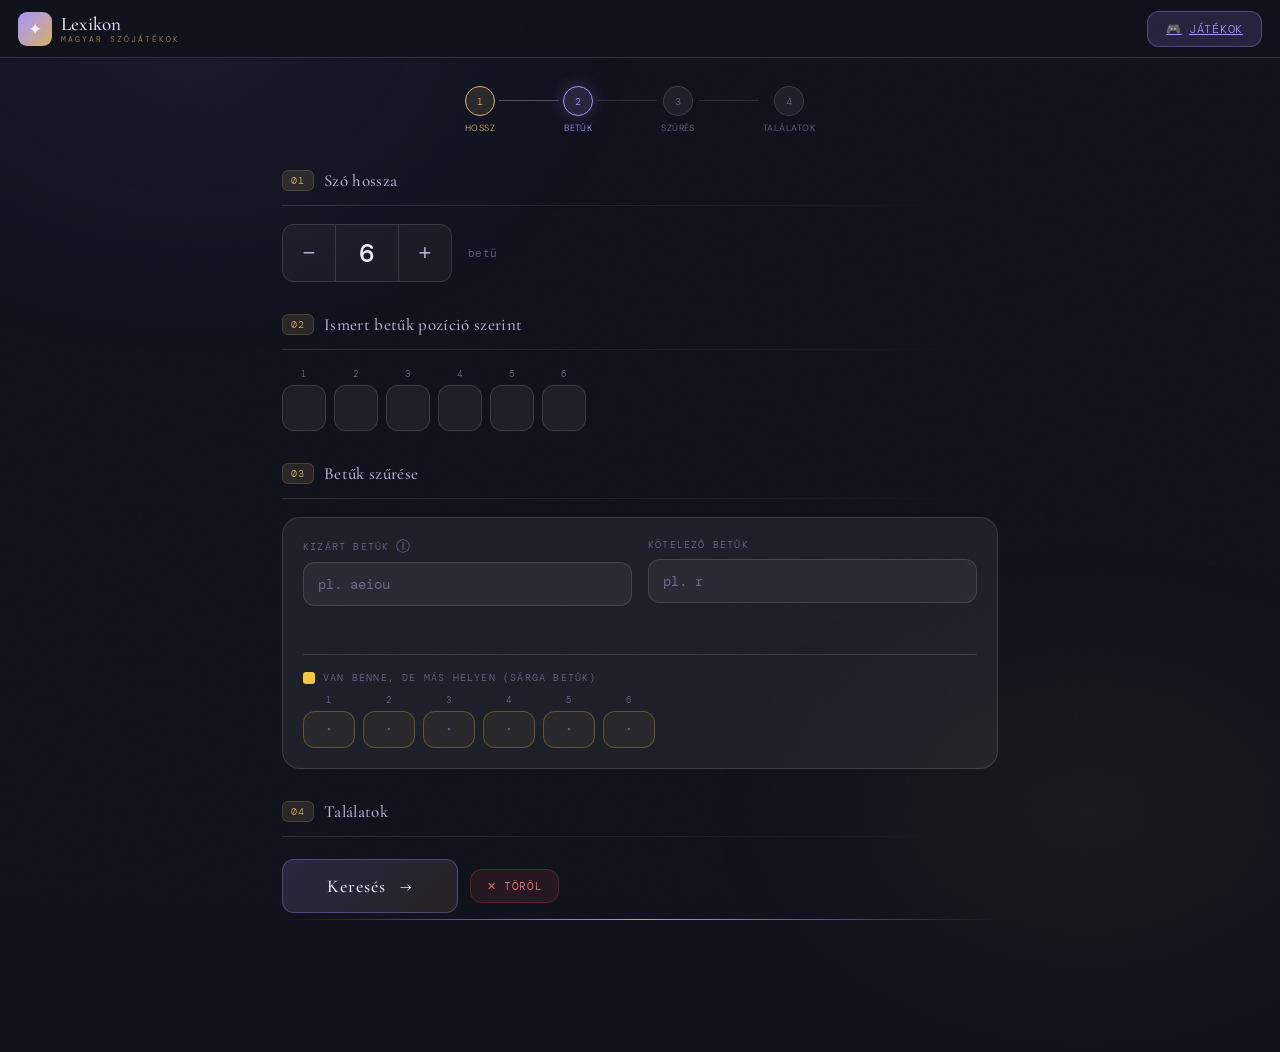
==== commit e9eecc7f: "Add files via upload" ====
--- a/index.html
+++ b/index.html
@@ -3,15 +3,12 @@
 <head>
 <meta charset="UTF-8">
 <meta name="viewport" content="width=device-width, initial-scale=1.0, viewport-fit=cover">
-<title>Lexikon — Magyar Szójátékok</title>
+<title>Lexikon — Magyar Szókereső</title>
 <link rel="preconnect" href="https://fonts.googleapis.com">
 <link rel="preconnect" href="https://fonts.gstatic.com" crossorigin>
 <link href="https://fonts.googleapis.com/css2?family=Cormorant+Garamond:wght@300;400;500;600&family=DM+Mono:wght@300;400;500&family=DM+Sans:wght@300;400;500&display=swap" rel="stylesheet">
 <link rel="stylesheet" href="css/base.css">
 <link rel="stylesheet" href="css/search.css">
-<link rel="stylesheet" href="css/games.css">
-<link rel="stylesheet" href="css/wordle.css">
-<link rel="stylesheet" href="css/szambetu.css">
 <style>
   .confirm-overlay {
     position: fixed; inset: 0; z-index: 900;
@@ -52,7 +49,7 @@
 <div class="noise"></div>
 
 <nav class="topbar" id="topbar">
-  <div class="topbar-logo" onclick="goHome()" title="Lexikon — Főoldal">
+  <div class="topbar-logo" onclick="location.href='index.html'" title="Lexikon — Főoldal">
     <div class="topbar-logo-icon">✦</div>
     <div class="topbar-logo-text">
       <span class="topbar-logo-main">Lexikon</span>
@@ -60,246 +57,112 @@
     </div>
   </div>
   <div class="topbar-spacer"></div>
-  <button class="topbar-games-btn" id="topbar-games-btn" onclick="showGames()">
+  <a href="games.html" class="topbar-games-btn">
     🎮 <span>Játékok</span>
-  </button>
+  </a>
 </nav>
 
-<div id="screen-main">
-  <div class="app">
+<div class="app">
 
-    <div class="steps-track" id="steps-track">
-      <div class="step-dot active" onclick="scrollTo(0,0)">
-        <div class="step-dot-circle">1</div>
-        <div class="step-dot-label">Hossz</div>
+  <div class="steps-track" id="steps-track">
+    <div class="step-dot active" onclick="scrollTo(0,0)">
+      <div class="step-dot-circle">1</div>
+      <div class="step-dot-label">Hossz</div>
+    </div>
+    <div class="step-line" id="line-0"></div>
+    <div class="step-dot" onclick="document.getElementById('sec-slots').scrollIntoView({behavior:'smooth'})">
+      <div class="step-dot-circle">2</div>
+      <div class="step-dot-label">Betűk</div>
+    </div>
+    <div class="step-line" id="line-1"></div>
+    <div class="step-dot" onclick="document.getElementById('sec-filter').scrollIntoView({behavior:'smooth'})">
+      <div class="step-dot-circle">3</div>
+      <div class="step-dot-label">Szűrés</div>
+    </div>
+    <div class="step-line" id="line-2"></div>
+    <div class="step-dot" onclick="document.getElementById('sec-results').scrollIntoView({behavior:'smooth'})">
+      <div class="step-dot-circle">4</div>
+      <div class="step-dot-label">Találatok</div>
+    </div>
+  </div>
+
+  <div class="section" id="sec-length">
+    <div class="section-label">
+      <span class="section-num">01</span>
+      <span class="section-title">Szó hossza</span>
+    </div>
+    <div class="section-divider"></div>
+    <div class="length-row">
+      <div class="length-stepper">
+        <button class="num-btn" id="btn-minus" aria-label="Csökkent">−</button>
+        <div class="len-display" id="len-display">6</div>
+        <button class="num-btn" id="btn-plus" aria-label="Növel">+</button>
       </div>
-      <div class="step-line" id="line-0"></div>
-      <div class="step-dot" onclick="document.getElementById('sec-slots').scrollIntoView({behavior:'smooth'})">
-        <div class="step-dot-circle">2</div>
-        <div class="step-dot-label">Betűk</div>
-      </div>
-      <div class="step-line" id="line-1"></div>
-      <div class="step-dot" onclick="document.getElementById('sec-filter').scrollIntoView({behavior:'smooth'})">
-        <div class="step-dot-circle">3</div>
-        <div class="step-dot-label">Szűrés</div>
-      </div>
-      <div class="step-line" id="line-2"></div>
-      <div class="step-dot" onclick="document.getElementById('sec-results').scrollIntoView({behavior:'smooth'})">
-        <div class="step-dot-circle">4</div>
-        <div class="step-dot-label">Találatok</div>
-      </div>
+      <span class="length-hint">betű</span>
     </div>
+  </div>
 
-    <div class="section" id="sec-length">
-      <div class="section-label">
-        <span class="section-num">01</span>
-        <span class="section-title">Szó hossza</span>
-      </div>
-      <div class="section-divider"></div>
-      <div class="length-row">
-        <div class="length-stepper">
-          <button class="num-btn" id="btn-minus" aria-label="Csökkent">−</button>
-          <div class="len-display" id="len-display">6</div>
-          <button class="num-btn" id="btn-plus" aria-label="Növel">+</button>
+  <div class="section" id="sec-slots">
+    <div class="section-label">
+      <span class="section-num">02</span>
+      <span class="section-title">Ismert betűk pozíció szerint</span>
+    </div>
+    <div class="section-divider"></div>
+    <div id="slots-grid"></div>
+  </div>
+
+  <div class="section" id="sec-filter">
+    <div class="section-label">
+      <span class="section-num">03</span>
+      <span class="section-title">Betűk szűrése</span>
+    </div>
+    <div class="section-divider"></div>
+    <div class="card">
+      <div class="filter-row">
+        <div class="filter-group">
+          <span class="filter-label" style="display:flex;align-items:center;gap:6px;">
+            Kizárt betűk
+            <span class="info-btn" id="excl-info-btn" tabindex="0" aria-label="Infó">ⓘ
+              <span class="info-tooltip">Ha egy betű szerepel a Zöld vagy Sárga mezőben <em>és</em> a Kizárt listában is, az azt jelenti, hogy a szóban <strong>pontosan 1 darab</strong> ilyen betű van.</span>
+            </span>
+          </span>
+          <input type="text" id="excluded-input" placeholder="pl. aeiou" autocomplete="off" autocorrect="off" autocapitalize="off" spellcheck="false">
+          <div class="pills-row" id="excluded-pills"></div>
         </div>
-        <span class="length-hint">betű</span>
-      </div>
-    </div>
-
-    <div class="section" id="sec-slots">
-      <div class="section-label">
-        <span class="section-num">02</span>
-        <span class="section-title">Ismert betűk pozíció szerint</span>
-      </div>
-      <div class="section-divider"></div>
-      <div id="slots-grid"></div>
-    </div>
-
-    <div class="section" id="sec-filter">
-      <div class="section-label">
-        <span class="section-num">03</span>
-        <span class="section-title">Betűk szűrése</span>
-      </div>
-      <div class="section-divider"></div>
-      <div class="card">
-        <div class="filter-row">
-          <div class="filter-group">
-            <span class="filter-label" style="display:flex;align-items:center;gap:6px;">
-              Kizárt betűk
-              <span class="info-btn" id="excl-info-btn" tabindex="0" aria-label="Infó">ⓘ
-                <span class="info-tooltip">Ha egy betű szerepel a Zöld vagy Sárga mezőben <em>és</em> a Kizárt listában is, az azt jelenti, hogy a szóban <strong>pontosan 1 darab</strong> ilyen betű van.</span>
-              </span>
-            </span>
-            <input type="text" id="excluded-input" placeholder="pl. aeiou" autocomplete="off" autocorrect="off" autocapitalize="off" spellcheck="false">
-            <div class="pills-row" id="excluded-pills"></div>
-          </div>
-          <div class="filter-group">
-            <span class="filter-label">Kötelező betűk</span>
-            <input type="text" id="required-input" placeholder="pl. r" autocomplete="off" autocorrect="off" autocapitalize="off" spellcheck="false">
-            <div class="pills-row" id="required-pills"></div>
-          </div>
-        </div>
-        <div class="yellow-filter-section">
-          <div class="yellow-filter-label">
-            <span class="yellow-badge"></span>
-            Van benne, de más helyen (sárga betűk)
-          </div>
-          <div id="yellow-slots-grid"></div>
+        <div class="filter-group">
+          <span class="filter-label">Kötelező betűk</span>
+          <input type="text" id="required-input" placeholder="pl. r" autocomplete="off" autocorrect="off" autocapitalize="off" spellcheck="false">
+          <div class="pills-row" id="required-pills"></div>
         </div>
       </div>
-    </div>
-
-    <div class="section" id="sec-results">
-      <div class="section-label">
-        <span class="section-num">04</span>
-        <span class="section-title">Találatok</span>
-      </div>
-      <div class="section-divider"></div>
-      <div class="search-btn-wrap" style="display:flex;align-items:center;gap:12px;flex-wrap:wrap;">
-        <button class="search-btn" id="search-btn" onclick="search()">
-          Keresés <span class="btn-icon">→</span>
-        </button>
-        <button onclick="clearAll()" style="display:flex;align-items:center;gap:6px;background:rgba(255,80,80,0.09);border:1px solid rgba(255,80,80,0.22);border-radius:var(--radius);color:rgba(255,130,130,0.85);font-family:'DM Mono',monospace;font-size:11px;letter-spacing:.06em;text-transform:uppercase;padding:9px 16px;cursor:pointer;transition:var(--transition);white-space:nowrap;-webkit-tap-highlight-color:transparent;" onmouseover="this.style.background='rgba(255,80,80,0.18)'" onmouseout="this.style.background='rgba(255,80,80,0.09)'">
-          ✕ Töröl
-        </button>
-      </div>
-      <div class="loading-bar" id="loading-bar"></div>
-      <div id="results"></div>
-    </div>
-
-  </div>
-</div>
-
-<div id="screen-games">
-  <div class="games-app">
-    <button class="games-back-btn" onclick="goHome()">← Vissza a Szókeresőhöz</button>
-    <div class="games-header">
-      <div class="games-eyebrow">Lexikon · Játékok</div>
-      <div class="games-title">Magyar Szójátékok</div>
-      <div class="games-sub">Válassz egy játékot az alábbiak közül</div>
-    </div>
-    <div class="games-grid">
-      <div class="game-card" style="--card-glow:rgba(100,220,160,0.1);--card-border:rgba(100,220,160,0.35);" onclick="showWordle()">
-        <span class="game-icon">🟩</span>
-        <span class="game-badge">Szókirakó</span>
-        <div class="game-name">Wordle</div>
-        <div class="game-desc">Találd meg a rejtett szót 6 próbálkozásból. Minden tipp után színes jelzéseket kapsz.</div>
-        <span class="game-launch-tag" style="display:inline-flex;align-items:center;gap:5px;margin-top:14px;color:rgba(100,220,160,0.85);background:rgba(100,220,160,0.09);border:1px solid rgba(100,220,160,0.28);border-radius:6px;padding:4px 10px;font-family:'DM Mono',monospace;font-size:9px;letter-spacing:.12em;text-transform:uppercase;">▶ Játék indítása</span>
-      </div>
-      <div class="game-card" style="--card-glow:rgba(168,148,255,0.1);--card-border:rgba(168,148,255,0.35);" onclick="showSzamBetu()">
-        <span class="game-icon">🔢</span>
-        <span class="game-badge">Rejtvény</span>
-        <div class="game-name">Szám = Betű</div>
-        <div class="game-desc">Minden szám egy betűt jelöl. Fejtsd meg a titkos keresztrejtvényt logikai gondolkodással.</div>
-        <span class="game-launch-tag" style="display:inline-flex;align-items:center;gap:5px;margin-top:14px;color:rgba(168,148,255,0.85);background:rgba(168,148,255,0.09);border:1px solid rgba(168,148,255,0.28);border-radius:6px;padding:4px 10px;font-family:'DM Mono',monospace;font-size:9px;letter-spacing:.12em;text-transform:uppercase;">▶ Játék indítása</span>
-      </div>
-      <div class="game-card" style="--card-glow:rgba(245,200,66,0.1);--card-border:rgba(245,200,66,0.35);" onclick="comingSoon('Szókereső')">
-        <span class="game-icon">🔍</span>
-        <span class="game-badge">Szókirakó</span>
-        <div class="game-name">Szókereső</div>
-        <div class="game-desc">Találd meg az összes rejtett szót a betűrácsban — vízszintesen, függőlegesen, átlósan.</div>
-        <span class="game-coming"><span class="game-coming-dot"></span> Hamarosan</span>
-      </div>
-      <div class="game-card" style="--card-glow:rgba(201,169,110,0.1);--card-border:rgba(201,169,110,0.35);" onclick="comingSoon('Words of Wonders')">
-        <span class="game-icon">✨</span>
-        <span class="game-badge">Keresztrejtvény</span>
-        <div class="game-name">Words of Wonders</div>
-        <div class="game-desc">Alkoss szavakat a megadott betűkből, és töltsd ki a keresztrejtvény-szerű táblát.</div>
-        <span class="game-coming"><span class="game-coming-dot"></span> Hamarosan</span>
+      <div class="yellow-filter-section">
+        <div class="yellow-filter-label">
+          <span class="yellow-badge"></span>
+          Van benne, de más helyen (sárga betűk)
+        </div>
+        <div id="yellow-slots-grid"></div>
       </div>
     </div>
   </div>
-</div>
 
-<div id="screen-wordle">
-  <div class="wordle-app">
-    <div class="wordle-header">
-      <button class="wordle-back-btn" onclick="closeWordle()">
-        <svg width="15" height="15" viewBox="0 0 16 16" fill="none" stroke="currentColor" stroke-width="1.5"><path d="M10 12L6 8l4-4"/></svg>
-        Vissza
+  <div class="section" id="sec-results">
+    <div class="section-label">
+      <span class="section-num">04</span>
+      <span class="section-title">Találatok</span>
+    </div>
+    <div class="section-divider"></div>
+    <div class="search-btn-wrap" style="display:flex;align-items:center;gap:12px;flex-wrap:wrap;">
+      <button class="search-btn" id="search-btn" onclick="search()">
+        Keresés <span class="btn-icon">→</span>
       </button>
-      <div class="wordle-title-wrap">
-        <span class="wordle-eyebrow">Lexikon · Játék</span>
-        <span class="wordle-title-text">Wordle</span>
-      </div>
-      <button class="wordle-new-btn" onclick="startNewGame()">
-        Új játék
-        <svg width="13" height="13" viewBox="0 0 16 16" fill="none" stroke="currentColor" stroke-width="1.5"><path d="M13 8A5 5 0 1 1 8 3"/><path d="M13 3v5h-5"/></svg>
+      <button onclick="clearAll()" style="display:flex;align-items:center;gap:6px;background:rgba(255,80,80,0.09);border:1px solid rgba(255,80,80,0.22);border-radius:var(--radius);color:rgba(255,130,130,0.85);font-family:'DM Mono',monospace;font-size:11px;letter-spacing:.06em;text-transform:uppercase;padding:9px 16px;cursor:pointer;transition:var(--transition);white-space:nowrap;-webkit-tap-highlight-color:transparent;" onmouseover="this.style.background='rgba(255,80,80,0.18)'" onmouseout="this.style.background='rgba(255,80,80,0.09)'">
+        ✕ Töröl
       </button>
     </div>
-    <div class="wordle-len-row" id="wordle-len-row"></div>
-    <div class="wordle-status" id="wordle-status">
-      <span id="wordle-status-text">Töltés...</span>
-    </div>
-    <div class="wordle-grid-wrap">
-      <div class="wordle-grid" id="wordle-grid"></div>
-    </div>
-    <div class="wordle-msg" id="wordle-msg"></div>
-    <div class="wordle-keyboard" id="wordle-keyboard"></div>
+    <div class="loading-bar" id="loading-bar"></div>
+    <div id="results"></div>
   </div>
-</div>
 
-<div id="screen-szambetu">
-  <div class="sb-app">
-
-    <div class="sb-header">
-      <button class="sb-back-btn" onclick="closeSzamBetu()">
-        <svg width="15" height="15" viewBox="0 0 16 16" fill="none" stroke="currentColor" stroke-width="1.5"><path d="M10 12L6 8l4-4"/></svg>
-        Vissza
-      </button>
-      <div class="sb-title-wrap">
-        <span class="sb-eyebrow">Lexikon · Rejtvény</span>
-        <span class="sb-title">Szám = Betű</span>
-      </div>
-      <button class="sb-new-btn" onclick="startSzamBetu()">
-        Új rejtvény
-        <svg width="13" height="13" viewBox="0 0 16 16" fill="none" stroke="currentColor" stroke-width="1.5"><path d="M13 8A5 5 0 1 1 8 3"/><path d="M13 3v5h-5"/></svg>
-      </button>
-    </div>
-
-    <div class="sb-diff-row">
-      <span class="sb-diff-label">Nehézség:</span>
-      <div class="sb-diff-chips" id="sb-difficulty-chips"></div>
-    </div>
-
-    <div class="sb-status-row">
-      <div class="sb-progress-bar"><div class="sb-progress-fill" id="sb-progress-fill"></div></div>
-      <div class="sb-status-text" id="sb-status-text">Betöltés...</div>
-    </div>
-
-    <div class="sb-helpers">
-      <button class="sb-help-btn sb-help-btn-hint" onclick="sbHint()">
-        💡 Segítség (random betű)
-      </button>
-      <button class="sb-help-btn sb-help-btn-solve" onclick="sbSolveAll()">
-        🏳 Szabad a gazda
-      </button>
-    </div>
-
-    <div class="sb-grid-wrap">
-      <div class="sb-grid" id="sb-grid"></div>
-    </div>
-
-    <div class="sb-key-section">
-      <div class="sb-key-label">
-        <svg width="12" height="12" viewBox="0 0 16 16" fill="none" stroke="currentColor" stroke-width="1.5"><rect x="2" y="2" width="12" height="12" rx="2"/></svg>
-        Betűkulcs — kattints egy számra, majd gépelj
-      </div>
-      <div class="sb-key-grid" id="sb-key-grid"></div>
-    </div>
-
-    <div class="sb-input-hint" id="sb-input-hint">Kattints egy számra a kiválasztáshoz</div>
-
-  </div>
-</div>
-
-<div class="sb-win" id="sb-win">
-  <div class="sb-win-card">
-    <span class="sb-win-emoji">🏆</span>
-    <div class="sb-win-title">Megfejtve!</div>
-    <div class="sb-win-stat" id="sb-win-stat"></div>
-    <button class="sb-win-btn" onclick="startSzamBetu()">↻ &nbsp;Új rejtvény</button>
-  </div>
 </div>
 
 <div class="confirm-overlay" id="confirm-overlay">
@@ -317,7 +180,5 @@
 
 <script src="js/nav.js"></script>
 <script src="js/search.js"></script>
-<script src="js/wordle.js"></script>
-<script src="js/szambetu.js"></script>
 </body>
 </html>
--- a/css/base.css
+++ b/css/base.css
@@ -31,6 +31,8 @@
   overflow-x: hidden;
   width: 100%;
   max-width: 100%;
+  -webkit-overflow-scrolling: touch;
+  touch-action: pan-y;
 }
 body {
   overflow-x: hidden;
@@ -42,6 +44,8 @@
   font-weight: 300;
   min-height: 100vh;
   position: relative;
+  -webkit-overflow-scrolling: touch;
+  touch-action: pan-y;
 }
 
 body::before {
@@ -84,6 +88,7 @@
   padding: 0 18px;
   gap: 10px;
   overflow: hidden;
+  touch-action: none;
 }
 
 .topbar-logo {
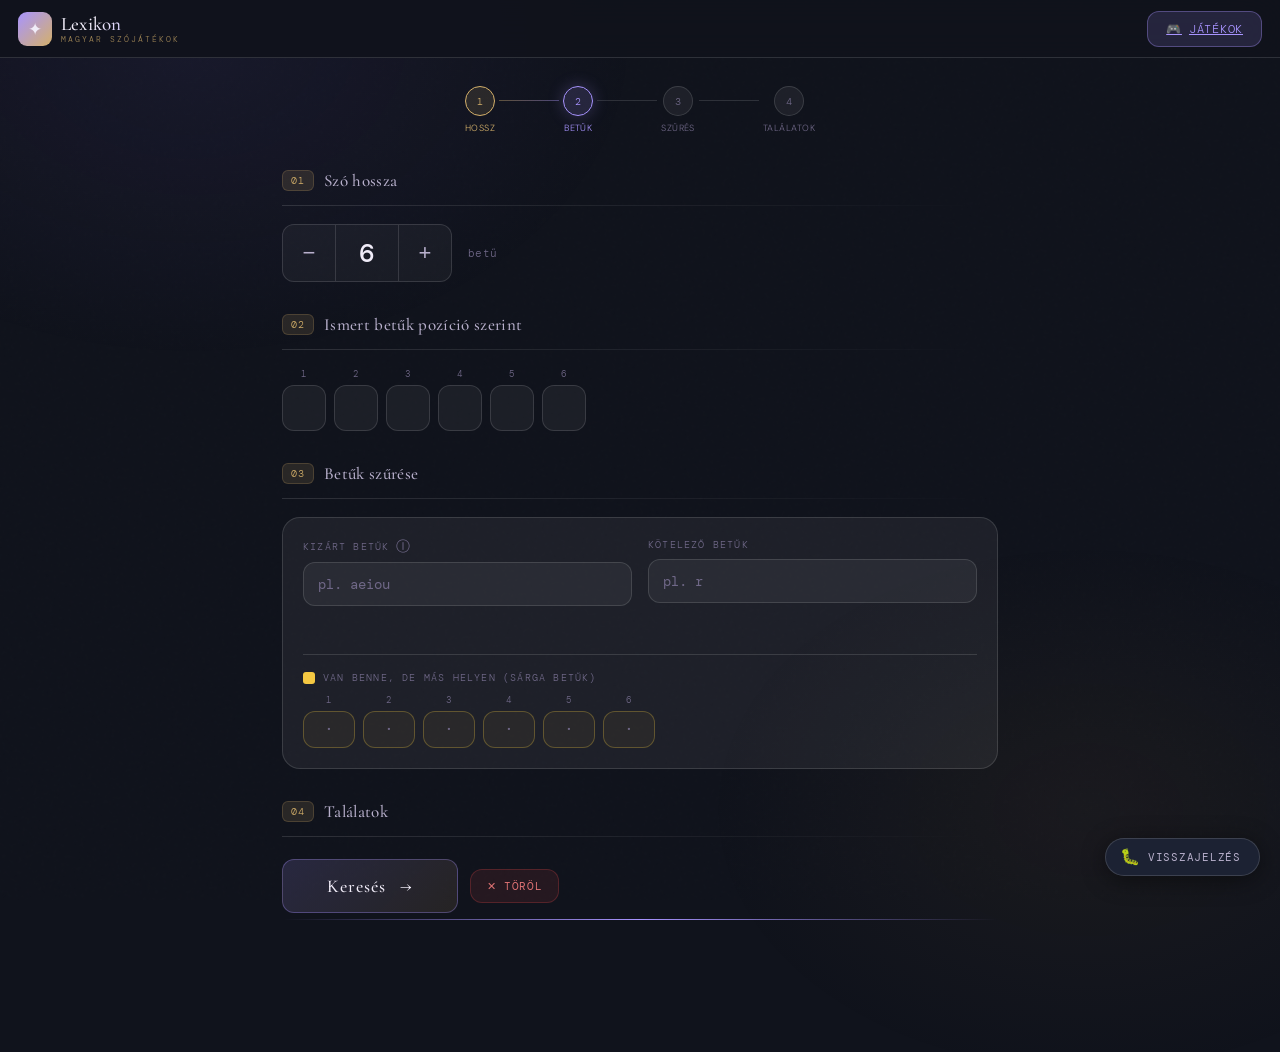
==== commit 87da6a9c: "Add files via upload" ====
--- a/index.html
+++ b/index.html
@@ -10,43 +10,123 @@
 <link rel="stylesheet" href="css/base.css">
 <link rel="stylesheet" href="css/search.css">
 <style>
-  .confirm-overlay {
-    position: fixed; inset: 0; z-index: 900;
-    background: rgba(8,11,18,0.82); backdrop-filter: blur(10px);
-    display: flex; align-items: center; justify-content: center;
-    opacity: 0; pointer-events: none;
-    transition: opacity 0.22s ease;
-  }
-  .confirm-overlay.show { opacity: 1; pointer-events: all; }
-  .confirm-card {
-    background: #1e2436; border: 1px solid rgba(255,255,255,0.14);
-    border-radius: var(--radius-lg); padding: 28px 32px; text-align: center;
-    max-width: 320px; width: 88%; box-shadow: 0 20px 60px rgba(0,0,0,0.6);
-    animation: fadeUp 0.25s ease;
-  }
-  .confirm-icon { font-size: 32px; margin-bottom: 12px; display: block; }
-  .confirm-message {
-    font-family: 'Cormorant Garamond', serif; font-size: 19px; font-weight: 400;
-    color: var(--text-primary); margin-bottom: 22px; line-height: 1.35;
-  }
-  .confirm-buttons { display: flex; gap: 10px; justify-content: center; }
-  .confirm-btn {
-    padding: 10px 22px; border-radius: var(--radius); font-family: 'DM Mono', monospace;
-    font-size: 12px; letter-spacing: 0.07em; cursor: pointer; transition: var(--transition);
-    -webkit-tap-highlight-color: transparent; touch-action: manipulation;
-  }
-  .confirm-btn-ok {
-    background: rgba(255,80,80,0.15); border: 1px solid rgba(255,80,80,0.35); color: rgba(255,130,130,0.9);
-  }
-  .confirm-btn-ok:hover { background: rgba(255,80,80,0.28); border-color: rgba(255,80,80,0.6); }
-  .confirm-btn-cancel {
-    background: var(--bg-card); border: 1px solid var(--glass-border); color: var(--text-secondary);
-  }
-  .confirm-btn-cancel:hover { border-color: var(--accent); color: var(--accent); }
+/* ── Confirm overlay ─────────────────────────────────── */
+.confirm-overlay {
+  position: fixed; inset: 0; z-index: 900;
+  background: rgba(8,11,18,0.82); backdrop-filter: blur(10px);
+  display: flex; align-items: center; justify-content: center;
+  opacity: 0; pointer-events: none;
+  transition: opacity 0.22s ease;
+}
+.confirm-overlay.show { opacity: 1; pointer-events: all; }
+.confirm-card {
+  background: #1e2436; border: 1px solid rgba(255,255,255,0.14);
+  border-radius: var(--radius-lg); padding: 28px 32px; text-align: center;
+  max-width: 320px; width: 88%; box-shadow: 0 20px 60px rgba(0,0,0,0.6);
+  animation: fadeUp 0.25s ease;
+}
+.confirm-icon { font-size: 32px; margin-bottom: 12px; display: block; }
+.confirm-message {
+  font-family: 'Cormorant Garamond', serif; font-size: 19px; font-weight: 400;
+  color: var(--text-primary); margin-bottom: 22px; line-height: 1.35;
+}
+.confirm-buttons { display: flex; gap: 10px; justify-content: center; }
+.confirm-btn {
+  padding: 10px 22px; border-radius: var(--radius); font-family: 'DM Mono', monospace;
+  font-size: 12px; letter-spacing: 0.07em; cursor: pointer; transition: var(--transition);
+  -webkit-tap-highlight-color: transparent; touch-action: manipulation;
+}
+.confirm-btn-ok {
+  background: rgba(255,80,80,0.15); border: 1px solid rgba(255,80,80,0.35); color: rgba(255,130,130,0.9);
+}
+.confirm-btn-ok:hover { background: rgba(255,80,80,0.28); border-color: rgba(255,80,80,0.6); }
+.confirm-btn-cancel {
+  background: var(--bg-card); border: 1px solid var(--glass-border); color: var(--text-secondary);
+}
+.confirm-btn-cancel:hover { border-color: var(--accent); color: var(--accent); }
 </style>
 </head>
 <body>
 <div class="noise"></div>
+
+  <button class="br-fab" onclick="brOpenModal()" aria-label="Visszajelzés küldése">
+    <span class="br-fab-icon">🐛</span>
+    <span class="br-fab-label">Visszajelzés</span>
+  </button>
+
+<div class="br-modal-overlay" id="br-modal-overlay" onclick="brOverlayClick(event)">
+  <div class="br-modal" id="br-modal" role="dialog" aria-modal="true" aria-label="Visszajelzés küldése">
+    <div class="br-modal-handle"></div>
+
+    <div class="br-modal-header">
+      <div class="br-modal-title-wrap">
+        <span class="br-modal-icon">🐛</span>
+        <div>
+          <div class="br-modal-title">Visszajelzés</div>
+          <div class="br-modal-sub">HIBÁK · ÖTLETEK · ÉSZREVÉTELEK</div>
+        </div>
+      </div>
+      <button class="br-modal-close" onclick="brCloseModal()" aria-label="Bezárás">✕</button>
+    </div>
+
+    <!-- Form -->
+    <div id="br-form-wrap">
+      <div class="br-modal-body">
+        <div class="br-type-row" id="br-type-row">
+          <button class="br-type-btn active" data-type="hiba"  onclick="brSetType(this,'hiba')">🐛 Hiba</button>
+          <button class="br-type-btn"        data-type="otlet" onclick="brSetType(this,'otlet')">💡 Ötlet</button>
+          <button class="br-type-btn"        data-type="egyeb" onclick="brSetType(this,'egyeb')">💬 Egyéb</button>
+        </div>
+
+        <div class="br-field-group">
+          <label class="br-label" for="br-title">Rövid leírás</label>
+          <input
+            type="text" id="br-title"
+            class="br-input"
+            placeholder="pl. A keresés nem talál eredményt..."
+            autocomplete="off" autocorrect="off" autocapitalize="sentences" spellcheck="false"
+            maxlength="120"
+            inputmode="text"
+          >
+        </div>
+
+        <div class="br-field-group">
+          <label class="br-label" for="br-detail">
+            Részletek <span class="br-optional">(opcionális)</span>
+          </label>
+          <textarea
+            id="br-detail"
+            class="br-textarea"
+            placeholder="Lépések a hiba reprodukálásához, böngésző neve, egyéb megjegyzések..."
+            rows="4"
+            maxlength="1000"
+            inputmode="text"
+          ></textarea>
+          <div class="br-charcount" id="br-charcount">0 / 1000</div>
+        </div>
+      </div>
+
+      <div class="br-modal-footer">
+        <div class="br-footer-btns">
+          <button class="br-cancel-btn" onclick="brCloseModal()">Mégsem</button>
+          <button class="br-submit-btn" id="br-submit-btn" onclick="brSubmit()">
+            <span id="br-submit-label">Küldés</span>
+            <span>→</span>
+          </button>
+        </div>
+        <div class="br-privacy">Az üzenet a Formspree-n keresztül érkezik meg, e-mail cím megadása nélkül.</div>
+      </div>
+    </div>
+
+    <!-- Success state (hidden until sent) -->
+    <div class="br-success" id="br-success">
+      <div class="br-success-icon">✅</div>
+      <div class="br-success-title">Megkaptam!</div>
+      <div class="br-success-sub">Köszönöm a visszajelzésed — sokat segít.</div>
+      <button class="br-success-close-btn" onclick="brCloseModal()">Bezárás</button>
+    </div>
+  </div>
+</div>
 
 <nav class="topbar" id="topbar">
   <div class="topbar-logo" onclick="location.href='index.html'" title="Lexikon — Főoldal">
@@ -61,6 +141,7 @@
     🎮 <span>Játékok</span>
   </a>
 </nav>
+
 
 <div class="app">
 
@@ -180,5 +261,6 @@
 
 <script src="js/nav.js"></script>
 <script src="js/search.js"></script>
+<script src="js/bugreport.js"></script>
 </body>
 </html>
--- a/css/base.css
+++ b/css/base.css
@@ -205,3 +205,332 @@
 @media (max-width: 340px) {
   .topbar-logo-text { display: none; }
 }
+
+
+
+
+/* ── Bug Report FAB ──────────────────────────────────── */
+.br-fab {
+  position: fixed;
+  bottom: max(24px, env(safe-area-inset-bottom, 24px));
+  right: 20px;
+  z-index: 700;
+  display: flex;
+  align-items: center;
+  gap: 8px;
+  background: rgba(30, 36, 54, 0.92);
+  border: 1px solid rgba(255,255,255,0.14);
+  border-radius: 50px;
+  padding: 10px 18px 10px 14px;
+  cursor: pointer;
+  backdrop-filter: blur(16px);
+  -webkit-backdrop-filter: blur(16px);
+  box-shadow: 0 4px 24px rgba(0,0,0,0.45);
+  transition: var(--transition);
+  -webkit-tap-highlight-color: transparent;
+  touch-action: manipulation;
+  user-select: none;
+}
+.br-fab:hover {
+  border-color: rgba(168,148,255,0.4);
+  background: rgba(40, 46, 68, 0.97);
+  box-shadow: 0 6px 32px rgba(0,0,0,0.55), 0 0 20px rgba(168,148,255,0.12);
+  transform: translateY(-2px);
+}
+.br-fab:active { transform: translateY(0); }
+.br-fab-icon { font-size: 16px; line-height: 1; }
+.br-fab-label {
+  font-family: 'DM Mono', monospace;
+  font-size: 11px;
+  letter-spacing: 0.07em;
+  text-transform: uppercase;
+  color: var(--text-secondary);
+}
+
+/* ── Bug Report Modal ────────────────────────────────── */
+.br-modal-overlay {
+  position: fixed; inset: 0; z-index: 950;
+  background: rgba(8, 11, 18, 0.78);
+  backdrop-filter: blur(12px);
+  -webkit-backdrop-filter: blur(12px);
+  display: flex;
+  align-items: flex-end;      /* mobile: sheet from bottom */
+  justify-content: center;
+  opacity: 0;
+  pointer-events: none;
+  transition: opacity 0.28s ease;
+  padding: 0;
+}
+.br-modal-overlay.show {
+  opacity: 1;
+  pointer-events: all;
+}
+/* on wider screens centre it as a proper modal */
+@media (min-width: 540px) {
+  .br-modal-overlay {
+    align-items: center;
+    padding: 20px;
+  }
+}
+
+.br-modal {
+  background: #1a1f30;
+  border: 1px solid rgba(255,255,255,0.13);
+  border-radius: var(--radius-lg) var(--radius-lg) 0 0;
+  width: 100%;
+  max-width: 480px;
+  max-height: 92dvh;
+  overflow-y: auto;
+  -webkit-overflow-scrolling: touch;
+  box-shadow: 0 -8px 60px rgba(0,0,0,0.6);
+  transform: translateY(30px);
+  transition: transform 0.32s cubic-bezier(0.34, 1.2, 0.64, 1);
+  padding: 0 0 max(24px, env(safe-area-inset-bottom, 24px));
+}
+.br-modal-overlay.show .br-modal { transform: translateY(0); }
+
+@media (min-width: 540px) {
+  .br-modal {
+    border-radius: var(--radius-lg);
+    max-height: 85dvh;
+    box-shadow: 0 24px 80px rgba(0,0,0,0.65);
+    transform: translateY(20px) scale(0.97);
+    transition: transform 0.3s cubic-bezier(0.34, 1.1, 0.64, 1),
+                opacity 0.3s ease;
+  }
+  .br-modal-overlay.show .br-modal {
+    transform: translateY(0) scale(1);
+  }
+}
+
+/* drag handle (mobile) */
+.br-modal-handle {
+  width: 36px; height: 4px;
+  background: rgba(255,255,255,0.18);
+  border-radius: 2px;
+  margin: 12px auto 0;
+}
+@media (min-width: 540px) { .br-modal-handle { display: none; } }
+
+.br-modal-header {
+  display: flex;
+  align-items: center;
+  justify-content: space-between;
+  padding: 18px 22px 14px;
+  border-bottom: 1px solid rgba(255,255,255,0.08);
+  gap: 12px;
+}
+.br-modal-title-wrap { display: flex; align-items: center; gap: 10px; }
+.br-modal-icon { font-size: 22px; line-height: 1; }
+.br-modal-title {
+  font-family: 'Cormorant Garamond', serif;
+  font-size: 20px; font-weight: 500;
+  color: var(--text-primary);
+  line-height: 1.2;
+}
+.br-modal-sub {
+  font-family: 'DM Mono', monospace;
+  font-size: 10px;
+  letter-spacing: 0.08em;
+  color: var(--text-tertiary);
+  margin-top: 2px;
+}
+.br-modal-close {
+  width: 32px; height: 32px;
+  border-radius: 50%;
+  background: rgba(255,255,255,0.07);
+  border: 1px solid rgba(255,255,255,0.12);
+  color: var(--text-secondary);
+  font-size: 16px; line-height: 1;
+  display: flex; align-items: center; justify-content: center;
+  cursor: pointer;
+  transition: var(--transition);
+  flex-shrink: 0;
+  -webkit-tap-highlight-color: transparent;
+  touch-action: manipulation;
+}
+.br-modal-close:hover {
+  background: rgba(255,255,255,0.13);
+  border-color: rgba(255,255,255,0.25);
+  color: var(--text-primary);
+}
+
+.br-modal-body { padding: 20px 22px 0; }
+
+/* Type chips */
+.br-type-row {
+  display: flex; gap: 8px; margin-bottom: 18px; flex-wrap: wrap;
+}
+.br-type-btn {
+  display: flex; align-items: center; gap: 5px;
+  padding: 7px 14px;
+  border-radius: 20px;
+  border: 1px solid rgba(255,255,255,0.12);
+  background: rgba(255,255,255,0.05);
+  color: var(--text-secondary);
+  font-family: 'DM Mono', monospace;
+  font-size: 11px; letter-spacing: 0.05em;
+  cursor: pointer; transition: var(--transition);
+  -webkit-tap-highlight-color: transparent;
+  touch-action: manipulation;
+}
+.br-type-btn:hover {
+  border-color: rgba(168,148,255,0.35);
+  color: var(--text-primary);
+}
+.br-type-btn.active {
+  border-color: rgba(168,148,255,0.55);
+  background: rgba(168,148,255,0.12);
+  color: var(--accent);
+  box-shadow: 0 0 12px rgba(168,148,255,0.15);
+}
+
+/* Fields */
+.br-field-group { margin-bottom: 14px; }
+.br-label {
+  display: block;
+  font-family: 'DM Mono', monospace;
+  font-size: 10px; letter-spacing: 0.1em; text-transform: uppercase;
+  color: var(--text-tertiary); margin-bottom: 7px;
+}
+.br-optional {
+  font-size: 9px; color: var(--text-tertiary); opacity: 0.65; letter-spacing: 0.05em; text-transform: none;
+}
+.br-input {
+  width: 100%;
+  background: rgba(255,255,255,0.05);
+  border: 1px solid rgba(255,255,255,0.13);
+  border-radius: var(--radius);
+  color: var(--text-primary);
+  font-family: 'DM Sans', sans-serif;
+  font-size: 14px;
+  padding: 11px 14px;
+  outline: none;
+  transition: border-color 0.2s;
+  /* Prevent iOS zoom: font-size must be ≥16px on focus, or we set it here */
+  font-size: 16px;
+}
+/* show native size, but display at 14px visually */
+@media (min-width: 540px) { .br-input { font-size: 14px; } }
+.br-input::placeholder { color: var(--text-tertiary); opacity: 0.7; }
+.br-input:focus { border-color: var(--glass-border-focus); background: rgba(168,148,255,0.05); }
+
+.br-textarea {
+  width: 100%; resize: vertical; min-height: 96px;
+  background: rgba(255,255,255,0.05);
+  border: 1px solid rgba(255,255,255,0.13);
+  border-radius: var(--radius);
+  color: var(--text-primary);
+  font-family: 'DM Sans', sans-serif;
+  font-size: 16px;
+  padding: 11px 14px;
+  outline: none;
+  transition: border-color 0.2s;
+  line-height: 1.55;
+}
+@media (min-width: 540px) { .br-textarea { font-size: 14px; } }
+.br-textarea::placeholder { color: var(--text-tertiary); opacity: 0.7; }
+.br-textarea:focus { border-color: var(--glass-border-focus); background: rgba(168,148,255,0.05); }
+
+.br-charcount {
+  text-align: right;
+  font-family: 'DM Mono', monospace;
+  font-size: 10px; color: var(--text-tertiary);
+  margin-top: 5px;
+}
+
+/* Footer */
+.br-modal-footer {
+  padding: 18px 22px 0;
+  display: flex;
+  flex-direction: column;
+  gap: 10px;
+}
+.br-footer-btns {
+  display: flex; gap: 10px;
+}
+.br-submit-btn {
+  flex: 1;
+  display: flex; align-items: center; justify-content: center; gap: 8px;
+  background: var(--accent-dim);
+  border: 1px solid rgba(168,148,255,0.38);
+  border-radius: var(--radius);
+  color: var(--accent);
+  font-family: 'DM Mono', monospace;
+  font-size: 13px; letter-spacing: 0.07em;
+  padding: 12px 20px;
+  cursor: pointer; transition: var(--transition);
+  -webkit-tap-highlight-color: transparent;
+  touch-action: manipulation;
+}
+.br-submit-btn:hover:not(:disabled) {
+  background: rgba(168,148,255,0.25);
+  border-color: var(--accent);
+  box-shadow: 0 0 20px rgba(168,148,255,0.2);
+}
+.br-submit-btn:disabled { opacity: 0.5; cursor: not-allowed; }
+.br-cancel-btn {
+  display: flex; align-items: center; justify-content: center;
+  background: rgba(255,255,255,0.05);
+  border: 1px solid rgba(255,255,255,0.12);
+  border-radius: var(--radius);
+  color: var(--text-secondary);
+  font-family: 'DM Mono', monospace;
+  font-size: 12px; letter-spacing: 0.06em;
+  padding: 12px 18px;
+  cursor: pointer; transition: var(--transition);
+  -webkit-tap-highlight-color: transparent;
+  touch-action: manipulation;
+  white-space: nowrap;
+}
+.br-cancel-btn:hover {
+  border-color: rgba(255,255,255,0.25);
+  color: var(--text-primary);
+}
+.br-privacy {
+  font-family: 'DM Mono', monospace;
+  font-size: 9px; letter-spacing: 0.05em;
+  color: var(--text-tertiary); opacity: 0.7;
+  text-align: center; line-height: 1.5;
+}
+
+/* Success state */
+.br-success {
+  display: none;
+  flex-direction: column;
+  align-items: center;
+  gap: 8px;
+  padding: 28px 22px;
+  text-align: center;
+}
+.br-success.show { display: flex; animation: fadeUp 0.35s ease; }
+.br-success-icon {
+  font-size: 40px; line-height: 1; margin-bottom: 4px;
+}
+.br-success-title {
+  font-family: 'Cormorant Garamond', serif;
+  font-size: 22px; font-weight: 500;
+  background: linear-gradient(135deg, #f0ecf8, #a894ff);
+  -webkit-background-clip: text; -webkit-text-fill-color: transparent; background-clip: text;
+}
+.br-success-sub {
+  font-family: 'DM Mono', monospace;
+  font-size: 11px; color: var(--text-tertiary); letter-spacing: 0.05em;
+}
+.br-success-close-btn {
+  margin-top: 10px;
+  display: flex; align-items: center; justify-content: center;
+  background: var(--accent-dim);
+  border: 1px solid rgba(168,148,255,0.38);
+  border-radius: var(--radius);
+  color: var(--accent);
+  font-family: 'DM Mono', monospace;
+  font-size: 12px; letter-spacing: 0.07em;
+  padding: 10px 24px;
+  cursor: pointer; transition: var(--transition);
+  -webkit-tap-highlight-color: transparent;
+}
+.br-success-close-btn:hover {
+  background: rgba(168,148,255,0.25);
+  border-color: var(--accent);
+}
